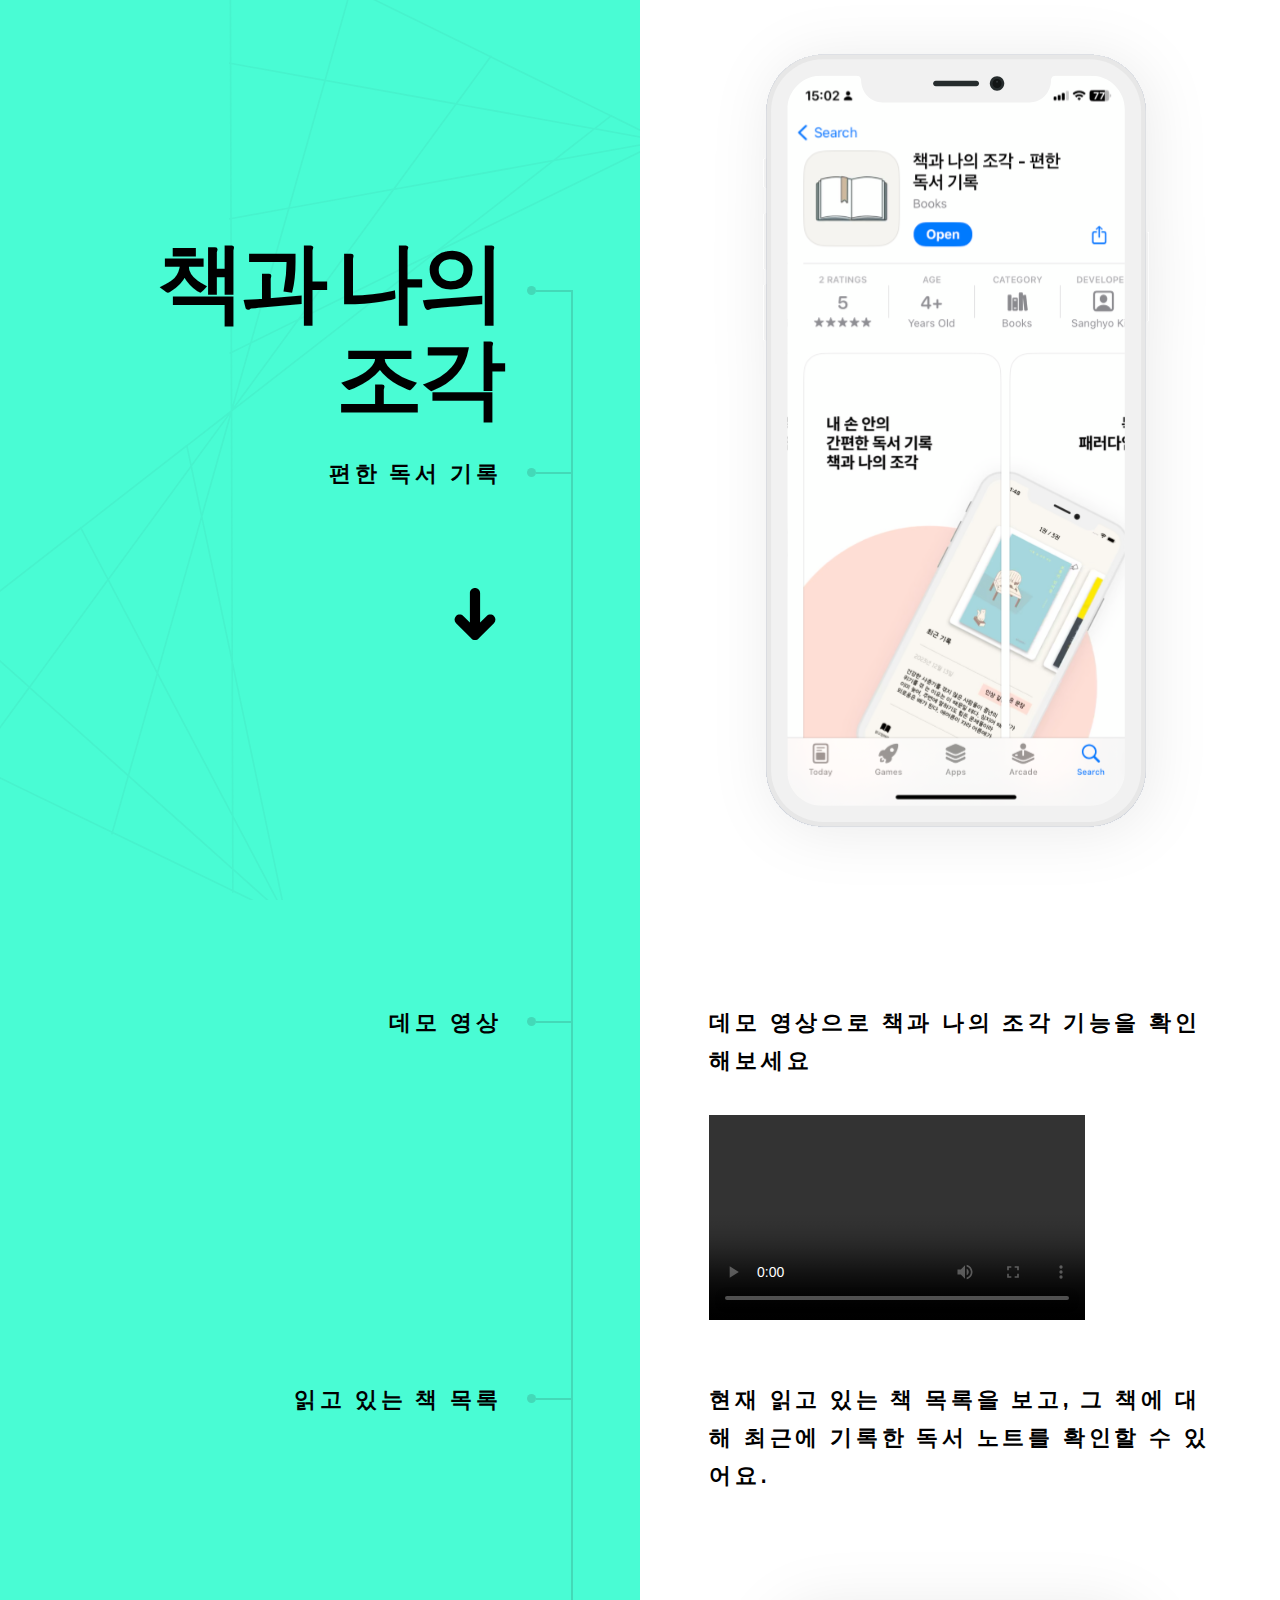
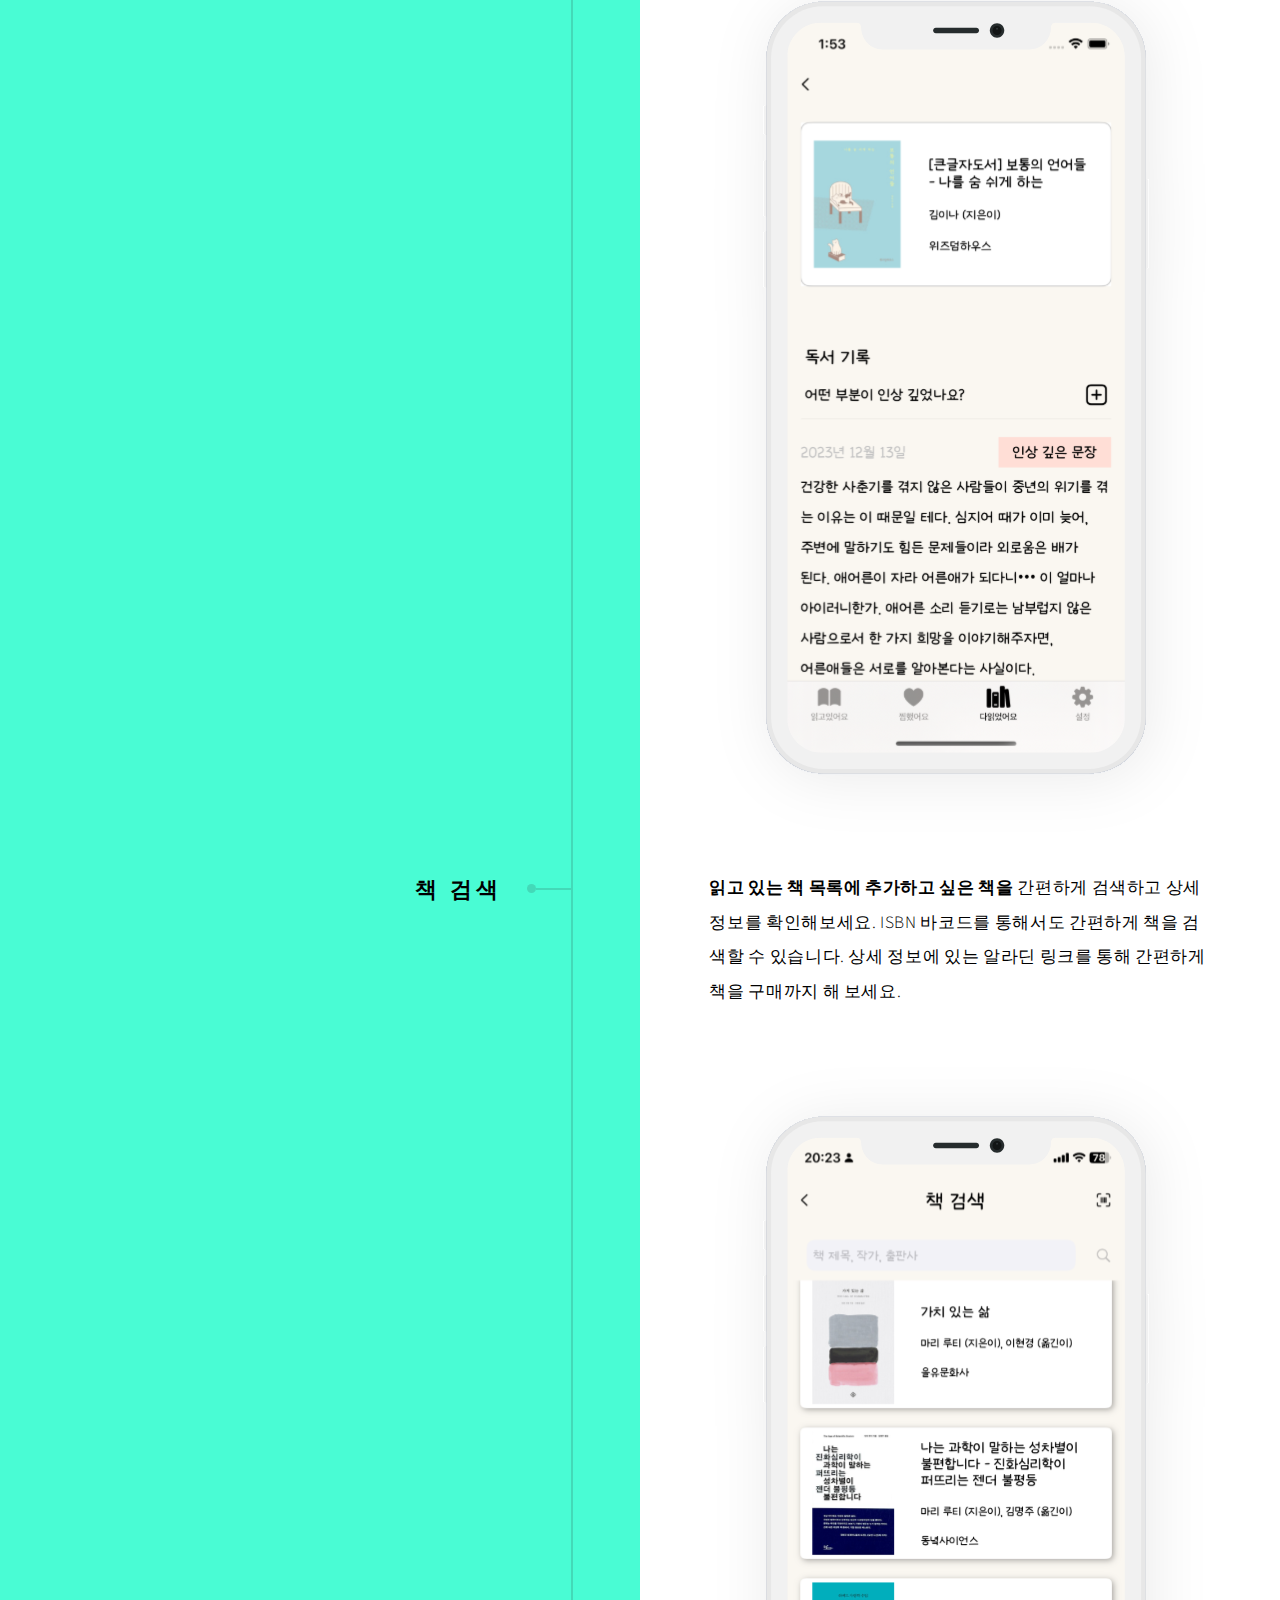
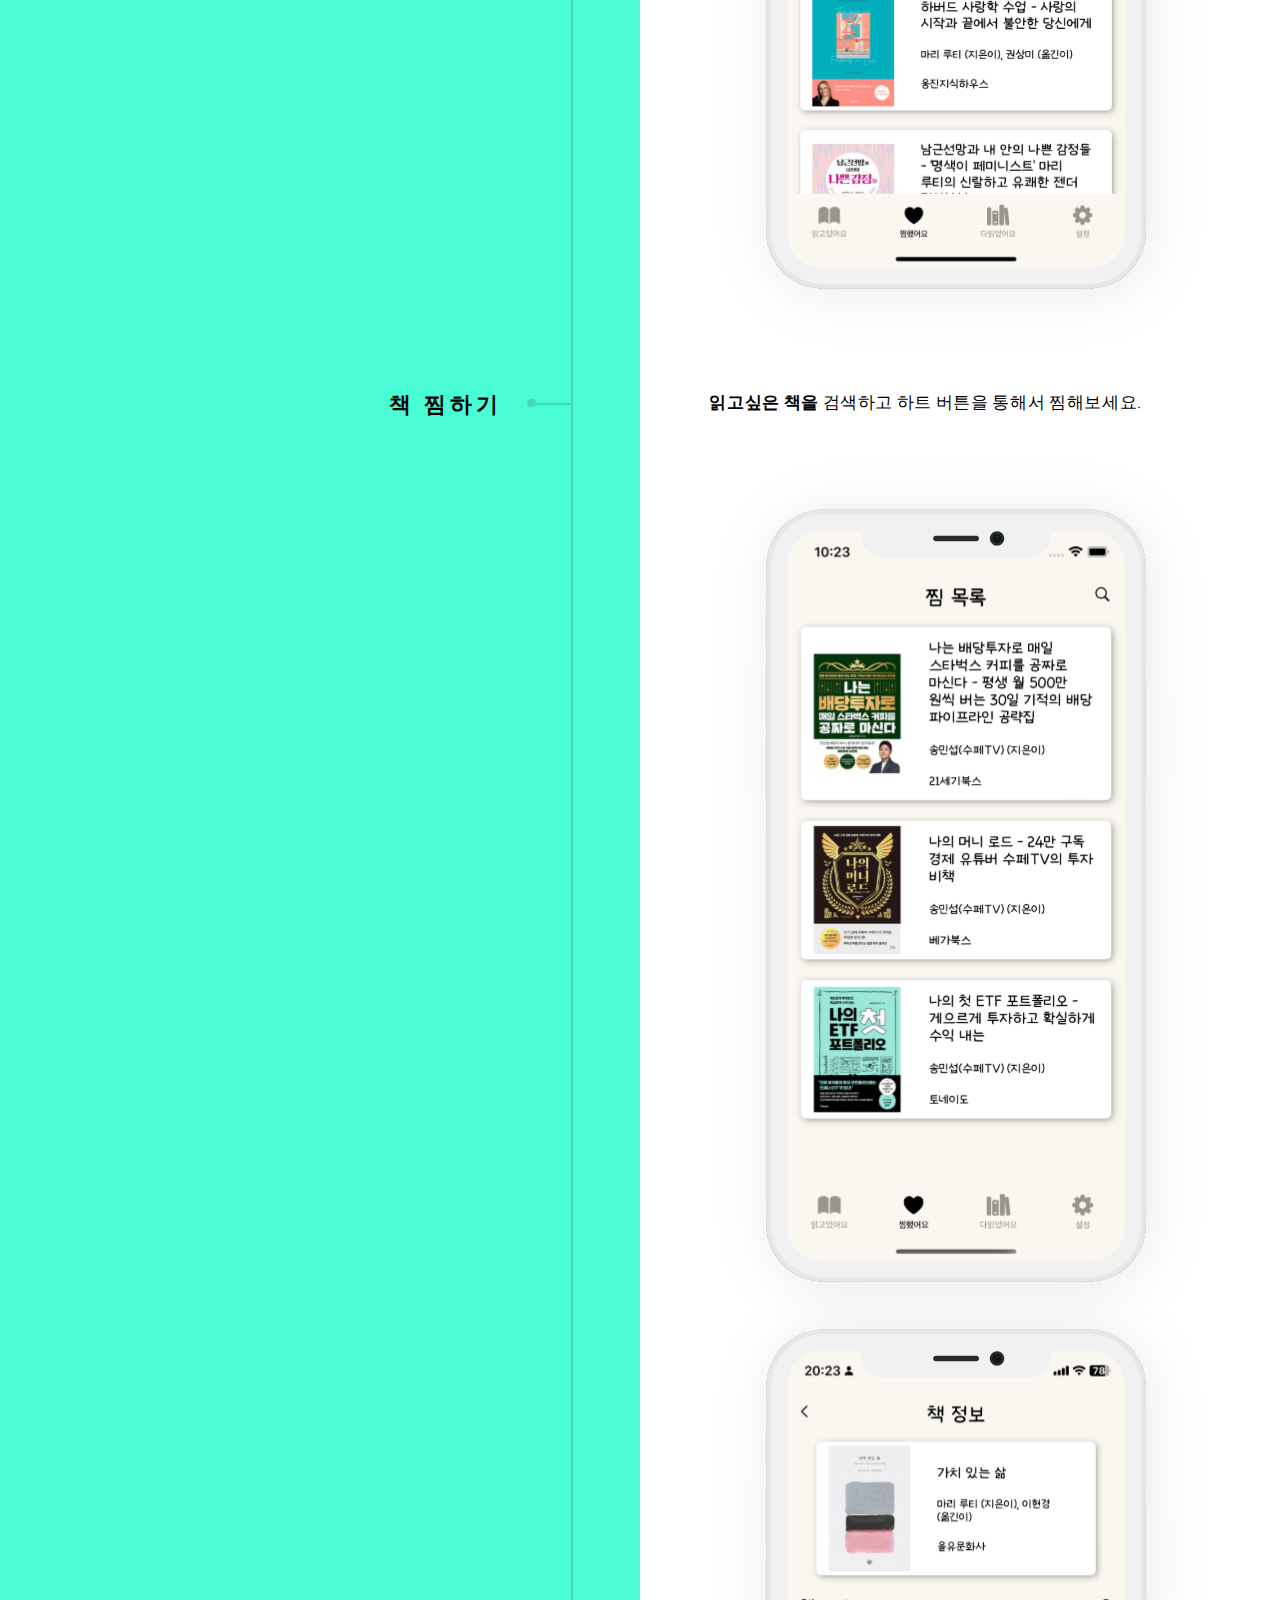
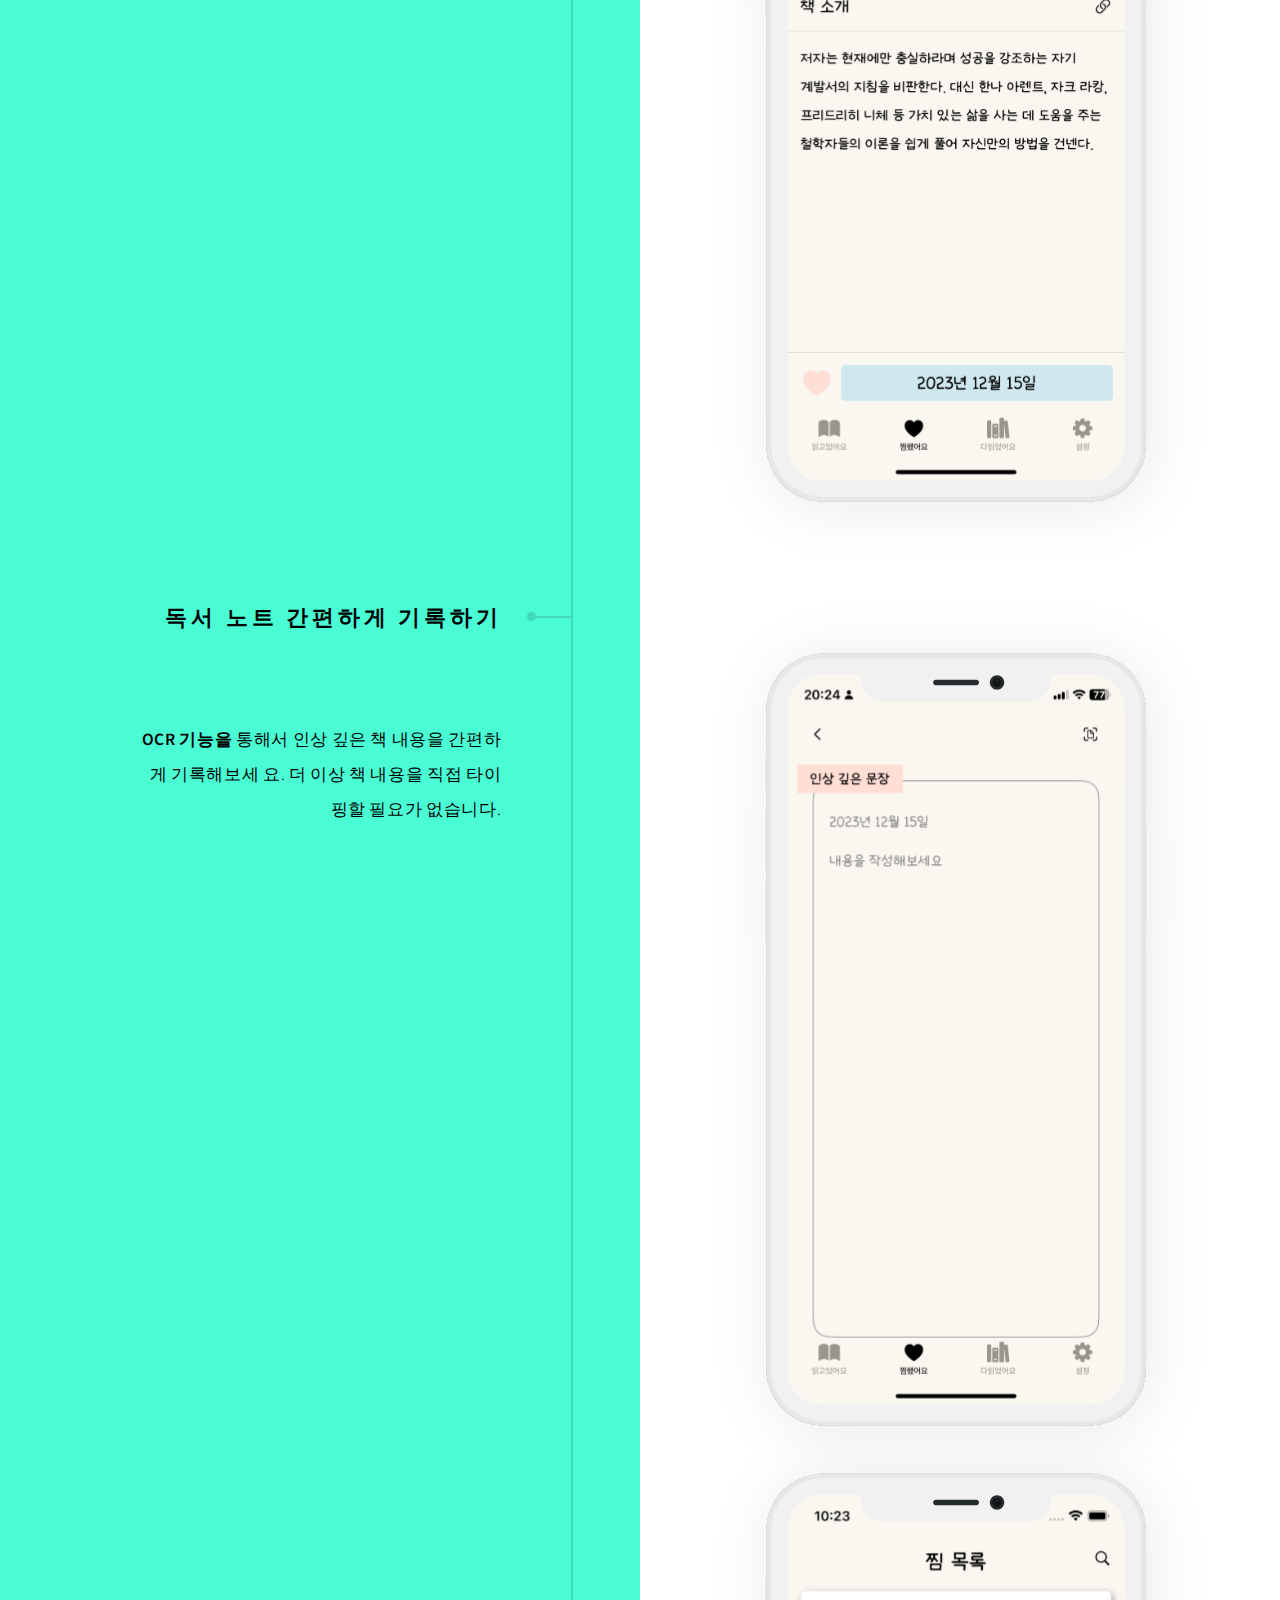
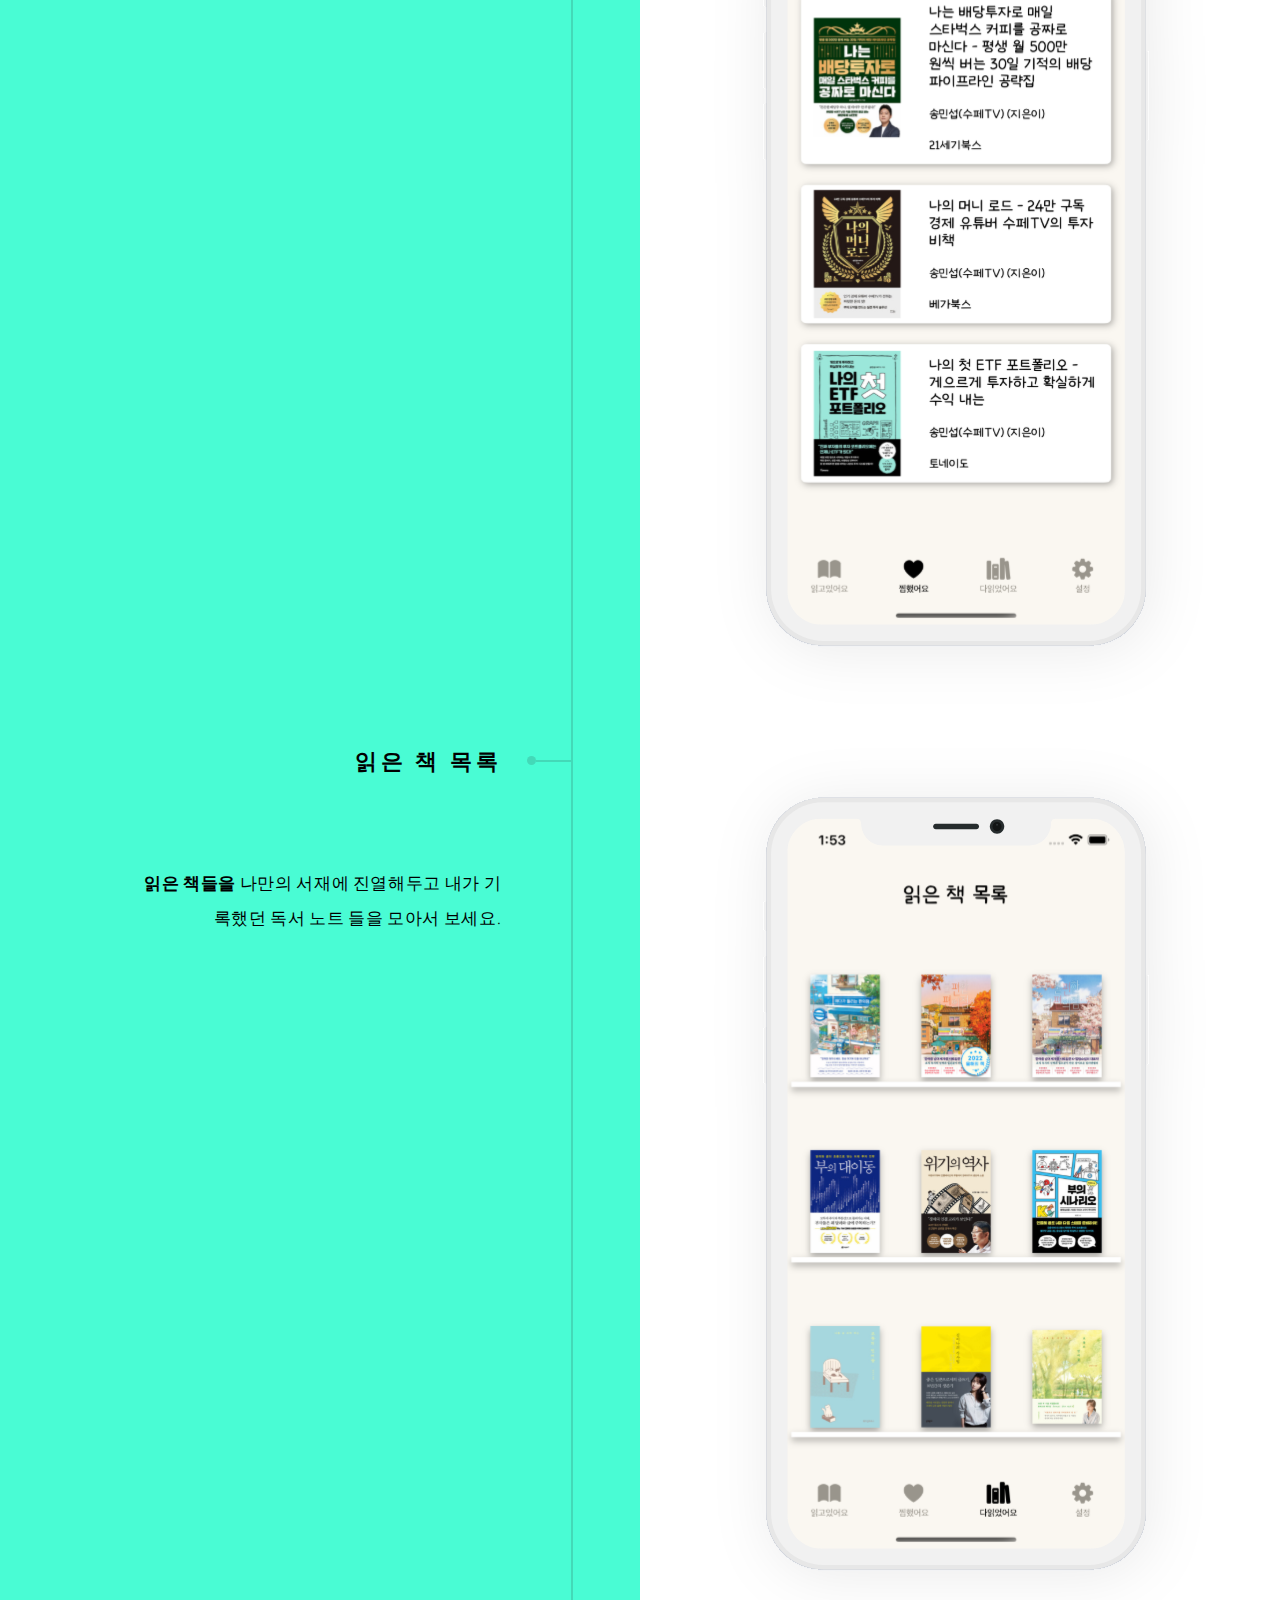
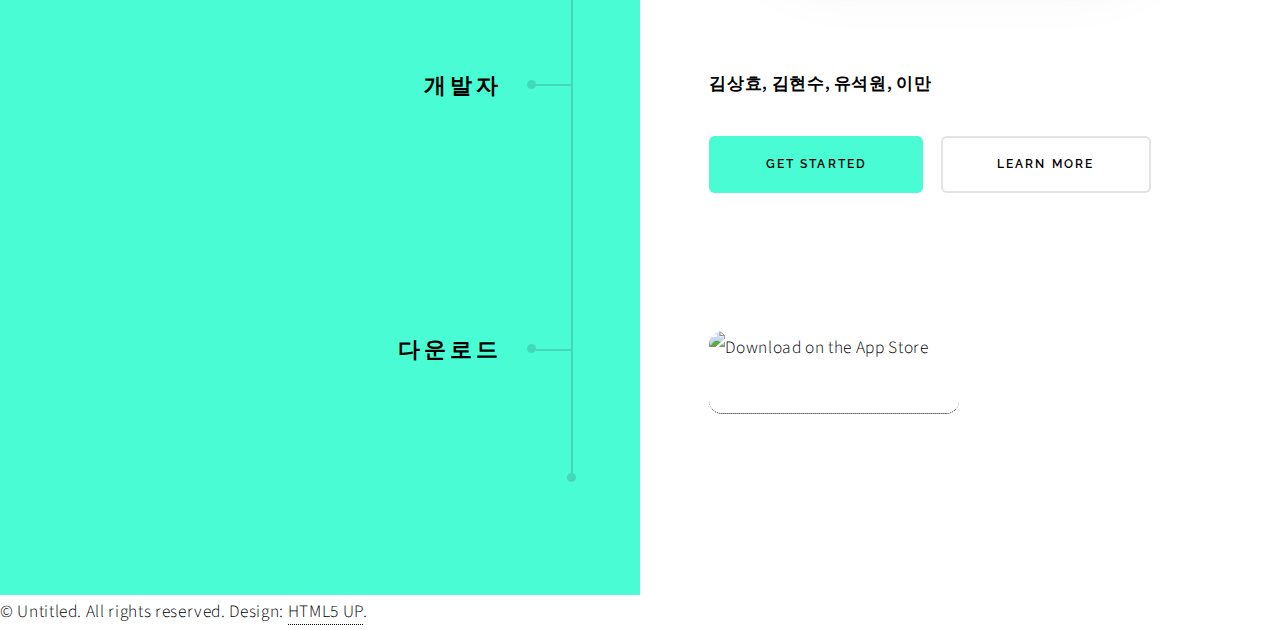
==== docs/index.html @ f951732b "changed" ====
<!DOCTYPE HTML>
<!--
	Paradigm Shift by HTML5 UP
	html5up.net | @ajlkn
	Free for personal and commercial use under the CCA 3.0 license (html5up.net/license)
-->
<html>
	<head>
		<title>책과 나의 조각</title>
		<meta charset="utf-8" />
		<meta name="viewport" content="width=device-width, initial-scale=1, user-scalable=no" />
		<meta name="description" content="" />
		<meta name="keywords" content="" />
		<link rel="stylesheet" href="assets/css/main.css" />
	</head>
	<body class="is-preload">

		<!-- Wrapper -->
			<div id="wrapper">

				<!-- Intro -->
					<section class="intro">
						<header>
							<h1>책과 나의 조각</h1>
							<h2>편한 독서 기록</h2>
							<ul class="actions">
								<li><a href="#first" class="arrow scrolly"><span class="label">Next</span></a></li>
							</ul>
						</header>
						<div class="content">
                            <span class="image main"><img src="images/appstore.svg" alt="" /></span>
						</div>
					</section>
                    
                    <!-- Section -->
                        <section id="first">
                            <header>
                                <h2>데모 영상</h2>
                                </header>
                            <div class="content">
                                <h2><strong></strong> 데모 영상으로 책과 나의 조각 기능을 확인해보세요 </h2>
                                <video width="75%", height="75%" controls>
                                    <source src="images/KakaoTalk_Video_2023-12-17-15-29-05.mp4" type="video/mp4">
                                                              데모 동영상
                                    </video>
                            </div>
                        </section>

                    <!-- Section -->

				<!-- Section -->
					<section id="first">
                        <header>
							<h2>읽고 있는 책 목록</h2>
                            </header>
						<div class="content">
							<h2><strong>현재 읽고 있는 책</strong> 목록을 보고, 그 책에 대해 최근에 기록한 독서 노트를 확인할 수 있어요. </h2>
							<span class="image main"><img src="images/iPhone 11 Pro-2.svg" alt="" /></span>
						</div>
					</section>

				<!-- Section -->
					<section>
						<header>
							<h2>책 검색</h2>
						</header>
						<div class="content">
							<p><strong>읽고 있는 책 목록에 추가하고 싶은 책을</strong> 간편하게 검색하고 상세 정보를 확인해보세요. ISBN 바코드를 통해서도 간편하게 책을 검색할 수 있습니다. 상세 정보에 있는 알라딘 링크를 통해 간편하게 책을 구매까지 해 보세요. </p>
                            <span class="image main"><img src="images/search.svg" alt="" /></span>
						</div>
					</section>

				<!-- Section -->
					<section>
						<header>
							<h2>책 찜하기</h2>
						</header>
						<div class="content">
							<p><strong>읽고싶은 책을</strong> 검색하고 하트 버튼을 통해서 찜해보세요.</p>
                            
                            <div class="content">
                                    <span class="image main"><img src="images/heart.svg" alt="" /></span>
                                    <span class="image main"><img src="images/detail.svg" alt="" /></span>
                                </div>
                            </div>
                        </section>

                        <!-- Section -->
                            <section>
                                <header>
                                    <h2>독서 노트 간편하게 기록하기</h2>
                                    <p><strong>OCR 기능을</strong> 통해서 인상 깊은 책 내용을 간편하게 기록해보세 요. 더 이상 책 내용을 직접 타이핑할 필요가 없습니다.</p>
                                </header>
                                <div class="content">
                                    <span class="image main"><img src="images/note.svg" alt="" /></span>
                                    <span class="image main"><img src="images/heart.svg" alt="" /></span>
                                    
                                </div>
                            </section>

                    <!-- Section -->
                            <section>
                                <header>
                                    <h2>읽은 책 목록</h2>
                                    <p><strong>읽은 책들을</strong> 나만의 서재에 진열해두고 내가 기록했던 독서 노트 들을 모아서 보세요. </p>
                                </header>
                                <div class="content">
                                    <span class="image main"><img src="images/iPhone11Pro.svg" alt="" /></span>
                                    
                                </div>
                            </section>

<!--                    </div>-->
<!--                </section>-->

				<!-- Section -->
					<section>
						<header>
							<h2>개발자</h2>
						</header>
						<div class="content">
							<p><strong>김상효, 김현수, 유석원, 이만</strong></p>
							<ul class="actions">
								<li><a href="#" class="button primary large">Get Started</a></li>
								<li><a href="#" class="button large">Learn More</a></li>
							</ul>
						</div>
					</section>
                    
                    <section>
                        <header>
                            <h2>다운로드</h2>
                        </header>
                        <div class="content">
                            <a href="https://apps.apple.com/us/app/%EC%B1%85%EA%B3%BC-%EB%82%98%EC%9D%98-%EC%A1%B0%EA%B0%81-%ED%8E%B8%ED%95%9C-%EB%8F%85%EC%84%9C-%EA%B8%B0%EB%A1%9D/id6474217358?itsct=apps_box_badge&amp;itscg=30200" style="display: inline-block; overflow: hidden; border-radius: 13px; width: 250px; height: 83px;"><img src="https://tools.applemediaservices.com/api/badges/download-on-the-app-store/black/en-us?size=250x83&amp;releaseDate=1702425600" alt="Download on the App Store" style="border-radius: 13px; width: 250px; height: 83px;"></a>
                        </div>
                    </section>
                </div>
				
				<!-- Section -->
<!--					<section>-->
<!--						<header>-->
<!--							<h2>문의사항</h2>-->
<!--						</header>-->
<!--						<div class="content">-->
<!--							<p><strong>문의사항</strong> 및 제안사항은 언제든지 아래로 연락주세요 이메일 . lover.orpheus@gmail.com </p>-->
<!--							<form>-->
<!--								<div class="fields">-->
<!--									<div class="field half">-->
<!--										<input type="text" name="name" id="name" placeholder="Name" />-->
<!--									</div>-->
<!--									<div class="field half">-->
<!--										<input type="email" name="email" id="email" placeholder="Email" />-->
<!--									</div>-->
<!--									<div class="field">-->
<!--										<textarea name="message" id="message" placeholder="Message" rows="7"></textarea>-->
<!--									</div>-->
<!--								</div>-->
<!--								<ul class="actions">-->
<!--									<li><input type="submit" value="Send Message" class="button primary" /></li>-->
<!--								</ul>-->
<!--							</form>-->
<!--						</div>-->
<!--						<footer>-->
<!--							<ul class="items">-->
<!--								<li>-->
<!--									<h3>Email</h3>-->
<!--									<a href="#">information@untitled.ext</a>-->
<!--								</li>-->
<!--								<li>-->
<!--									<h3>Phone</h3>-->
<!--									<a href="#">(000) 000-0000</a>-->
<!--								</li>-->
<!--								<li>-->
<!--									<h3>Address</h3>-->
<!--									<span>1234 Somewhere Road, Nashville, TN 00000</span>-->
<!--								</li>-->
<!--								<li>-->
<!--									<h3>Elsewhere</h3>-->
<!--									<ul class="icons">-->
<!--										<li><a href="#" class="icon brands fa-twitter"><span class="label">Twitter</span></a></li>-->
<!--										<li><a href="#" class="icon brands fa-facebook-f"><span class="label">Facebook</span></a></li>-->
<!--										<li><a href="#" class="icon brands fa-instagram"><span class="label">Instagram</span></a></li>-->
<!--										<li><a href="#" class="icon brands fa-linkedin-in"><span class="label">LinkedIn</span></a></li>-->
<!--										<li><a href="#" class="icon brands fa-github"><span class="label">GitHub</span></a></li>-->
<!--										<li><a href="#" class="icon brands fa-codepen"><span class="label">Codepen</span></a></li>-->
<!--									</ul>-->
<!--								</li>-->
<!--							</ul>-->
<!--						</footer>-->
<!--					</section>-->

				<!-- Copyright -->
					<div class="copyright">&copy; Untitled. All rights reserved. Design: <a href="https://html5up.net">HTML5 UP</a>.</div>

			</div>

		<!-- Scripts -->
			<script src="assets/js/jquery.min.js"></script>
			<script src="assets/js/jquery.scrolly.min.js"></script>
			<script src="assets/js/browser.min.js"></script>
			<script src="assets/js/breakpoints.min.js"></script>
			<script src="assets/js/util.js"></script>
			<script src="assets/js/main.js"></script>

	</body>
</html>
---- docs/assets/css/main.css ----
@import url(fontawesome-all.min.css);
@import url("https://fonts.googleapis.com/css?family=Source+Sans+Pro:300,600,700,300i,600i,700i|Raleway:600,800");

/*
	Paradigm Shift by HTML5 UP
	html5up.net | @ajlkn
	Free for personal and commercial use under the CCA 3.0 license (html5up.net/license)
*/

html, body, div, span, applet, object,
iframe, h1, h2, h3, h4, h5, h6, p, blockquote,
pre, a, abbr, acronym, address, big, cite,
code, del, dfn, em, img, ins, kbd, q, s, samp,
small, strike, strong, sub, sup, tt, var, b,
u, i, center, dl, dt, dd, ol, ul, li, fieldset,
form, label, legend, table, caption, tbody,
tfoot, thead, tr, th, td, article, aside,
canvas, details, embed, figure, figcaption,
footer, header, hgroup, menu, nav, output, ruby,
section, summary, time, mark, audio, video {
	margin: 0;
	padding: 0;
	border: 0;
	font-size: 100%;
	font: inherit;
	vertical-align: baseline;}

article, aside, details, figcaption, figure,
footer, header, hgroup, menu, nav, section {
	display: block;}

body {
	line-height: 1;
}

ol, ul {
	list-style: none;
}

blockquote, q {
	quotes: none;
}

	blockquote:before, blockquote:after, q:before, q:after {
		content: '';
		content: none;
	}

table {
	border-collapse: collapse;
	border-spacing: 0;
}

body {
	-webkit-text-size-adjust: none;
}

mark {
	background-color: transparent;
	color: inherit;
}

input::-moz-focus-inner {
	border: 0;
	padding: 0;
}

input, select, textarea {
	-moz-appearance: none;
	-webkit-appearance: none;
	-ms-appearance: none;
	appearance: none;
}

/* Basic */

	@-ms-viewport {
		width: device-width;
	}

	body {
		-ms-overflow-style: scrollbar;
	}

	@media screen and (max-width: 480px) {

		html, body {
			min-width: 320px;
		}

	}

	html {
		box-sizing: border-box;
	}

	*, *:before, *:after {
		box-sizing: inherit;
	}

	html {
		overflow-x: hidden;
	}

	body {
		background: #ffffff;
		overflow-x: hidden;
	}

		body.is-preload *, body.is-preload *:before, body.is-preload *:after {
			-moz-animation: none !important;
			-webkit-animation: none !important;
			-ms-animation: none !important;
			animation: none !important;
			-moz-transition: none !important;
			-webkit-transition: none !important;
			-ms-transition: none !important;
			transition: none !important;
		}

/* Typography */

	html {
		font-size: 18pt;
	}

		@media screen and (max-width: 1920px) {

			html {
				font-size: 13pt;
			}

		}

		@media screen and (max-width: 1152px) {

			html {
				font-size: 14pt;
			}

		}

		@media screen and (max-width: 736px) {

			html {
				font-size: 12pt;
			}

		}

		@media screen and (max-width: 480px) {

			html {
				font-size: 11pt;
			}

		}

	body {
		background-color: #ffffff;
		color: #000000;
	}

	body, input, select, textarea {
		color: #000000;
		font-family: "Source Sans Pro", Helvetica, sans-serif;
		font-size: 1rem;
		font-weight: 300;
		letter-spacing: 0.0375em;
		line-height: 2;
	}

	a {
		-moz-transition: border-bottom-color 0.25s ease-in-out;
		-webkit-transition: border-bottom-color 0.25s ease-in-out;
		-ms-transition: border-bottom-color 0.25s ease-in-out;
		transition: border-bottom-color 0.25s ease-in-out;
		text-decoration: none;
		color: #000000;
		border-bottom: dotted 1px;
	}

		a:hover {
			text-decoration: none;
			border-bottom-color: transparent;
		}

	strong, b {
		font-weight: 600;
		color: #000000;
	}

	em, i {
		font-style: italic;
	}

	p {
		margin: 0 0 2rem 0;
	}

	h1, h2, h3, h4, h5, h6 {
		color: #000000;
		font-family: "Raleway", Helvetica, sans-serif;
		font-weight: 600;
		letter-spacing: 0.175em;
		line-height: 1.75;
		margin: 0 0 1.5rem 0;
		text-transform: uppercase;
	}

		h1 a, h2 a, h3 a, h4 a, h5 a, h6 a {
			color: inherit;
			text-decoration: none;
		}

	h1 {
		font-family: "Source Sans Pro", Helvetica, sans-serif;
		font-size: 5rem;
		font-weight: 700;
		letter-spacing: -0.05em;
		line-height: 1.1;
		margin: 0 0 1.5rem 0;
		text-transform: none;
	}

	h2 {
		font-size: 1.25rem;
		font-weight: 800;
		margin: 0 0 2rem 0;
	}

	h3 {
		font-size: 0.875rem;
	}

	h4 {
		font-size: 0.875rem;
	}

	h5 {
		font-size: 0.75rem;
	}

	h6 {
		font-size: 0.625rem;
	}

	@media screen and (max-width: 736px) {

		h1 {
			font-size: 4.5rem;
			line-height: 1.1;
		}

		h2 {
			font-size: 1.25rem;
			line-height: 1.7;
		}

		h3 {
			font-size: 0.9rem;
		}

		h4 {
			font-size: 0.75rem;
		}

		h5 {
			font-size: 0.675rem;
		}

	}

	@media screen and (max-width: 360px) {

		h1 {
			font-size: 3.75rem;
		}

		h2 {
			font-size: 1.125rem;
		}

		h3 {
			font-size: 0.8rem;
		}

		h4 {
			font-size: 0.675rem;
		}

		h5 {
			font-size: 0.675rem;
		}

	}

	sub {
		font-size: 0.8rem;
		position: relative;
		top: 0.5rem;
	}

	sup {
		font-size: 0.8rem;
		position: relative;
		top: -0.5rem;
	}

	blockquote {
		border-left: solid 0.5rem rgba(144, 144, 144, 0.25);
		font-style: italic;
		margin: 0 0 2rem 0;
		padding: 1rem 0 1rem 2rem;
	}

	code {
		background: rgba(144, 144, 144, 0.1);
		border-radius: 0.325rem;
		font-family: "Courier New", monospace;
		font-size: 0.9rem;
		margin: 0 0.25rem;
		padding: 0.25rem 0.65rem;
	}

	pre {
		-webkit-overflow-scrolling: touch;
		font-family: "Courier New", monospace;
		font-size: 0.9rem;
		margin: 0 0 2rem 0;
		width: 100%;
	}

		pre code {
			display: block;
			line-height: 1.75;
			padding: 1rem 1.5rem;
			overflow-x: auto;
		}

	hr {
		border: 0;
		border-bottom: solid 2px rgba(144, 144, 144, 0.25);
		margin: 3rem 0;
	}

		hr.major {
			margin: 5rem 0;
		}

		@media screen and (max-width: 736px) {

			hr.major {
				margin: 3rem 0;
			}

		}

/* Row */

	.row {
		display: flex;
		flex-wrap: wrap;
		box-sizing: border-box;
		align-items: stretch;
	}

		.row > * {
			box-sizing: border-box;
		}

		.row.gtr-uniform > * > :last-child {
			margin-bottom: 0;
		}

		.row.aln-left {
			justify-content: flex-start;
		}

		.row.aln-center {
			justify-content: center;
		}

		.row.aln-right {
			justify-content: flex-end;
		}

		.row.aln-top {
			align-items: flex-start;
		}

		.row.aln-middle {
			align-items: center;
		}

		.row.aln-bottom {
			align-items: flex-end;
		}

		.row > .imp {
			order: -1;
		}

		.row > .col-1 {
			width: 8.33333%;
		}

		.row > .off-1 {
			margin-left: 8.33333%;
		}

		.row > .col-2 {
			width: 16.66667%;
		}

		.row > .off-2 {
			margin-left: 16.66667%;
		}

		.row > .col-3 {
			width: 25%;
		}

		.row > .off-3 {
			margin-left: 25%;
		}

		.row > .col-4 {
			width: 33.33333%;
		}

		.row > .off-4 {
			margin-left: 33.33333%;
		}

		.row > .col-5 {
			width: 41.66667%;
		}

		.row > .off-5 {
			margin-left: 41.66667%;
		}

		.row > .col-6 {
			width: 50%;
		}

		.row > .off-6 {
			margin-left: 50%;
		}

		.row > .col-7 {
			width: 58.33333%;
		}

		.row > .off-7 {
			margin-left: 58.33333%;
		}

		.row > .col-8 {
			width: 66.66667%;
		}

		.row > .off-8 {
			margin-left: 66.66667%;
		}

		.row > .col-9 {
			width: 75%;
		}

		.row > .off-9 {
			margin-left: 75%;
		}

		.row > .col-10 {
			width: 83.33333%;
		}

		.row > .off-10 {
			margin-left: 83.33333%;
		}

		.row > .col-11 {
			width: 91.66667%;
		}

		.row > .off-11 {
			margin-left: 91.66667%;
		}

		.row > .col-12 {
			width: 100%;
		}

		.row > .off-12 {
			margin-left: 100%;
		}

		.row.gtr-0 {
			margin-top: 0;
			margin-left: 0rem;
		}

			.row.gtr-0 > * {
				padding: 0 0 0 0rem;
			}

			.row.gtr-0.gtr-uniform {
				margin-top: 0rem;
			}

				.row.gtr-0.gtr-uniform > * {
					padding-top: 0rem;
				}

		.row.gtr-25 {
			margin-top: 0;
			margin-left: -0.5rem;
		}

			.row.gtr-25 > * {
				padding: 0 0 0 0.5rem;
			}

			.row.gtr-25.gtr-uniform {
				margin-top: -0.5rem;
			}

				.row.gtr-25.gtr-uniform > * {
					padding-top: 0.5rem;
				}

		.row.gtr-50 {
			margin-top: 0;
			margin-left: -1rem;
		}

			.row.gtr-50 > * {
				padding: 0 0 0 1rem;
			}

			.row.gtr-50.gtr-uniform {
				margin-top: -1rem;
			}

				.row.gtr-50.gtr-uniform > * {
					padding-top: 1rem;
				}

		.row {
			margin-top: 0;
			margin-left: -2rem;
		}

			.row > * {
				padding: 0 0 0 2rem;
			}

			.row.gtr-uniform {
				margin-top: -2rem;
			}

				.row.gtr-uniform > * {
					padding-top: 2rem;
				}

		.row.gtr-150 {
			margin-top: 0;
			margin-left: -3rem;
		}

			.row.gtr-150 > * {
				padding: 0 0 0 3rem;
			}

			.row.gtr-150.gtr-uniform {
				margin-top: -3rem;
			}

				.row.gtr-150.gtr-uniform > * {
					padding-top: 3rem;
				}

		.row.gtr-200 {
			margin-top: 0;
			margin-left: -4rem;
		}

			.row.gtr-200 > * {
				padding: 0 0 0 4rem;
			}

			.row.gtr-200.gtr-uniform {
				margin-top: -4rem;
			}

				.row.gtr-200.gtr-uniform > * {
					padding-top: 4rem;
				}

		@media screen and (max-width: 1920px) {

			.row {
				display: flex;
				flex-wrap: wrap;
				box-sizing: border-box;
				align-items: stretch;
			}

				.row > * {
					box-sizing: border-box;
				}

				.row.gtr-uniform > * > :last-child {
					margin-bottom: 0;
				}

				.row.aln-left {
					justify-content: flex-start;
				}

				.row.aln-center {
					justify-content: center;
				}

				.row.aln-right {
					justify-content: flex-end;
				}

				.row.aln-top {
					align-items: flex-start;
				}

				.row.aln-middle {
					align-items: center;
				}

				.row.aln-bottom {
					align-items: flex-end;
				}

				.row > .imp-xlarge {
					order: -1;
				}

				.row > .col-1-xlarge {
					width: 8.33333%;
				}

				.row > .off-1-xlarge {
					margin-left: 8.33333%;
				}

				.row > .col-2-xlarge {
					width: 16.66667%;
				}

				.row > .off-2-xlarge {
					margin-left: 16.66667%;
				}

				.row > .col-3-xlarge {
					width: 25%;
				}

				.row > .off-3-xlarge {
					margin-left: 25%;
				}

				.row > .col-4-xlarge {
					width: 33.33333%;
				}

				.row > .off-4-xlarge {
					margin-left: 33.33333%;
				}

				.row > .col-5-xlarge {
					width: 41.66667%;
				}

				.row > .off-5-xlarge {
					margin-left: 41.66667%;
				}

				.row > .col-6-xlarge {
					width: 50%;
				}

				.row > .off-6-xlarge {
					margin-left: 50%;
				}

				.row > .col-7-xlarge {
					width: 58.33333%;
				}

				.row > .off-7-xlarge {
					margin-left: 58.33333%;
				}

				.row > .col-8-xlarge {
					width: 66.66667%;
				}

				.row > .off-8-xlarge {
					margin-left: 66.66667%;
				}

				.row > .col-9-xlarge {
					width: 75%;
				}

				.row > .off-9-xlarge {
					margin-left: 75%;
				}

				.row > .col-10-xlarge {
					width: 83.33333%;
				}

				.row > .off-10-xlarge {
					margin-left: 83.33333%;
				}

				.row > .col-11-xlarge {
					width: 91.66667%;
				}

				.row > .off-11-xlarge {
					margin-left: 91.66667%;
				}

				.row > .col-12-xlarge {
					width: 100%;
				}

				.row > .off-12-xlarge {
					margin-left: 100%;
				}

				.row.gtr-0 {
					margin-top: 0;
					margin-left: 0rem;
				}

					.row.gtr-0 > * {
						padding: 0 0 0 0rem;
					}

					.row.gtr-0.gtr-uniform {
						margin-top: 0rem;
					}

						.row.gtr-0.gtr-uniform > * {
							padding-top: 0rem;
						}

				.row.gtr-25 {
					margin-top: 0;
					margin-left: -0.5rem;
				}

					.row.gtr-25 > * {
						padding: 0 0 0 0.5rem;
					}

					.row.gtr-25.gtr-uniform {
						margin-top: -0.5rem;
					}

						.row.gtr-25.gtr-uniform > * {
							padding-top: 0.5rem;
						}

				.row.gtr-50 {
					margin-top: 0;
					margin-left: -1rem;
				}

					.row.gtr-50 > * {
						padding: 0 0 0 1rem;
					}

					.row.gtr-50.gtr-uniform {
						margin-top: -1rem;
					}

						.row.gtr-50.gtr-uniform > * {
							padding-top: 1rem;
						}

				.row {
					margin-top: 0;
					margin-left: -2rem;
				}

					.row > * {
						padding: 0 0 0 2rem;
					}

					.row.gtr-uniform {
						margin-top: -2rem;
					}

						.row.gtr-uniform > * {
							padding-top: 2rem;
						}

				.row.gtr-150 {
					margin-top: 0;
					margin-left: -3rem;
				}

					.row.gtr-150 > * {
						padding: 0 0 0 3rem;
					}

					.row.gtr-150.gtr-uniform {
						margin-top: -3rem;
					}

						.row.gtr-150.gtr-uniform > * {
							padding-top: 3rem;
						}

				.row.gtr-200 {
					margin-top: 0;
					margin-left: -4rem;
				}

					.row.gtr-200 > * {
						padding: 0 0 0 4rem;
					}

					.row.gtr-200.gtr-uniform {
						margin-top: -4rem;
					}

						.row.gtr-200.gtr-uniform > * {
							padding-top: 4rem;
						}

		}

		@media screen and (max-width: 1280px) {

			.row {
				display: flex;
				flex-wrap: wrap;
				box-sizing: border-box;
				align-items: stretch;
			}

				.row > * {
					box-sizing: border-box;
				}

				.row.gtr-uniform > * > :last-child {
					margin-bottom: 0;
				}

				.row.aln-left {
					justify-content: flex-start;
				}

				.row.aln-center {
					justify-content: center;
				}

				.row.aln-right {
					justify-content: flex-end;
				}

				.row.aln-top {
					align-items: flex-start;
				}

				.row.aln-middle {
					align-items: center;
				}

				.row.aln-bottom {
					align-items: flex-end;
				}

				.row > .imp-large {
					order: -1;
				}

				.row > .col-1-large {
					width: 8.33333%;
				}

				.row > .off-1-large {
					margin-left: 8.33333%;
				}

				.row > .col-2-large {
					width: 16.66667%;
				}

				.row > .off-2-large {
					margin-left: 16.66667%;
				}

				.row > .col-3-large {
					width: 25%;
				}

				.row > .off-3-large {
					margin-left: 25%;
				}

				.row > .col-4-large {
					width: 33.33333%;
				}

				.row > .off-4-large {
					margin-left: 33.33333%;
				}

				.row > .col-5-large {
					width: 41.66667%;
				}

				.row > .off-5-large {
					margin-left: 41.66667%;
				}

				.row > .col-6-large {
					width: 50%;
				}

				.row > .off-6-large {
					margin-left: 50%;
				}

				.row > .col-7-large {
					width: 58.33333%;
				}

				.row > .off-7-large {
					margin-left: 58.33333%;
				}

				.row > .col-8-large {
					width: 66.66667%;
				}

				.row > .off-8-large {
					margin-left: 66.66667%;
				}

				.row > .col-9-large {
					width: 75%;
				}

				.row > .off-9-large {
					margin-left: 75%;
				}

				.row > .col-10-large {
					width: 83.33333%;
				}

				.row > .off-10-large {
					margin-left: 83.33333%;
				}

				.row > .col-11-large {
					width: 91.66667%;
				}

				.row > .off-11-large {
					margin-left: 91.66667%;
				}

				.row > .col-12-large {
					width: 100%;
				}

				.row > .off-12-large {
					margin-left: 100%;
				}

				.row.gtr-0 {
					margin-top: 0;
					margin-left: 0rem;
				}

					.row.gtr-0 > * {
						padding: 0 0 0 0rem;
					}

					.row.gtr-0.gtr-uniform {
						margin-top: 0rem;
					}

						.row.gtr-0.gtr-uniform > * {
							padding-top: 0rem;
						}

				.row.gtr-25 {
					margin-top: 0;
					margin-left: -0.375rem;
				}

					.row.gtr-25 > * {
						padding: 0 0 0 0.375rem;
					}

					.row.gtr-25.gtr-uniform {
						margin-top: -0.375rem;
					}

						.row.gtr-25.gtr-uniform > * {
							padding-top: 0.375rem;
						}

				.row.gtr-50 {
					margin-top: 0;
					margin-left: -0.75rem;
				}

					.row.gtr-50 > * {
						padding: 0 0 0 0.75rem;
					}

					.row.gtr-50.gtr-uniform {
						margin-top: -0.75rem;
					}

						.row.gtr-50.gtr-uniform > * {
							padding-top: 0.75rem;
						}

				.row {
					margin-top: 0;
					margin-left: -1.5rem;
				}

					.row > * {
						padding: 0 0 0 1.5rem;
					}

					.row.gtr-uniform {
						margin-top: -1.5rem;
					}

						.row.gtr-uniform > * {
							padding-top: 1.5rem;
						}

				.row.gtr-150 {
					margin-top: 0;
					margin-left: -2.25rem;
				}

					.row.gtr-150 > * {
						padding: 0 0 0 2.25rem;
					}

					.row.gtr-150.gtr-uniform {
						margin-top: -2.25rem;
					}

						.row.gtr-150.gtr-uniform > * {
							padding-top: 2.25rem;
						}

				.row.gtr-200 {
					margin-top: 0;
					margin-left: -3rem;
				}

					.row.gtr-200 > * {
						padding: 0 0 0 3rem;
					}

					.row.gtr-200.gtr-uniform {
						margin-top: -3rem;
					}

						.row.gtr-200.gtr-uniform > * {
							padding-top: 3rem;
						}

		}

		@media screen and (max-width: 1152px) {

			.row {
				display: flex;
				flex-wrap: wrap;
				box-sizing: border-box;
				align-items: stretch;
			}

				.row > * {
					box-sizing: border-box;
				}

				.row.gtr-uniform > * > :last-child {
					margin-bottom: 0;
				}

				.row.aln-left {
					justify-content: flex-start;
				}

				.row.aln-center {
					justify-content: center;
				}

				.row.aln-right {
					justify-content: flex-end;
				}

				.row.aln-top {
					align-items: flex-start;
				}

				.row.aln-middle {
					align-items: center;
				}

				.row.aln-bottom {
					align-items: flex-end;
				}

				.row > .imp-medium {
					order: -1;
				}

				.row > .col-1-medium {
					width: 8.33333%;
				}

				.row > .off-1-medium {
					margin-left: 8.33333%;
				}

				.row > .col-2-medium {
					width: 16.66667%;
				}

				.row > .off-2-medium {
					margin-left: 16.66667%;
				}

				.row > .col-3-medium {
					width: 25%;
				}

				.row > .off-3-medium {
					margin-left: 25%;
				}

				.row > .col-4-medium {
					width: 33.33333%;
				}

				.row > .off-4-medium {
					margin-left: 33.33333%;
				}

				.row > .col-5-medium {
					width: 41.66667%;
				}

				.row > .off-5-medium {
					margin-left: 41.66667%;
				}

				.row > .col-6-medium {
					width: 50%;
				}

				.row > .off-6-medium {
					margin-left: 50%;
				}

				.row > .col-7-medium {
					width: 58.33333%;
				}

				.row > .off-7-medium {
					margin-left: 58.33333%;
				}

				.row > .col-8-medium {
					width: 66.66667%;
				}

				.row > .off-8-medium {
					margin-left: 66.66667%;
				}

				.row > .col-9-medium {
					width: 75%;
				}

				.row > .off-9-medium {
					margin-left: 75%;
				}

				.row > .col-10-medium {
					width: 83.33333%;
				}

				.row > .off-10-medium {
					margin-left: 83.33333%;
				}

				.row > .col-11-medium {
					width: 91.66667%;
				}

				.row > .off-11-medium {
					margin-left: 91.66667%;
				}

				.row > .col-12-medium {
					width: 100%;
				}

				.row > .off-12-medium {
					margin-left: 100%;
				}

				.row.gtr-0 {
					margin-top: 0;
					margin-left: 0rem;
				}

					.row.gtr-0 > * {
						padding: 0 0 0 0rem;
					}

					.row.gtr-0.gtr-uniform {
						margin-top: 0rem;
					}

						.row.gtr-0.gtr-uniform > * {
							padding-top: 0rem;
						}

				.row.gtr-25 {
					margin-top: 0;
					margin-left: -0.375rem;
				}

					.row.gtr-25 > * {
						padding: 0 0 0 0.375rem;
					}

					.row.gtr-25.gtr-uniform {
						margin-top: -0.375rem;
					}

						.row.gtr-25.gtr-uniform > * {
							padding-top: 0.375rem;
						}

				.row.gtr-50 {
					margin-top: 0;
					margin-left: -0.75rem;
				}

					.row.gtr-50 > * {
						padding: 0 0 0 0.75rem;
					}

					.row.gtr-50.gtr-uniform {
						margin-top: -0.75rem;
					}

						.row.gtr-50.gtr-uniform > * {
							padding-top: 0.75rem;
						}

				.row {
					margin-top: 0;
					margin-left: -1.5rem;
				}

					.row > * {
						padding: 0 0 0 1.5rem;
					}

					.row.gtr-uniform {
						margin-top: -1.5rem;
					}

						.row.gtr-uniform > * {
							padding-top: 1.5rem;
						}

				.row.gtr-150 {
					margin-top: 0;
					margin-left: -2.25rem;
				}

					.row.gtr-150 > * {
						padding: 0 0 0 2.25rem;
					}

					.row.gtr-150.gtr-uniform {
						margin-top: -2.25rem;
					}

						.row.gtr-150.gtr-uniform > * {
							padding-top: 2.25rem;
						}

				.row.gtr-200 {
					margin-top: 0;
					margin-left: -3rem;
				}

					.row.gtr-200 > * {
						padding: 0 0 0 3rem;
					}

					.row.gtr-200.gtr-uniform {
						margin-top: -3rem;
					}

						.row.gtr-200.gtr-uniform > * {
							padding-top: 3rem;
						}

		}

		@media screen and (max-width: 736px) {

			.row {
				display: flex;
				flex-wrap: wrap;
				box-sizing: border-box;
				align-items: stretch;
			}

				.row > * {
					box-sizing: border-box;
				}

				.row.gtr-uniform > * > :last-child {
					margin-bottom: 0;
				}

				.row.aln-left {
					justify-content: flex-start;
				}

				.row.aln-center {
					justify-content: center;
				}

				.row.aln-right {
					justify-content: flex-end;
				}

				.row.aln-top {
					align-items: flex-start;
				}

				.row.aln-middle {
					align-items: center;
				}

				.row.aln-bottom {
					align-items: flex-end;
				}

				.row > .imp-small {
					order: -1;
				}

				.row > .col-1-small {
					width: 8.33333%;
				}

				.row > .off-1-small {
					margin-left: 8.33333%;
				}

				.row > .col-2-small {
					width: 16.66667%;
				}

				.row > .off-2-small {
					margin-left: 16.66667%;
				}

				.row > .col-3-small {
					width: 25%;
				}

				.row > .off-3-small {
					margin-left: 25%;
				}

				.row > .col-4-small {
					width: 33.33333%;
				}

				.row > .off-4-small {
					margin-left: 33.33333%;
				}

				.row > .col-5-small {
					width: 41.66667%;
				}

				.row > .off-5-small {
					margin-left: 41.66667%;
				}

				.row > .col-6-small {
					width: 50%;
				}

				.row > .off-6-small {
					margin-left: 50%;
				}

				.row > .col-7-small {
					width: 58.33333%;
				}

				.row > .off-7-small {
					margin-left: 58.33333%;
				}

				.row > .col-8-small {
					width: 66.66667%;
				}

				.row > .off-8-small {
					margin-left: 66.66667%;
				}

				.row > .col-9-small {
					width: 75%;
				}

				.row > .off-9-small {
					margin-left: 75%;
				}

				.row > .col-10-small {
					width: 83.33333%;
				}

				.row > .off-10-small {
					margin-left: 83.33333%;
				}

				.row > .col-11-small {
					width: 91.66667%;
				}

				.row > .off-11-small {
					margin-left: 91.66667%;
				}

				.row > .col-12-small {
					width: 100%;
				}

				.row > .off-12-small {
					margin-left: 100%;
				}

				.row.gtr-0 {
					margin-top: 0;
					margin-left: 0rem;
				}

					.row.gtr-0 > * {
						padding: 0 0 0 0rem;
					}

					.row.gtr-0.gtr-uniform {
						margin-top: 0rem;
					}

						.row.gtr-0.gtr-uniform > * {
							padding-top: 0rem;
						}

				.row.gtr-25 {
					margin-top: 0;
					margin-left: -0.3125rem;
				}

					.row.gtr-25 > * {
						padding: 0 0 0 0.3125rem;
					}

					.row.gtr-25.gtr-uniform {
						margin-top: -0.3125rem;
					}

						.row.gtr-25.gtr-uniform > * {
							padding-top: 0.3125rem;
						}

				.row.gtr-50 {
					margin-top: 0;
					margin-left: -0.625rem;
				}

					.row.gtr-50 > * {
						padding: 0 0 0 0.625rem;
					}

					.row.gtr-50.gtr-uniform {
						margin-top: -0.625rem;
					}

						.row.gtr-50.gtr-uniform > * {
							padding-top: 0.625rem;
						}

				.row {
					margin-top: 0;
					margin-left: -1.25rem;
				}

					.row > * {
						padding: 0 0 0 1.25rem;
					}

					.row.gtr-uniform {
						margin-top: -1.25rem;
					}

						.row.gtr-uniform > * {
							padding-top: 1.25rem;
						}

				.row.gtr-150 {
					margin-top: 0;
					margin-left: -1.875rem;
				}

					.row.gtr-150 > * {
						padding: 0 0 0 1.875rem;
					}

					.row.gtr-150.gtr-uniform {
						margin-top: -1.875rem;
					}

						.row.gtr-150.gtr-uniform > * {
							padding-top: 1.875rem;
						}

				.row.gtr-200 {
					margin-top: 0;
					margin-left: -2.5rem;
				}

					.row.gtr-200 > * {
						padding: 0 0 0 2.5rem;
					}

					.row.gtr-200.gtr-uniform {
						margin-top: -2.5rem;
					}

						.row.gtr-200.gtr-uniform > * {
							padding-top: 2.5rem;
						}

		}

		@media screen and (max-width: 480px) {

			.row {
				display: flex;
				flex-wrap: wrap;
				box-sizing: border-box;
				align-items: stretch;
			}

				.row > * {
					box-sizing: border-box;
				}

				.row.gtr-uniform > * > :last-child {
					margin-bottom: 0;
				}

				.row.aln-left {
					justify-content: flex-start;
				}

				.row.aln-center {
					justify-content: center;
				}

				.row.aln-right {
					justify-content: flex-end;
				}

				.row.aln-top {
					align-items: flex-start;
				}

				.row.aln-middle {
					align-items: center;
				}

				.row.aln-bottom {
					align-items: flex-end;
				}

				.row > .imp-xsmall {
					order: -1;
				}

				.row > .col-1-xsmall {
					width: 8.33333%;
				}

				.row > .off-1-xsmall {
					margin-left: 8.33333%;
				}

				.row > .col-2-xsmall {
					width: 16.66667%;
				}

				.row > .off-2-xsmall {
					margin-left: 16.66667%;
				}

				.row > .col-3-xsmall {
					width: 25%;
				}

				.row > .off-3-xsmall {
					margin-left: 25%;
				}

				.row > .col-4-xsmall {
					width: 33.33333%;
				}

				.row > .off-4-xsmall {
					margin-left: 33.33333%;
				}

				.row > .col-5-xsmall {
					width: 41.66667%;
				}

				.row > .off-5-xsmall {
					margin-left: 41.66667%;
				}

				.row > .col-6-xsmall {
					width: 50%;
				}

				.row > .off-6-xsmall {
					margin-left: 50%;
				}

				.row > .col-7-xsmall {
					width: 58.33333%;
				}

				.row > .off-7-xsmall {
					margin-left: 58.33333%;
				}

				.row > .col-8-xsmall {
					width: 66.66667%;
				}

				.row > .off-8-xsmall {
					margin-left: 66.66667%;
				}

				.row > .col-9-xsmall {
					width: 75%;
				}

				.row > .off-9-xsmall {
					margin-left: 75%;
				}

				.row > .col-10-xsmall {
					width: 83.33333%;
				}

				.row > .off-10-xsmall {
					margin-left: 83.33333%;
				}

				.row > .col-11-xsmall {
					width: 91.66667%;
				}

				.row > .off-11-xsmall {
					margin-left: 91.66667%;
				}

				.row > .col-12-xsmall {
					width: 100%;
				}

				.row > .off-12-xsmall {
					margin-left: 100%;
				}

				.row.gtr-0 {
					margin-top: 0;
					margin-left: 0rem;
				}

					.row.gtr-0 > * {
						padding: 0 0 0 0rem;
					}

					.row.gtr-0.gtr-uniform {
						margin-top: 0rem;
					}

						.row.gtr-0.gtr-uniform > * {
							padding-top: 0rem;
						}

				.row.gtr-25 {
					margin-top: 0;
					margin-left: -0.3125rem;
				}

					.row.gtr-25 > * {
						padding: 0 0 0 0.3125rem;
					}

					.row.gtr-25.gtr-uniform {
						margin-top: -0.3125rem;
					}

						.row.gtr-25.gtr-uniform > * {
							padding-top: 0.3125rem;
						}

				.row.gtr-50 {
					margin-top: 0;
					margin-left: -0.625rem;
				}

					.row.gtr-50 > * {
						padding: 0 0 0 0.625rem;
					}

					.row.gtr-50.gtr-uniform {
						margin-top: -0.625rem;
					}

						.row.gtr-50.gtr-uniform > * {
							padding-top: 0.625rem;
						}

				.row {
					margin-top: 0;
					margin-left: -1.25rem;
				}

					.row > * {
						padding: 0 0 0 1.25rem;
					}

					.row.gtr-uniform {
						margin-top: -1.25rem;
					}

						.row.gtr-uniform > * {
							padding-top: 1.25rem;
						}

				.row.gtr-150 {
					margin-top: 0;
					margin-left: -1.875rem;
				}

					.row.gtr-150 > * {
						padding: 0 0 0 1.875rem;
					}

					.row.gtr-150.gtr-uniform {
						margin-top: -1.875rem;
					}

						.row.gtr-150.gtr-uniform > * {
							padding-top: 1.875rem;
						}

				.row.gtr-200 {
					margin-top: 0;
					margin-left: -2.5rem;
				}

					.row.gtr-200 > * {
						padding: 0 0 0 2.5rem;
					}

					.row.gtr-200.gtr-uniform {
						margin-top: -2.5rem;
					}

						.row.gtr-200.gtr-uniform > * {
							padding-top: 2.5rem;
						}

		}

/* Box */

	.box {
		border: solid 2px rgba(144, 144, 144, 0.25);
		border-radius: 0.325rem;
		margin-bottom: 2rem;
		padding: 1.5rem;
	}

		.box > :last-child {
			margin-bottom: 0;
		}

		.box.alt {
			border: 0;
			border-radius: 0;
			padding: 0;
		}

/* Button */

	input[type="submit"],
	input[type="reset"],
	input[type="button"],
	button,
	.button {
		-moz-appearance: none;
		-webkit-appearance: none;
		-ms-appearance: none;
		appearance: none;
		-moz-transition: background-color 0.25s ease-in-out, box-shadow 0.25s ease-in-out, color 0.25s ease-in-out;
		-webkit-transition: background-color 0.25s ease-in-out, box-shadow 0.25s ease-in-out, color 0.25s ease-in-out;
		-ms-transition: background-color 0.25s ease-in-out, box-shadow 0.25s ease-in-out, color 0.25s ease-in-out;
		transition: background-color 0.25s ease-in-out, box-shadow 0.25s ease-in-out, color 0.25s ease-in-out;
		background-color: transparent;
		border-radius: 0.325rem;
		border: 0;
		box-shadow: inset 0 0 0 2px rgba(144, 144, 144, 0.25);
		color: #000000 !important;
		cursor: pointer;
		display: inline-block;
		font-family: "Raleway", Helvetica, sans-serif;
		font-size: 0.6rem;
		font-weight: 600;
		height: 3rem;
		letter-spacing: 0.175em;
		line-height: 3rem;
		padding: 0 2rem;
		text-align: center;
		text-decoration: none;
		text-transform: uppercase;
		white-space: nowrap;
	}

		input[type="submit"]:hover,
		input[type="reset"]:hover,
		input[type="button"]:hover,
		button:hover,
		.button:hover {
			box-shadow: inset 0 0 0 2px #2ee4bb;
			color: #2ee4bb !important;
		}

		input[type="submit"]:active,
		input[type="reset"]:active,
		input[type="button"]:active,
		button:active,
		.button:active {
			background-color: rgba(73, 252, 212, 0.25);
			box-shadow: inset 0 0 0 2px #2ee4bb;
			color: #2ee4bb !important;
		}

		input[type="submit"].small,
		input[type="reset"].small,
		input[type="button"].small,
		button.small,
		.button.small {
			font-size: 0.5rem;
			height: 2.25rem;
			line-height: 2.25rem;
			padding: 0 1.25rem;
		}

		input[type="submit"].large,
		input[type="reset"].large,
		input[type="button"].large,
		button.large,
		.button.large {
			font-size: 0.7rem;
			height: 3.2625rem;
			line-height: 3.2625rem;
			padding: 0 3.25rem;
		}

		input[type="submit"].wide,
		input[type="reset"].wide,
		input[type="button"].wide,
		button.wide,
		.button.wide {
			min-width: 13rem;
		}

		input[type="submit"].icon:before,
		input[type="reset"].icon:before,
		input[type="button"].icon:before,
		button.icon:before,
		.button.icon:before {
			margin-right: 0.5rem;
		}

		input[type="submit"].fit,
		input[type="reset"].fit,
		input[type="button"].fit,
		button.fit,
		.button.fit {
			width: 100%;
		}

		input[type="submit"].disabled, input[type="submit"]:disabled,
		input[type="reset"].disabled,
		input[type="reset"]:disabled,
		input[type="button"].disabled,
		input[type="button"]:disabled,
		button.disabled,
		button:disabled,
		.button.disabled,
		.button:disabled {
			pointer-events: none;
			opacity: 0.25;
		}

		input[type="submit"].primary,
		input[type="reset"].primary,
		input[type="button"].primary,
		button.primary,
		.button.primary {
			background-color: #49fcd4;
			box-shadow: none;
			color: #000000 !important;
		}

			input[type="submit"].primary:hover,
			input[type="reset"].primary:hover,
			input[type="button"].primary:hover,
			button.primary:hover,
			.button.primary:hover {
				background-color: #93ffe7;
			}

			input[type="submit"].primary:active,
			input[type="reset"].primary:active,
			input[type="button"].primary:active,
			button.primary:active,
			.button.primary:active {
				background-color: #44f2cb;
			}

		@media screen and (max-width: 736px) {

			input[type="submit"],
			input[type="reset"],
			input[type="button"],
			button,
			.button {
				font-size: 0.7rem;
				height: 3.3rem;
				line-height: 3.3rem;
			}

				input[type="submit"].large,
				input[type="reset"].large,
				input[type="button"].large,
				button.large,
				.button.large {
					font-size: 0.8rem;
					height: 3.75rem;
					line-height: 3.75rem;
				}

				input[type="submit"].small,
				input[type="reset"].small,
				input[type="button"].small,
				button.small,
				.button.small {
					font-size: 0.6rem;
					height: 3rem;
					line-height: 3rem;
				}

		}

/* Form */

	form {
		margin: 0 0 2rem 0;
	}

		form > :last-child {
			margin-bottom: 0;
		}

		form > .fields {
			display: -moz-flex;
			display: -webkit-flex;
			display: -ms-flex;
			display: flex;
			-moz-flex-wrap: wrap;
			-webkit-flex-wrap: wrap;
			-ms-flex-wrap: wrap;
			flex-wrap: wrap;
			margin: -2rem 0 2rem -2rem;
			width: calc(100% + 4rem);
		}

			form > .fields > .field {
				-moz-flex-grow: 0;
				-webkit-flex-grow: 0;
				-ms-flex-grow: 0;
				flex-grow: 0;
				-moz-flex-shrink: 0;
				-webkit-flex-shrink: 0;
				-ms-flex-shrink: 0;
				flex-shrink: 0;
				padding: 2rem 0 0 2rem;
				width: calc(100% - 2rem);
			}

				form > .fields > .field > :last-child {
					margin-bottom: 0;
				}

				form > .fields > .field.half {
					width: calc(50% - 1rem);
				}

				form > .fields > .field.third {
					width: calc(100%/3 - 0.66667rem);
				}

				form > .fields > .field.quarter {
					width: calc(25% - 0.5rem);
				}

		@media screen and (max-width: 480px) {

			form > .fields {
				margin: -1.5rem 0 2rem -1.5rem;
				width: calc(100% + 3rem);
			}

				form > .fields > .field {
					padding: 1.5rem 0 0 1.5rem;
					width: calc(100% - 1.5rem);
				}

					form > .fields > .field.half {
						width: calc(100% - 1.5rem);
					}

					form > .fields > .field.third {
						width: calc(100% - 1.5rem);
					}

					form > .fields > .field.quarter {
						width: calc(100% - 1.5rem);
					}

		}

	input[type="text"],
	input[type="password"],
	input[type="email"],
	input[type="tel"],
	input[type="search"],
	input[type="url"],
	select,
	textarea {
		-moz-appearance: none;
		-webkit-appearance: none;
		-ms-appearance: none;
		appearance: none;
		border-radius: 0.325rem;
		border: solid 2px rgba(144, 144, 144, 0.25);
		color: inherit;
		display: block;
		outline: 0;
		padding: 0 1rem;
		text-decoration: none;
		width: 100%;
	}

		input[type="text"]:invalid,
		input[type="password"]:invalid,
		input[type="email"]:invalid,
		input[type="tel"]:invalid,
		input[type="search"]:invalid,
		input[type="url"]:invalid,
		select:invalid,
		textarea:invalid {
			box-shadow: none;
		}

		input[type="text"]:focus,
		input[type="password"]:focus,
		input[type="email"]:focus,
		input[type="tel"]:focus,
		input[type="search"]:focus,
		input[type="url"]:focus,
		select:focus,
		textarea:focus {
			border-color: #2ee4bb;
		}

	label {
		color: #000000;
		display: block;
		font-family: "Raleway", Helvetica, sans-serif;
		font-size: 0.75rem;
		font-weight: 600;
		letter-spacing: 0.175em;
		line-height: 1.75;
		margin: 0 0 1rem 0;
		text-transform: uppercase;
	}

	input[type="text"],
	input[type="password"],
	input[type="email"],
	input[type="tel"],
	input[type="search"],
	input[type="url"] {
		height: 3rem;
	}

	select {
		background-image: url("data:image/svg+xml;charset=utf8,%3Csvg xmlns='http://www.w3.org/2000/svg' width='40' height='40' preserveAspectRatio='none' viewBox='0 0 40 40'%3E%3Cpath d='M9.4,12.3l10.4,10.4l10.4-10.4c0.2-0.2,0.5-0.4,0.9-0.4c0.3,0,0.6,0.1,0.9,0.4l3.3,3.3c0.2,0.2,0.4,0.5,0.4,0.9 c0,0.4-0.1,0.6-0.4,0.9L20.7,31.9c-0.2,0.2-0.5,0.4-0.9,0.4c-0.3,0-0.6-0.1-0.9-0.4L4.3,17.3c-0.2-0.2-0.4-0.5-0.4-0.9 c0-0.4,0.1-0.6,0.4-0.9l3.3-3.3c0.2-0.2,0.5-0.4,0.9-0.4S9.1,12.1,9.4,12.3z' fill='rgba(144, 144, 144, 0.25)' /%3E%3C/svg%3E");
		background-position: calc(100% - 1rem) center;
		background-repeat: no-repeat;
		background-size: 1.25rem;
		height: 3rem;
		padding-right: 3rem;
		text-overflow: ellipsis;
	}

		select option {
			background-color: #ffffff;
			color: #000000;
		}

		select:focus::-ms-value {
			background-color: transparent;
		}

		select::-ms-expand {
			display: none;
		}

	textarea {
		padding: 0.75rem 1rem;
	}

	input[type="checkbox"],
	input[type="radio"] {
		-moz-appearance: none;
		-webkit-appearance: none;
		-ms-appearance: none;
		appearance: none;
		display: block;
		float: left;
		margin-right: -2rem;
		opacity: 0;
		width: 1rem;
		z-index: -1;
	}

		input[type="checkbox"] + label,
		input[type="radio"] + label {
			text-decoration: none;
			color: #000000;
			cursor: pointer;
			display: inline-block;
			font-family: "Source Sans Pro", Helvetica, sans-serif;
			font-size: 1rem;
			font-weight: 300;
			letter-spacing: 0.0375em;
			padding-left: 2.675rem;
			padding-right: 0.875rem;
			position: relative;
			text-transform: none;
		}

			input[type="checkbox"] + label:before,
			input[type="radio"] + label:before {
				-moz-osx-font-smoothing: grayscale;
				-webkit-font-smoothing: antialiased;
				display: inline-block;
				font-style: normal;
				font-variant: normal;
				text-rendering: auto;
				line-height: 1;
				text-transform: none !important;
				font-family: 'Font Awesome 5 Free';
				font-weight: 900;
			}

			input[type="checkbox"] + label:before,
			input[type="radio"] + label:before {
				border-radius: 0.325rem;
				border: solid 2px rgba(144, 144, 144, 0.25);
				content: '';
				display: inline-block;
				font-size: 0.8rem;
				height: 2.25rem;
				left: 0;
				line-height: 2.25rem;
				position: absolute;
				text-align: center;
				top: -0.15rem;
				width: 2.25rem;
			}

		input[type="checkbox"]:checked + label:before,
		input[type="radio"]:checked + label:before {
			content: '\f00c';
			background-color: #49fcd4;
			border-color: #49fcd4;
			color: #ffffff;
		}

		input[type="checkbox"]:focus + label:before,
		input[type="radio"]:focus + label:before {
			border-color: #49fcd4;
			box-shadow: 0 0 0 1px #49fcd4;
		}

	input[type="checkbox"] + label:before {
		border-radius: 0.325rem;
	}

	input[type="radio"] + label:before {
		border-radius: 100%;
	}

	::-webkit-input-placeholder {
		opacity: 1.0;
		color: rgba(0, 0, 0, 0.25) !important;
	}

	:-moz-placeholder {
		opacity: 1.0;
		color: rgba(0, 0, 0, 0.25) !important;
	}

	::-moz-placeholder {
		opacity: 1.0;
		color: rgba(0, 0, 0, 0.25) !important;
	}

	:-ms-input-placeholder {
		opacity: 1.0;
		color: rgba(0, 0, 0, 0.25) !important;
	}

	@media screen and (max-width: 736px) {

		label {
			font-size: 0.675rem;
		}

		input[type="checkbox"] + label,
		input[type="radio"] + label {
			font-size: 1rem;
		}

	}

	@media screen and (max-width: 360px) {

		label {
			font-size: 0.675rem;
		}

		input[type="checkbox"] + label,
		input[type="radio"] + label {
			font-size: 1rem;
		}

	}

/* Icon */

	.icon {
		text-decoration: none;
		border-bottom: none;
		position: relative;
	}

		.icon:before {
			-moz-osx-font-smoothing: grayscale;
			-webkit-font-smoothing: antialiased;
			display: inline-block;
			font-style: normal;
			font-variant: normal;
			text-rendering: auto;
			line-height: 1;
			text-transform: none !important;
			font-family: 'Font Awesome 5 Free';
			font-weight: 400;
		}

		.icon > .label {
			display: none;
		}

		.icon.solid:before {
			font-weight: 900;
		}

		.icon.brands:before {
			font-family: 'Font Awesome 5 Brands';
		}

/* Image */

	.image {
		border: 0;
		display: inline-block;
		position: relative;
	}

		.image img {
			display: block;
		}

		.image[data-position] img {
			-moz-object-fit: cover;
			-webkit-object-fit: cover;
			-ms-object-fit: cover;
			object-fit: cover;
			display: block;
			position: absolute;
			top: 0;
			left: 0;
			width: 100%;
			height: 100%;
		}

		.image[data-position="top left"] img {
			-moz-object-position: top left;
			-webkit-object-position: top left;
			-ms-object-position: top left;
			object-position: top left;
		}

		.image[data-position="top"] img {
			-moz-object-position: top;
			-webkit-object-position: top;
			-ms-object-position: top;
			object-position: top;
		}

		.image[data-position="top right"] img {
			-moz-object-position: top right;
			-webkit-object-position: top right;
			-ms-object-position: top right;
			object-position: top right;
		}

		.image[data-position="right"] img {
			-moz-object-position: right;
			-webkit-object-position: right;
			-ms-object-position: right;
			object-position: right;
		}

		.image[data-position="bottom right"] img {
			-moz-object-position: bottom right;
			-webkit-object-position: bottom right;
			-ms-object-position: bottom right;
			object-position: bottom right;
		}

		.image[data-position="bottom"] img {
			-moz-object-position: bottom;
			-webkit-object-position: bottom;
			-ms-object-position: bottom;
			object-position: bottom;
		}

		.image[data-position="bottom left"] img {
			-moz-object-position: bottom left;
			-webkit-object-position: bottom left;
			-ms-object-position: bottom left;
			object-position: bottom left;
		}

		.image[data-position="left"] img {
			-moz-object-position: left;
			-webkit-object-position: left;
			-ms-object-position: left;
			object-position: left;
		}

		.image[data-position="center"] img {
			-moz-object-position: center;
			-webkit-object-position: center;
			-ms-object-position: center;
			object-position: center;
		}

		.image[data-position="25% 25%"] img {
			-moz-object-position: 25% 25%;
			-webkit-object-position: 25% 25%;
			-ms-object-position: 25% 25%;
			object-position: 25% 25%;
		}

		.image[data-position="75% 25%"] img {
			-moz-object-position: 75% 25%;
			-webkit-object-position: 75% 25%;
			-ms-object-position: 75% 25%;
			object-position: 75% 25%;
		}

		.image[data-position="75% 75%"] img {
			-moz-object-position: 75% 75%;
			-webkit-object-position: 75% 75%;
			-ms-object-position: 75% 75%;
			object-position: 75% 75%;
		}

		.image[data-position="25% 75%"] img {
			-moz-object-position: 25% 75%;
			-webkit-object-position: 25% 75%;
			-ms-object-position: 25% 75%;
			object-position: 25% 75%;
		}

		.image.left, .image.right {
			max-width: 40%;
		}

			.image.left img, .image.right img {
				width: 100%;
			}

		.image.left {
			float: left;
			margin: 0 2rem 2rem 0;
			top: 0.25rem;
		}

		.image.right {
			float: right;
			margin: 0 0 2rem 2rem;
			top: 0.25rem;
		}

		.image.fit {
			display: block;
			margin: 0 0 2rem 0;
			width: 100%;
		}

			.image.fit img {
				width: 100%;
			}

		.image.main {
			display: block;
			margin: 3rem 0;
/*			width: 100%;*/
            height: 60vw;
		}

			.image.main img {
				width: 100%;
			}

			.image.main:first-child {
				margin-top: 0;
			}

		.image.fill {
			height: 100%;
			left: 0;
			position: absolute;
			top: 0;
			width: 100%;
		}

			.image.fill img {
				height: 100%;
				left: 0;
				position: absolute;
				top: 0;
				width: 100%;
			}

/* List */

	ol {
		list-style: decimal;
		margin: 0 0 2rem 0;
		padding-left: 1.25rem;
	}

		ol li {
			padding-left: 0.25rem;
		}

	ul {
		list-style: disc;
		margin: 0 0 2rem 0;
		padding-left: 1rem;
	}

		ul li {
			padding-left: 0.325rem;
		}

		ul.alt {
			list-style: none;
			padding-left: 0;
		}

			ul.alt > li {
				border-top: solid 1px rgba(144, 144, 144, 0.25);
				padding: 0.75rem 0;
			}

				ul.alt > li:first-child {
					border-top: 0;
					padding-top: 0;
				}

				ul.alt > li:last-child {
					padding-bottom: 0;
				}

		ul.items {
			list-style: none;
			padding-left: 0;
		}

			ul.items > li {
				padding-left: 0;
				margin: 0 0 3rem 0;
			}

				ul.items > li > h3 {
					margin: 0 0 1rem 0;
				}

				ul.items > li > :last-child {
					margin-bottom: 0;
				}

				ul.items > li:last-child {
					margin-bottom: 0;
				}

		@media screen and (max-width: 736px) {

			ul.items > li {
				margin: 0 0 2rem 0;
			}

		}

	dl {
		margin: 0 0 2rem 0;
	}

		dl dt {
			display: block;
			font-weight: 600;
			margin: 0 0 1rem 0;
		}

		dl dd {
			margin-left: 1.5rem;
		}

/* Actions */

	ul.actions {
		display: -moz-flex;
		display: -webkit-flex;
		display: -ms-flex;
		display: flex;
		cursor: default;
		list-style: none;
		margin-left: -1rem;
		padding-left: 0;
	}

		ul.actions li {
			padding: 0 0 0 1rem;
			vertical-align: middle;
		}

		ul.actions.special {
			-moz-justify-content: center;
			-webkit-justify-content: center;
			-ms-justify-content: center;
			justify-content: center;
			width: 100%;
			margin-left: 0;
		}

			ul.actions.special li:first-child {
				padding-left: 0;
			}

		ul.actions.stacked {
			-moz-flex-direction: column;
			-webkit-flex-direction: column;
			-ms-flex-direction: column;
			flex-direction: column;
			margin-left: 0;
		}

			ul.actions.stacked li {
				padding: 1.3rem 0 0 0;
			}

				ul.actions.stacked li:first-child {
					padding-top: 0;
				}

		ul.actions.fit {
			width: calc(100% + 1rem);
		}

			ul.actions.fit li {
				-moz-flex-grow: 1;
				-webkit-flex-grow: 1;
				-ms-flex-grow: 1;
				flex-grow: 1;
				-moz-flex-shrink: 1;
				-webkit-flex-shrink: 1;
				-ms-flex-shrink: 1;
				flex-shrink: 1;
				width: 100%;
			}

				ul.actions.fit li > * {
					width: 100%;
				}

			ul.actions.fit.stacked {
				width: 100%;
			}

		@media screen and (max-width: 480px) {

			ul.actions:not(.fixed) {
				-moz-flex-direction: column;
				-webkit-flex-direction: column;
				-ms-flex-direction: column;
				flex-direction: column;
				margin-left: 0;
				width: 100% !important;
			}

				ul.actions:not(.fixed) li {
					-moz-flex-grow: 1;
					-webkit-flex-grow: 1;
					-ms-flex-grow: 1;
					flex-grow: 1;
					-moz-flex-shrink: 1;
					-webkit-flex-shrink: 1;
					-ms-flex-shrink: 1;
					flex-shrink: 1;
					padding: 1rem 0 0 0;
					text-align: center;
					width: 100%;
				}

					ul.actions:not(.fixed) li > * {
						width: 100%;
					}

					ul.actions:not(.fixed) li:first-child {
						padding-top: 0;
					}

					ul.actions:not(.fixed) li input[type="submit"],
					ul.actions:not(.fixed) li input[type="reset"],
					ul.actions:not(.fixed) li input[type="button"],
					ul.actions:not(.fixed) li button,
					ul.actions:not(.fixed) li .button {
						width: 100%;
					}

						ul.actions:not(.fixed) li input[type="submit"].icon:before,
						ul.actions:not(.fixed) li input[type="reset"].icon:before,
						ul.actions:not(.fixed) li input[type="button"].icon:before,
						ul.actions:not(.fixed) li button.icon:before,
						ul.actions:not(.fixed) li .button.icon:before {
							margin-left: -0.5rem;
						}

		}

/* Icons */

	ul.icons {
		cursor: default;
		list-style: none;
		padding-left: 0;
	}

		ul.icons li {
			display: inline-block;
		}

			ul.icons li:last-child {
				padding-right: 0;
			}

			ul.icons li .icon {
				-moz-transition: background-color 0.25s ease-in-out;
				-webkit-transition: background-color 0.25s ease-in-out;
				-ms-transition: background-color 0.25s ease-in-out;
				transition: background-color 0.25s ease-in-out;
				width: 2.25rem;
				height: 2.25rem;
				text-align: center;
				line-height: 2.25rem;
				border-radius: 2.25rem;
				display: inline-block;
			}

				ul.icons li .icon:before {
					font-size: 1.25rem;
				}

				ul.icons li .icon:hover {
					background-color: rgba(144, 144, 144, 0.1);
				}

/* Table */

	.table-wrapper {
		-webkit-overflow-scrolling: touch;
		overflow-x: auto;
	}

	table {
		margin: 0 0 2rem 0;
		width: 100%;
	}

		table tbody tr {
			border: solid 1px rgba(144, 144, 144, 0.25);
			border-left: 0;
			border-right: 0;
		}

			table tbody tr:nth-child(2n + 1) {
				background-color: rgba(144, 144, 144, 0.1);
			}

		table td {
			padding: 0.75rem 0.75rem;
		}

		table th {
			color: #000000;
			font-size: 0.9rem;
			font-weight: 600;
			padding: 0 0.75rem 0.75rem 0.75rem;
			text-align: left;
		}

		table thead {
			border-bottom: solid 2px rgba(144, 144, 144, 0.25);
		}

		table tfoot {
			border-top: solid 2px rgba(144, 144, 144, 0.25);
		}

		table.alt {
			border-collapse: separate;
		}

			table.alt tbody tr td {
				border: solid 1px rgba(144, 144, 144, 0.25);
				border-left-width: 0;
				border-top-width: 0;
			}

				table.alt tbody tr td:first-child {
					border-left-width: 1px;
				}

			table.alt tbody tr:first-child td {
				border-top-width: 1px;
			}

			table.alt thead {
				border-bottom: 0;
			}

			table.alt tfoot {
				border-top: 0;
			}

/* Arrow */

	a.arrow {
		border-bottom: 0;
		display: inline-block;
		height: 4rem;
		position: relative;
		width: 6rem;
	}

		a.arrow .label {
			display: none;
		}

		a.arrow:before {
			background-image: url("data:image/svg+xml;charset=utf8,%3Csvg xmlns='http://www.w3.org/2000/svg' x='0px' y='0px' viewBox='0 0 512 512'%3E%3Cpath d='M442.53,346.28L293.65,495.16c-0.33,0.33-0.7,0.62-1.05,0.94c-9.16,9.77-22.15,15.9-36.6,15.9 c-14.44,0-27.43-6.13-36.59-15.88c-0.35-0.33-0.72-0.62-1.06-0.96L69.47,346.28c-19.62-19.62-19.62-51.44,0-71.05 c19.62-19.62,51.43-19.62,71.06,0l65.23,65.23V50.24C205.76,22.5,228.25,0,256,0s50.24,22.5,50.24,50.24v290.21l65.23-65.23 c19.62-19.62,51.43-19.62,71.05,0C462.15,294.84,462.15,326.66,442.53,346.28z' fill='%23000000' /%3E%3C/svg%3E");
			background-position: center;
			background-repeat: no-repeat;
			background-size: contain;
			content: '';
			display: inline-block;
			height: 100%;
			position: relative;
			width: 3rem;
		}

/* Gallery */

	@-moz-keyframes gallery-modal-spinner {
		0% {
			-moz-transform: rotate(0deg);
			-webkit-transform: rotate(0deg);
			-ms-transform: rotate(0deg);
			transform: rotate(0deg);
		}

		100% {
			-moz-transform: rotate(360deg);
			-webkit-transform: rotate(360deg);
			-ms-transform: rotate(360deg);
			transform: rotate(360deg);
		}
	}

	@-webkit-keyframes gallery-modal-spinner {
		0% {
			-moz-transform: rotate(0deg);
			-webkit-transform: rotate(0deg);
			-ms-transform: rotate(0deg);
			transform: rotate(0deg);
		}

		100% {
			-moz-transform: rotate(360deg);
			-webkit-transform: rotate(360deg);
			-ms-transform: rotate(360deg);
			transform: rotate(360deg);
		}
	}

	@-ms-keyframes gallery-modal-spinner {
		0% {
			-moz-transform: rotate(0deg);
			-webkit-transform: rotate(0deg);
			-ms-transform: rotate(0deg);
			transform: rotate(0deg);
		}

		100% {
			-moz-transform: rotate(360deg);
			-webkit-transform: rotate(360deg);
			-ms-transform: rotate(360deg);
			transform: rotate(360deg);
		}
	}

	@keyframes gallery-modal-spinner {
		0% {
			-moz-transform: rotate(0deg);
			-webkit-transform: rotate(0deg);
			-ms-transform: rotate(0deg);
			transform: rotate(0deg);
		}

		100% {
			-moz-transform: rotate(360deg);
			-webkit-transform: rotate(360deg);
			-ms-transform: rotate(360deg);
			transform: rotate(360deg);
		}
	}

	.gallery {
		display: flex;
		flex-wrap: wrap;
		margin: -1.25rem 0 0 -1.25rem;
		width: calc(100% + 1.25rem);
	}

		.gallery a {
			border-bottom: 0;
			display: block;
			margin: 1.25rem 0 0 1.25rem;
			outline: 0;
			position: relative;
			width: calc(50% - 1.25rem);
		}

			.gallery a img {
				display: block;
				height: 25vw;
				min-height: 18rem;
				object-fit: cover;
				object-position: center;
				width: 100%;
			}

			.gallery a.landscape {
				width: 100%;
			}

				.gallery a.landscape img {
					height: 30vw;
				}

			.gallery a.portrait img {
				height: 30vw;
			}

		.gallery .modal {
			display: -moz-flex;
			display: -webkit-flex;
			display: -ms-flex;
			display: flex;
			-moz-align-items: center;
			-webkit-align-items: center;
			-ms-align-items: center;
			align-items: center;
			-moz-justify-content: center;
			-webkit-justify-content: center;
			-ms-justify-content: center;
			justify-content: center;
			pointer-events: none;
			-moz-user-select: none;
			-webkit-user-select: none;
			-ms-user-select: none;
			user-select: none;
			-moz-transition: opacity 0.5s ease, visibility 0.5s, z-index 0.5s;
			-webkit-transition: opacity 0.5s ease, visibility 0.5s, z-index 0.5s;
			-ms-transition: opacity 0.5s ease, visibility 0.5s, z-index 0.5s;
			transition: opacity 0.5s ease, visibility 0.5s, z-index 0.5s;
			-webkit-tap-highlight-color: rgba(0, 0, 0, 0);
			background-color: rgba(255, 255, 255, 0.875);
			height: 100%;
			left: 0;
			opacity: 0;
			outline: 0;
			position: fixed;
			top: 0;
			visibility: none;
			width: 100%;
			z-index: 0;
		}

			.gallery .modal:before {
				-moz-animation: gallery-modal-spinner 1s infinite linear;
				-webkit-animation: gallery-modal-spinner 1s infinite linear;
				-ms-animation: gallery-modal-spinner 1s infinite linear;
				animation: gallery-modal-spinner 1s infinite linear;
				-moz-transition: opacity 0.25s ease;
				-webkit-transition: opacity 0.25s ease;
				-ms-transition: opacity 0.25s ease;
				transition: opacity 0.25s ease;
				-moz-transition-delay: 0.5s;
				-webkit-transition-delay: 0.5s;
				-ms-transition-delay: 0.5s;
				transition-delay: 0.5s;
				background-image: url("data:image/svg+xml;charset=utf8,%3Csvg xmlns='http://www.w3.org/2000/svg' xmlns:xlink='http://www.w3.org/1999/xlink' width='96px' height='96px' viewBox='0 0 96 96' zoomAndPan='disable'%3E%3Cstyle%3Ecircle %7Bfill: transparent%3B stroke: %23000000%3B stroke-width: 2px%3B %7D%3C/style%3E%3Cdefs%3E%3CclipPath id='corner'%3E%3Cpolygon points='0,0 48,0 48,48 96,48 96,96 0,96' /%3E%3C/clipPath%3E%3C/defs%3E%3Cg clip-path='url(%23corner)'%3E%3Ccircle cx='48' cy='48' r='32'/%3E%3C/g%3E%3C/svg%3E");
				background-position: center;
				background-repeat: no-repeat;
				background-size: 4rem;
				content: '';
				display: block;
				height: 4rem;
				left: 50%;
				margin: -2rem 0 0 -2rem;
				opacity: 0;
				position: absolute;
				top: 50%;
				width: 4rem;
			}

			.gallery .modal:after {
				background-image: url("data:image/svg+xml;charset=utf8,%3Csvg xmlns='http://www.w3.org/2000/svg' xmlns:xlink='http://www.w3.org/1999/xlink' width='64px' height='64px' viewBox='0 0 64 64' zoomAndPan='disable'%3E%3Cstyle%3Eline %7Bstroke: %23000000%3Bstroke-width: 2px%3B%7D%3C/style%3E%3Cline x1='20' y1='20' x2='44' y2='44' /%3E%3Cline x1='20' y1='44' x2='44' y2='20' /%3E%3C/svg%3E");
				background-position: center;
				background-repeat: no-repeat;
				background-size: 3rem;
				content: '';
				cursor: pointer;
				display: block;
				height: 4rem;
				position: absolute;
				right: 0.5rem;
				top: 0.5rem;
				width: 4rem;
			}

			.gallery .modal .inner {
				-moz-transform: translateY(0.75rem);
				-webkit-transform: translateY(0.75rem);
				-ms-transform: translateY(0.75rem);
				transform: translateY(0.75rem);
				-moz-transition: opacity 0.25s ease, -moz-transform 0.25s ease;
				-webkit-transition: opacity 0.25s ease, -webkit-transform 0.25s ease;
				-ms-transition: opacity 0.25s ease, -ms-transform 0.25s ease;
				transition: opacity 0.25s ease, transform 0.25s ease;
				opacity: 0;
			}

				.gallery .modal .inner img {
					box-shadow: 0 1rem 3rem 0 rgba(0, 0, 0, 0.35);
					display: block;
					max-height: 90vh;
					max-width: 90vw;
				}

			.gallery .modal.visible {
				pointer-events: auto;
				opacity: 1;
				visibility: visible;
				z-index: 11000;
			}

				.gallery .modal.visible:before {
					opacity: 1;
				}

			.gallery .modal.loaded .inner {
				-moz-transform: translateY(0);
				-webkit-transform: translateY(0);
				-ms-transform: translateY(0);
				transform: translateY(0);
				-moz-transition: opacity 0.5s ease, -moz-transform 0.5s ease;
				-webkit-transition: opacity 0.5s ease, -webkit-transform 0.5s ease;
				-ms-transition: opacity 0.5s ease, -ms-transform 0.5s ease;
				transition: opacity 0.5s ease, transform 0.5s ease;
				opacity: 1;
			}

			.gallery .modal.loaded:before {
				-moz-transition-delay: 0s;
				-webkit-transition-delay: 0s;
				-ms-transition-delay: 0s;
				transition-delay: 0s;
				opacity: 0;
			}

		@media screen and (max-width: 1152px) {

			.gallery a img {
				height: 20rem;
			}

			.gallery a.landscape img {
				height: 25rem;
			}

			.gallery a.portrait img {
				height: 25rem;
			}

			.gallery .modal .inner img {
				max-width: 100vw;
			}

		}

		@media screen and (max-width: 736px) {

			.gallery {
				margin: -0.625rem 0 0 -0.625rem;
				width: calc(100% + 0.625rem);
			}

				.gallery a {
					margin: 0.625rem 0 0 0.625rem;
					width: calc(50% - 0.625rem);
				}

					.gallery a img {
						height: 20rem;
					}

					.gallery a.landscape img {
						height: 20rem;
					}

					.gallery a.portrait img {
						height: 30rem;
					}

		}

		@media screen and (max-width: 480px) {

			.gallery a img {
				height: 12rem;
				min-height: 0;
			}

			.gallery a.landscape img {
				height: 12rem;
			}

			.gallery a.portrait img {
				height: 14rem;
			}

		}

/* Feature Icons */

	ul.feature-icons {
		display: flex;
		flex-wrap: wrap;
		list-style: none;
		margin: 3rem 0;
		padding-left: 0;
	}

		ul.feature-icons:first-child {
			margin-top: 0;
		}

		ul.feature-icons li {
			margin: 2.5rem 0 0 0;
			padding: 0.5rem 0 0 4.5rem;
			position: relative;
			width: 50%;
		}

			ul.feature-icons li:before {
				background-image: url("data:image/svg+xml;charset=utf8,%3Csvg xmlns='http://www.w3.org/2000/svg' x='0px' y='0px' viewBox='0 0 512 512'%3E%3Cpath d='M256,0l221.7,128v256L256,512L34.3,384V128L256,0z' fill='rgba(144, 144, 144, 0.1)' /%3E%3C/svg%3E");
				background-position: center;
				background-repeat: no-repeat;
				background-size: contain;
				color: #000000;
				display: block;
				font-size: 1.25rem;
				height: 3.25rem;
				left: 0;
				line-height: 3.25rem;
				position: absolute;
				text-align: center;
				top: 0;
				width: 3.25rem;
			}

			ul.feature-icons li:nth-child(1), ul.feature-icons li:nth-child(2) {
				margin-top: 0;
			}

		@media screen and (max-width: 736px) {

			ul.feature-icons {
				margin: 0 0 3rem 0;
			}

				ul.feature-icons li {
					width: 100%;
				}

					ul.feature-icons li:nth-child(2) {
						margin-top: 2rem;
					}

		}

/* Wrapper */

	#wrapper {
		position: relative;
		width: 100vw;
		padding: 0 0 10rem 0;
	}

		#wrapper:before {
			background-attachment: fixed;
			background-color: #49fcd4;
			background-image: url("data:image/svg+xml;charset=utf8,%3Csvg xmlns='http://www.w3.org/2000/svg' viewBox='0 0 920 1750' x='0px' y='0px'%3E %3Cpath style='fill: rgba(67, 217, 184, 0.25)' d='M889.72,1137.55l-2.91-0.75l-364.39,282.94l-0.7-0.9l-0.51,0.11l-94.77-451.5l-32.51-15.75l-16.73-8.11l0,0.68 l-1.46,0l0-1.39l-1.89-0.92l-112.41-54.47l-0.29,1.03l-1.41-0.37l0.37-1.31l-34.14-16.54l-98.56-47.76l-0.59,0.81l-1.16-0.88 l0.42-0.57L11.43,766.33l-0.25,0.2l-0.9-1.15l102.87-79.98l0.08-0.1l0.02,0.02l116.68-90.72l-0.18-0.34l1.3-0.66l0.05,0.09 l100.5-78.14l-0.07-0.32l0.65-0.14l42.3-32.89l-0.15-54.54l-0.59,0.29l-0.64-1.31l1.23-0.6l-0.01-4.54l-0.33-122.47l-0.99,0.18 l-0.28-1.43l1.27-0.23l-0.4-147.49l-0.87-0.16l0.28-1.43l0.58,0.1l-0.35-127.48l-0.13-0.06l0.64-1.31L489.97,76.8l0.73,0.19 l-0.04,0.14l132.63,65.11l0.33-0.45l1.16,0.88l-0.16,0.22l114.21,56.07l0.45-0.35l0.72,0.93l47.89,23.51l2.76-1.36l0.56,4.61 l-3.32-1.63L571.52,330.88L375.95,482.93l0.66,239.95l51.12,243.57l222.53,107.83l236.23,60.93l2.27-1.77 M375.8,425.34l17.25-8.47 l36.13-127.75l-53.73,9.66L375.8,425.34z M551,241.05l38.19-52.2l-123.83-22.27l-34.13,120.68l98.99-17.81L551,241.05z M532.3,269.09l151.34-27.22l37.63-29.25l-130.48-23.47L532.3,269.09z M303.38,733.9l-2.36-4.48l-44.18-83.78L182.5,747.25 l40.78,36.46l52.69,47.11L303.38,733.9z M277.18,831.91l56.95,50.93L375.69,920l-0.13-49.23l-71.19-135L277.18,831.91z M303.96,731.86l41.93-148.25l-9.74-46.39L257.8,644.33L303.96,731.86z M304.94,733.73l9.55,18.12l61.05,115.78l-0.39-144.6 l-16.9-80.53l-11.71-55.81L304.94,733.73z M375.21,211.79l0.23,85.51l54.17-9.74l34.29-121.23l-88.87-15.98L375.21,211.79z M430.78,288.83l-17.88,63.21L394.81,416l44.01-21.6l90.15-123.23L430.78,288.83z M287.76,898.62l87.99,42.64l-0.05-19.29 l-91.37-81.71l-7.59-6.78l-14.88,52.59L287.76,898.62z M174.26,843.62l86.26,41.8l15-53.03l-93.89-83.95l-53.34,72.91L174.26,843.62 z M113.18,687.22L12.71,765.33l55.69,26.99l58.56,28.38l53.58-73.24l-34.83-31.14L113.18,687.22z M230.62,595.92l-116.27,90.4 l63.02,56.36l4.03,3.61l74.67-102.08l-7.47-14.17L230.62,595.92z M331.94,517.15l-100.15,77.86l25.25,47.88l78.71-107.59l-1.71-8.14 L331.94,517.15z M333.22,516.15l2.02,9.64l1.66,7.92l34.65-47.37L333.22,516.15z M337.31,535.63l9.43,44.95l26.67-94.3 L337.31,535.63z M347.39,583.66l27.74,132.16l-0.62-228.04L347.39,583.66z M374.7,21.83l0.35,127.02l89.27,16.06l24.61-87 L374.7,21.83z M490.25,78.56l-22.26,78.7l-2.24,7.91l124.39,22.37l10.23-13.99l22.04-30.12L490.25,78.56z M623.74,144.09 l-12.29,16.8l-19.71,26.95l131.07,23.58l14.73-11.45L623.74,144.09z M739,200.67l-13.3,10.34l-0.96,0.74l58.14,10.46L739,200.67z M723.19,212.96l-25.33,19.69l-11.14,8.66l97.03-17.45L723.19,212.96z M782.89,225.5l-98.64,17.74l-107.06,83.23L782.89,225.5z M631.68,282.26l49.48-38.47l-150.1,27l-89.41,122.22l129.1-63.37L631.68,282.26z M565.06,334.05l-125.28,61.5l-45.94,62.8 l-14.96,20.44L565.06,334.05z M425.31,412.87l11.65-15.93l-42.69,20.96l-13.66,48.3l-3.58,12.67L425.31,412.87z M392.51,418.76 l-16.71,8.2l0.01,4.72l0.12,45.68L392.51,418.76z M377.21,941.96l21.37,10.36l24.14,11.7l-45.56-40.74L377.21,941.96z M377.15,921.31l34.83,31.15l12.57,11.24l-47.53-90.14L377.15,921.31z M376.63,730.07l0.38,140.33l48.29,91.59L376.63,730.07z M806.29,1197.48l75.8-58.86l-28.56,11.47l-25.6,10.28l14.96,7.25l-0.64,1.31l-16.16-7.83l-124.76,50.1l40.56,36.27L806.29,1197.48z M522.43,1146.18l58.88,111.66l52.71-21.17l64.61-25.95l-75.11-67.17L522.43,1146.18z M621.92,1142.14l-115.78-103.53l-46.8-12.07 l62.33,118.2l7.06-0.18L621.92,1142.14z M700.14,1210.12l124.19-49.87l-42.89-20.78l-155.8,4.04L700.14,1210.12z M679.7,1295.77 l61.03-47.39l-40.9-36.57l-117.85,47.32l42.09,79.82L679.7,1295.77z M522.48,1417.85l1.83-1.42l98.6-76.56l-42.28-80.19 l-84.25,33.83L522.48,1417.85z M496.08,1292.06l83.87-33.68l-59.14-112.16l-55.04,1.43L496.08,1292.06z M465.46,1146.2l54.58-1.42 l-62.61-118.74l-18.03-4.65l0.36-1.41l16.74,4.32l-27.63-52.4L465.46,1146.2z M458.42,1024.79l45.35,11.7l-74.14-66.29 L458.42,1024.79z M431.46,969.87l75.38,67.41l136.26,35.15L431.46,969.87z M649.76,1075.65l-140.54-36.25l114.83,102.68l154.53-4.01 L649.76,1075.65z M656.92,1077.5l124.84,60.5l51.97-1.35l47.7-1.24L656.92,1077.5z M784.62,1139.38l41.54,20.13l56.45-22.67 L784.62,1139.38z'/%3E %3C/svg%3E");
			background-position: -50% 10%;
			background-repeat: repeat-y;
			background-size: 75% auto;
			content: '';
			display: block;
			height: 100%;
			left: 0;
			position: absolute;
			top: 0;
			width: 50vw;
			z-index: -1;
		}

		#wrapper section {
			display: grid;
			grid-template-areas: "header content" "footer content";
			grid-template-columns: 50vw 50vw;
			grid-template-rows: 1fr;
		}

			#wrapper section:first-child {
				margin-top: 0;
			}

			#wrapper section > header {
				grid-area: header;
				justify-self: end;
				text-align: right;
			}

				#wrapper section > header h2 {
					margin: 0 0 5rem 0;
				}

				#wrapper section > header h1 + p {
					font-family: "Raleway", Helvetica, sans-serif;
					font-size: 0.8rem;
					letter-spacing: 0.175em;
					line-height: 2.5;
					text-transform: uppercase;
				}

				#wrapper section > header ul.actions {
					justify-content: flex-end;
				}

			#wrapper section > .content {
				grid-area: content;
				max-width: 60rem;
				position: relative;
			}

			#wrapper section > footer {
				grid-area: footer;
				text-align: right;
			}

				#wrapper section > footer ul.actions {
					justify-content: flex-end;
				}

		#wrapper > section {
			position: relative;
		}

			#wrapper > section > header:before {
				background: #43d9b8;
				content: '';
				display: block;
				margin-top: 1rem;
				position: absolute;
				width: 2px;
			}

			#wrapper > section > header h1, #wrapper > section > header h2 {
				position: relative;
			}

				#wrapper > section > header h1:before, #wrapper > section > header h2:before {
					background: #43d9b8;
					content: '';
					display: block;
					height: 2px;
					position: absolute;
					top: 1rem;
				}

				#wrapper > section > header h1:after, #wrapper > section > header h2:after {
					background: #43d9b8;
					border-radius: 0.5rem;
					content: '';
					display: block;
					height: 0.5rem;
					position: absolute;
					top: 0.75rem;
					width: 0.5rem;
				}

			#wrapper > section > header h1 {
				margin-top: -2rem;
			}

				#wrapper > section > header h1:before {
					top: 3rem;
				}

				#wrapper > section > header h1:after {
					top: 2.75rem;
				}

			#wrapper > section > .content > section {
				position: relative;
			}

				#wrapper > section > .content > section:first-child {
					margin-top: 6rem;
				}

			#wrapper > section.intro {
				align-items: center;
			}

				#wrapper > section.intro > header {
					padding-top: 4rem;
					width: 100%;
				}

					#wrapper > section.intro > header > * {
						margin-left: auto;
					}

					#wrapper > section.intro > header:before {
						left: auto;
					}

				#wrapper > section.intro > .content {
					height: 100vh;
					max-width: none;
				}

			#wrapper > section:last-of-type > header:before {
				height: 100%;
			}

			#wrapper > section:last-of-type > header:after {
				background: #43d9b8;
				border-radius: 0.5rem;
				bottom: -1.5rem;
				content: '';
				display: block;
				height: 0.5rem;
				position: absolute;
				width: 0.5rem;
				z-index: 1;
			}

		#wrapper .copyright {
			color: rgba(0, 0, 0, 0.25);
			font-size: 1rem;
			left: 50vw;
			position: relative;
			width: 50vw;
		}

			#wrapper .copyright a {
				color: inherit;
			}

		#wrapper section {
			margin: 7.5rem 0 0 0;
		}

			#wrapper section > header {
				padding: 0 10rem 0 5rem;
				width: 35rem;
			}

			#wrapper section > .content {
				padding: 0 5rem;
			}

			#wrapper section > footer {
				padding: 0 10rem;
			}

		#wrapper > section > header:before {
			height: calc(100% + 10rem);
			left: calc(50vw - 5rem);
		}

		#wrapper > section > header h1:before, #wrapper > section > header h2:before {
			right: -5rem;
			width: 2.5rem;
		}

		#wrapper > section > header h1:after, #wrapper > section > header h2:after {
			right: -2.5rem;
		}

		#wrapper > section > .content > section {
			left: calc(-50vw - 5rem);
		}

			#wrapper > section > .content > section > header {
				width: 32rem;
			}

		#wrapper > section.intro > header > * {
			width: 20rem;
		}

		#wrapper > section.intro > header:before {
			margin-left: calc(50vw - 10rem);
		}

		@media screen and (max-width: 1152px) {

			#wrapper > section.intro > header > * {
				width: 100%;
			}

			#wrapper > section.intro > header:before {
				margin-left: 0;
			}

		}

		#wrapper > section:last-of-type > header:after {
			left: calc(50vw - 5rem - 0.25rem + 1px);
		}

		#wrapper .copyright {
			padding: 0 5rem;
		}

		@media screen and (max-width: 1280px) {

			#wrapper {
				padding: 0 0 8rem 0;
			}

				#wrapper section {
					margin: 6rem 0 0 0;
				}

					#wrapper section > header {
						padding: 0 8rem 0 4rem;
						width: 33rem;
					}

					#wrapper section > .content {
						padding: 0 4rem;
					}

					#wrapper section > footer {
						padding: 0 8rem;
					}

				#wrapper > section > header:before {
					height: calc(100% + 8rem);
					left: calc(50vw - 4rem);
				}

				#wrapper > section > header h1:before, #wrapper > section > header h2:before {
					right: -4rem;
					width: 2rem;
				}

				#wrapper > section > header h1:after, #wrapper > section > header h2:after {
					right: -2rem;
				}

				#wrapper > section > .content > section {
					left: calc(-50vw - 4rem);
				}

					#wrapper > section > .content > section > header {
						width: 30rem;
					}

				#wrapper > section.intro > header > * {
					width: 21rem;
				}

				#wrapper > section.intro > header:before {
					margin-left: calc(50vw - 8rem);
				}

		}

		@media screen and (max-width: 1280px) and (max-width: 1152px) {

			#wrapper > section.intro > header > * {
				width: 100%;
			}

			#wrapper > section.intro > header:before {
				margin-left: 0;
			}

		}

		@media screen and (max-width: 1280px) {

				#wrapper > section:last-of-type > header:after {
					left: calc(50vw - 4rem - 0.25rem + 1px);
				}

				#wrapper .copyright {
					padding: 0 4rem;
				}

		}

		@media screen and (max-width: 1152px) {

			#wrapper {
				padding: 0;
			}

				#wrapper:before {
					display: none;
				}

				#wrapper section {
					grid-template-areas: "header" "content" "footer";
					grid-template-columns: 1fr;
					grid-template-rows: 3fr;
				}

					#wrapper section > header {
						justify-self: start;
						padding: 0;
						text-align: left;
						width: 100%;
					}

						#wrapper section > header ul.actions {
							justify-content: flex-start;
						}

					#wrapper section > .content {
						padding: 0;
						width: 100%;
						overflow-x: hidden;
					}

					#wrapper section > footer {
						padding: 0;
						text-align: left;
					}

						#wrapper section > footer ul.actions {
							justify-content: flex-start;
						}

				#wrapper > section {
					margin: 0;
				}

					#wrapper > section > header {
						background-attachment: fixed;
						background-color: #49fcd4;
						background-image: url("data:image/svg+xml;charset=utf8,%3Csvg xmlns='http://www.w3.org/2000/svg' viewBox='0 0 920 1750' x='0px' y='0px'%3E %3Cpath style='fill: rgba(67, 217, 184, 0.5)' d='M889.72,1137.55l-2.91-0.75l-364.39,282.94l-0.7-0.9l-0.51,0.11l-94.77-451.5l-32.51-15.75l-16.73-8.11l0,0.68 l-1.46,0l0-1.39l-1.89-0.92l-112.41-54.47l-0.29,1.03l-1.41-0.37l0.37-1.31l-34.14-16.54l-98.56-47.76l-0.59,0.81l-1.16-0.88 l0.42-0.57L11.43,766.33l-0.25,0.2l-0.9-1.15l102.87-79.98l0.08-0.1l0.02,0.02l116.68-90.72l-0.18-0.34l1.3-0.66l0.05,0.09 l100.5-78.14l-0.07-0.32l0.65-0.14l42.3-32.89l-0.15-54.54l-0.59,0.29l-0.64-1.31l1.23-0.6l-0.01-4.54l-0.33-122.47l-0.99,0.18 l-0.28-1.43l1.27-0.23l-0.4-147.49l-0.87-0.16l0.28-1.43l0.58,0.1l-0.35-127.48l-0.13-0.06l0.64-1.31L489.97,76.8l0.73,0.19 l-0.04,0.14l132.63,65.11l0.33-0.45l1.16,0.88l-0.16,0.22l114.21,56.07l0.45-0.35l0.72,0.93l47.89,23.51l2.76-1.36l0.56,4.61 l-3.32-1.63L571.52,330.88L375.95,482.93l0.66,239.95l51.12,243.57l222.53,107.83l236.23,60.93l2.27-1.77 M375.8,425.34l17.25-8.47 l36.13-127.75l-53.73,9.66L375.8,425.34z M551,241.05l38.19-52.2l-123.83-22.27l-34.13,120.68l98.99-17.81L551,241.05z M532.3,269.09l151.34-27.22l37.63-29.25l-130.48-23.47L532.3,269.09z M303.38,733.9l-2.36-4.48l-44.18-83.78L182.5,747.25 l40.78,36.46l52.69,47.11L303.38,733.9z M277.18,831.91l56.95,50.93L375.69,920l-0.13-49.23l-71.19-135L277.18,831.91z M303.96,731.86l41.93-148.25l-9.74-46.39L257.8,644.33L303.96,731.86z M304.94,733.73l9.55,18.12l61.05,115.78l-0.39-144.6 l-16.9-80.53l-11.71-55.81L304.94,733.73z M375.21,211.79l0.23,85.51l54.17-9.74l34.29-121.23l-88.87-15.98L375.21,211.79z M430.78,288.83l-17.88,63.21L394.81,416l44.01-21.6l90.15-123.23L430.78,288.83z M287.76,898.62l87.99,42.64l-0.05-19.29 l-91.37-81.71l-7.59-6.78l-14.88,52.59L287.76,898.62z M174.26,843.62l86.26,41.8l15-53.03l-93.89-83.95l-53.34,72.91L174.26,843.62 z M113.18,687.22L12.71,765.33l55.69,26.99l58.56,28.38l53.58-73.24l-34.83-31.14L113.18,687.22z M230.62,595.92l-116.27,90.4 l63.02,56.36l4.03,3.61l74.67-102.08l-7.47-14.17L230.62,595.92z M331.94,517.15l-100.15,77.86l25.25,47.88l78.71-107.59l-1.71-8.14 L331.94,517.15z M333.22,516.15l2.02,9.64l1.66,7.92l34.65-47.37L333.22,516.15z M337.31,535.63l9.43,44.95l26.67-94.3 L337.31,535.63z M347.39,583.66l27.74,132.16l-0.62-228.04L347.39,583.66z M374.7,21.83l0.35,127.02l89.27,16.06l24.61-87 L374.7,21.83z M490.25,78.56l-22.26,78.7l-2.24,7.91l124.39,22.37l10.23-13.99l22.04-30.12L490.25,78.56z M623.74,144.09 l-12.29,16.8l-19.71,26.95l131.07,23.58l14.73-11.45L623.74,144.09z M739,200.67l-13.3,10.34l-0.96,0.74l58.14,10.46L739,200.67z M723.19,212.96l-25.33,19.69l-11.14,8.66l97.03-17.45L723.19,212.96z M782.89,225.5l-98.64,17.74l-107.06,83.23L782.89,225.5z M631.68,282.26l49.48-38.47l-150.1,27l-89.41,122.22l129.1-63.37L631.68,282.26z M565.06,334.05l-125.28,61.5l-45.94,62.8 l-14.96,20.44L565.06,334.05z M425.31,412.87l11.65-15.93l-42.69,20.96l-13.66,48.3l-3.58,12.67L425.31,412.87z M392.51,418.76 l-16.71,8.2l0.01,4.72l0.12,45.68L392.51,418.76z M377.21,941.96l21.37,10.36l24.14,11.7l-45.56-40.74L377.21,941.96z M377.15,921.31l34.83,31.15l12.57,11.24l-47.53-90.14L377.15,921.31z M376.63,730.07l0.38,140.33l48.29,91.59L376.63,730.07z M806.29,1197.48l75.8-58.86l-28.56,11.47l-25.6,10.28l14.96,7.25l-0.64,1.31l-16.16-7.83l-124.76,50.1l40.56,36.27L806.29,1197.48z M522.43,1146.18l58.88,111.66l52.71-21.17l64.61-25.95l-75.11-67.17L522.43,1146.18z M621.92,1142.14l-115.78-103.53l-46.8-12.07 l62.33,118.2l7.06-0.18L621.92,1142.14z M700.14,1210.12l124.19-49.87l-42.89-20.78l-155.8,4.04L700.14,1210.12z M679.7,1295.77 l61.03-47.39l-40.9-36.57l-117.85,47.32l42.09,79.82L679.7,1295.77z M522.48,1417.85l1.83-1.42l98.6-76.56l-42.28-80.19 l-84.25,33.83L522.48,1417.85z M496.08,1292.06l83.87-33.68l-59.14-112.16l-55.04,1.43L496.08,1292.06z M465.46,1146.2l54.58-1.42 l-62.61-118.74l-18.03-4.65l0.36-1.41l16.74,4.32l-27.63-52.4L465.46,1146.2z M458.42,1024.79l45.35,11.7l-74.14-66.29 L458.42,1024.79z M431.46,969.87l75.38,67.41l136.26,35.15L431.46,969.87z M649.76,1075.65l-140.54-36.25l114.83,102.68l154.53-4.01 L649.76,1075.65z M656.92,1077.5l124.84,60.5l51.97-1.35l47.7-1.24L656.92,1077.5z M784.62,1139.38l41.54,20.13l56.45-22.67 L784.62,1139.38z'/%3E %3C/svg%3E");
						background-position: 25% 50%;
						background-repeat: repeat-y;
						background-size: 40rem auto;
					}

						#wrapper > section > header > * {
							max-width: 25rem;
						}

						#wrapper > section > header > :last-child {
							margin-bottom: 0;
						}

						#wrapper > section > header:before {
							display: none;
						}

						#wrapper > section > header h1:before, #wrapper > section > header h2:before {
							display: none;
						}

						#wrapper > section > header h1:after, #wrapper > section > header h2:after {
							display: none;
						}

					#wrapper > section > .content > :last-child {
						margin-bottom: 0;
					}

					#wrapper > section > .content > section {
						left: 0;
					}

						#wrapper > section > .content > section:first-child {
							margin-top: 0;
						}

						#wrapper > section > .content > section > header {
							width: 100%;
						}

						#wrapper > section > .content > section:last-child {
							margin-bottom: 0;
						}

					#wrapper > section > footer > :last-child {
						margin-bottom: 0;
					}

					#wrapper > section.intro {
						margin-bottom: 0;
					}

						#wrapper > section.intro > header {
							margin-bottom: 0;
						}

							#wrapper > section.intro > header ul.actions {
								display: none;
							}

							#wrapper > section.intro > header > * {
								margin-left: 0;
								margin-right: 0;
								width: 100%;
							}

							#wrapper > section.intro > header > ul.actions {
								margin-left: -1rem;
							}

							#wrapper > section.intro > header:before {
								margin-left: 0;
							}

					#wrapper > section:last-of-type > header:after {
						display: none;
					}

				#wrapper .copyright {
					left: 0;
					width: 100%;
				}

				#wrapper section {
					margin: 6rem 0 0 0;
				}

				#wrapper > section {
					margin: 0;
				}

					#wrapper > section > header {
						padding: 4rem 4rem;
					}

					#wrapper > section > .content {
						padding: 4rem 4rem;
					}

						#wrapper > section > .content > section {
							margin: 4rem 0;
						}

					#wrapper > section > footer {
						padding: 0 4rem 4rem 4rem;
					}

					#wrapper > section.intro > header {
						padding: 8rem 4rem 5rem 4rem;
					}

				#wrapper .copyright {
					padding: 0 4rem 4rem 4rem;
				}

		}

		@media screen and (max-width: 736px) {

			#wrapper section {
				margin: 3rem 0 0 0;
			}

			#wrapper > section {
				margin: 0;
			}

				#wrapper > section > header {
					padding: 3rem 2rem;
				}

				#wrapper > section > .content {
					padding: 3rem 2rem;
				}

					#wrapper > section > .content > section {
						margin: 3rem 0;
					}

				#wrapper > section > footer {
					padding: 0 2rem 3rem 2rem;
				}

				#wrapper > section.intro > header {
					padding: 5.5rem 2rem 2.5rem 2rem;
				}

			#wrapper .copyright {
				padding: 0 2rem 2rem 2rem;
			}

		}

		@media screen and (max-width: 360px) {

			#wrapper section {
				margin: 2.25rem 0 0 0;
			}

			#wrapper > section {
				margin: 0;
			}

				#wrapper > section > header {
					padding: 2.25rem 1.5rem;
				}

				#wrapper > section > .content {
					padding: 2.25rem 1.5rem;
				}

					#wrapper > section > .content > section {
						margin: 2.25rem 0;
					}

				#wrapper > section > footer {
					padding: 0 1.5rem 2.25rem 1.5rem;
				}

				#wrapper > section.intro > header {
					padding: 4.875rem 1.5rem 1.875rem 1.5rem;
				}

			#wrapper .copyright {
				padding: 0 1.5rem 1.5rem 1.5rem;
			}

		}

	body.is-mobile #wrapper:before {
		background-attachment: scroll;
		background-position: 50% -3%;
		background-repeat: repeat-y;
		background-size: 150% auto;
	}

	body.is-mobile #wrapper > section > header {
		background-attachment: scroll;
		background-position: 25% 50%;
	}

	body.is-mobile #wrapper > section.intro > header {
		background-position: 25% 23%;
	}

	#wrapper:before {
		transition: opacity 1s ease;
	}

		body.is-preload #wrapper:before {
			opacity: 0;
		}

	#wrapper > section.intro {
		transition: opacity 1s ease;
		opacity: 1;
	}

		#wrapper > section.intro > header {
			transition: transform 1s ease;
		}

		#wrapper > section.intro > .content {
			transition: transform 1s ease;
		}

		body.is-preload #wrapper > section.intro {
			opacity: 0;
		}

			body.is-preload #wrapper > section.intro > header {
				transform: translateY(1rem);
			}

			body.is-preload #wrapper > section.intro > .content {
				transform: translateY(-1rem);
			}

		@media screen and (max-width: 1280px) {

			#wrapper > section.intro > header > * {
				transition: transform 1s ease, opacity 1s ease;
			}

			body.is-preload #wrapper > section.intro > header {
				transform: none;
			}

				body.is-preload #wrapper > section.intro > header > * {
					transform: translate(-0.5rem);
					opacity: 0;
				}

			body.is-preload #wrapper > section.intro > .content {
				transform: none;
			}

		}

	body.is-ie #wrapper section {
		display: flex;
		flex-wrap: wrap;
	}

		body.is-ie #wrapper section > header {
			width: 50%;
		}

		body.is-ie #wrapper section > .content {
			width: 50%;
		}

		body.is-ie #wrapper section > footer {
			width: 50%;
			text-align: left;
			margin-left: 50%;
			padding: 5rem;
		}

	body.is-ie #wrapper > section > .content > section {
		width: 100vw;
	}

	@media screen and (max-width: 1280px) {

		body.is-ie #wrapper section > footer {
			padding: 4rem;
		}

	}
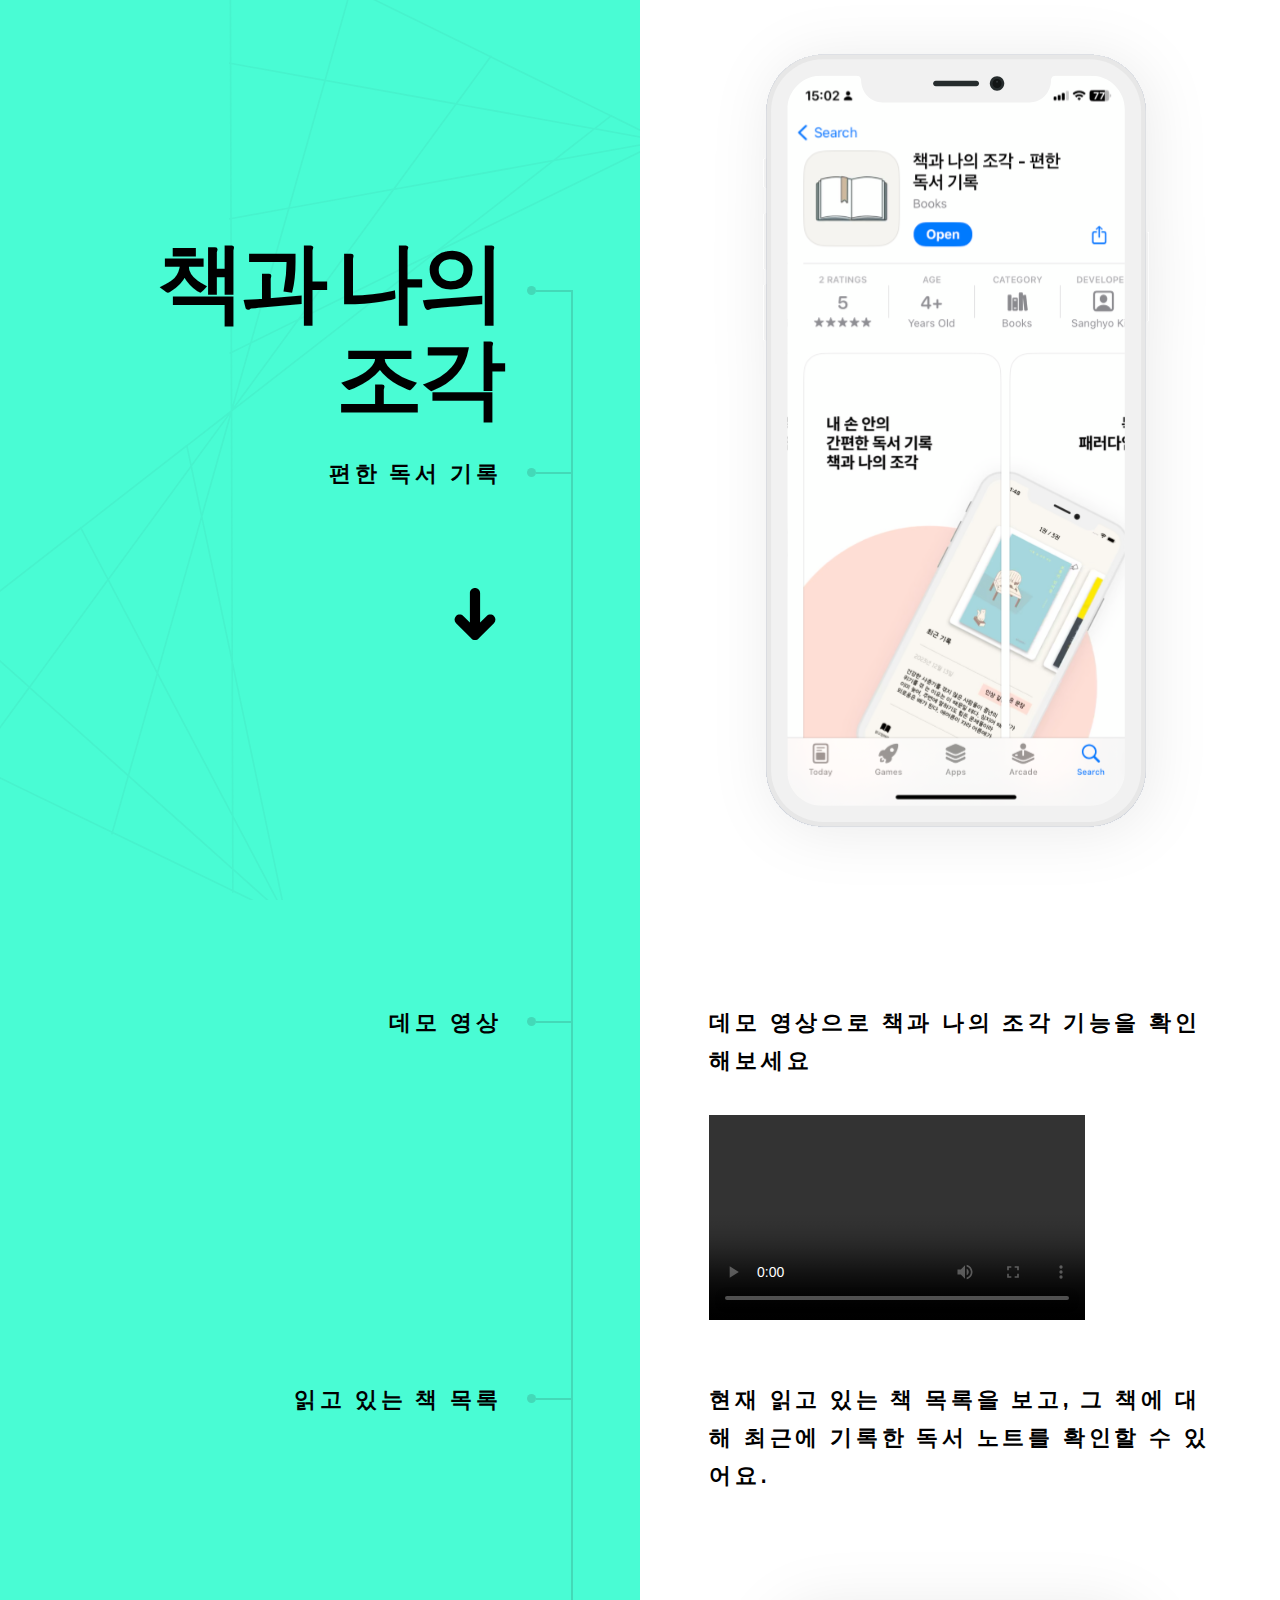
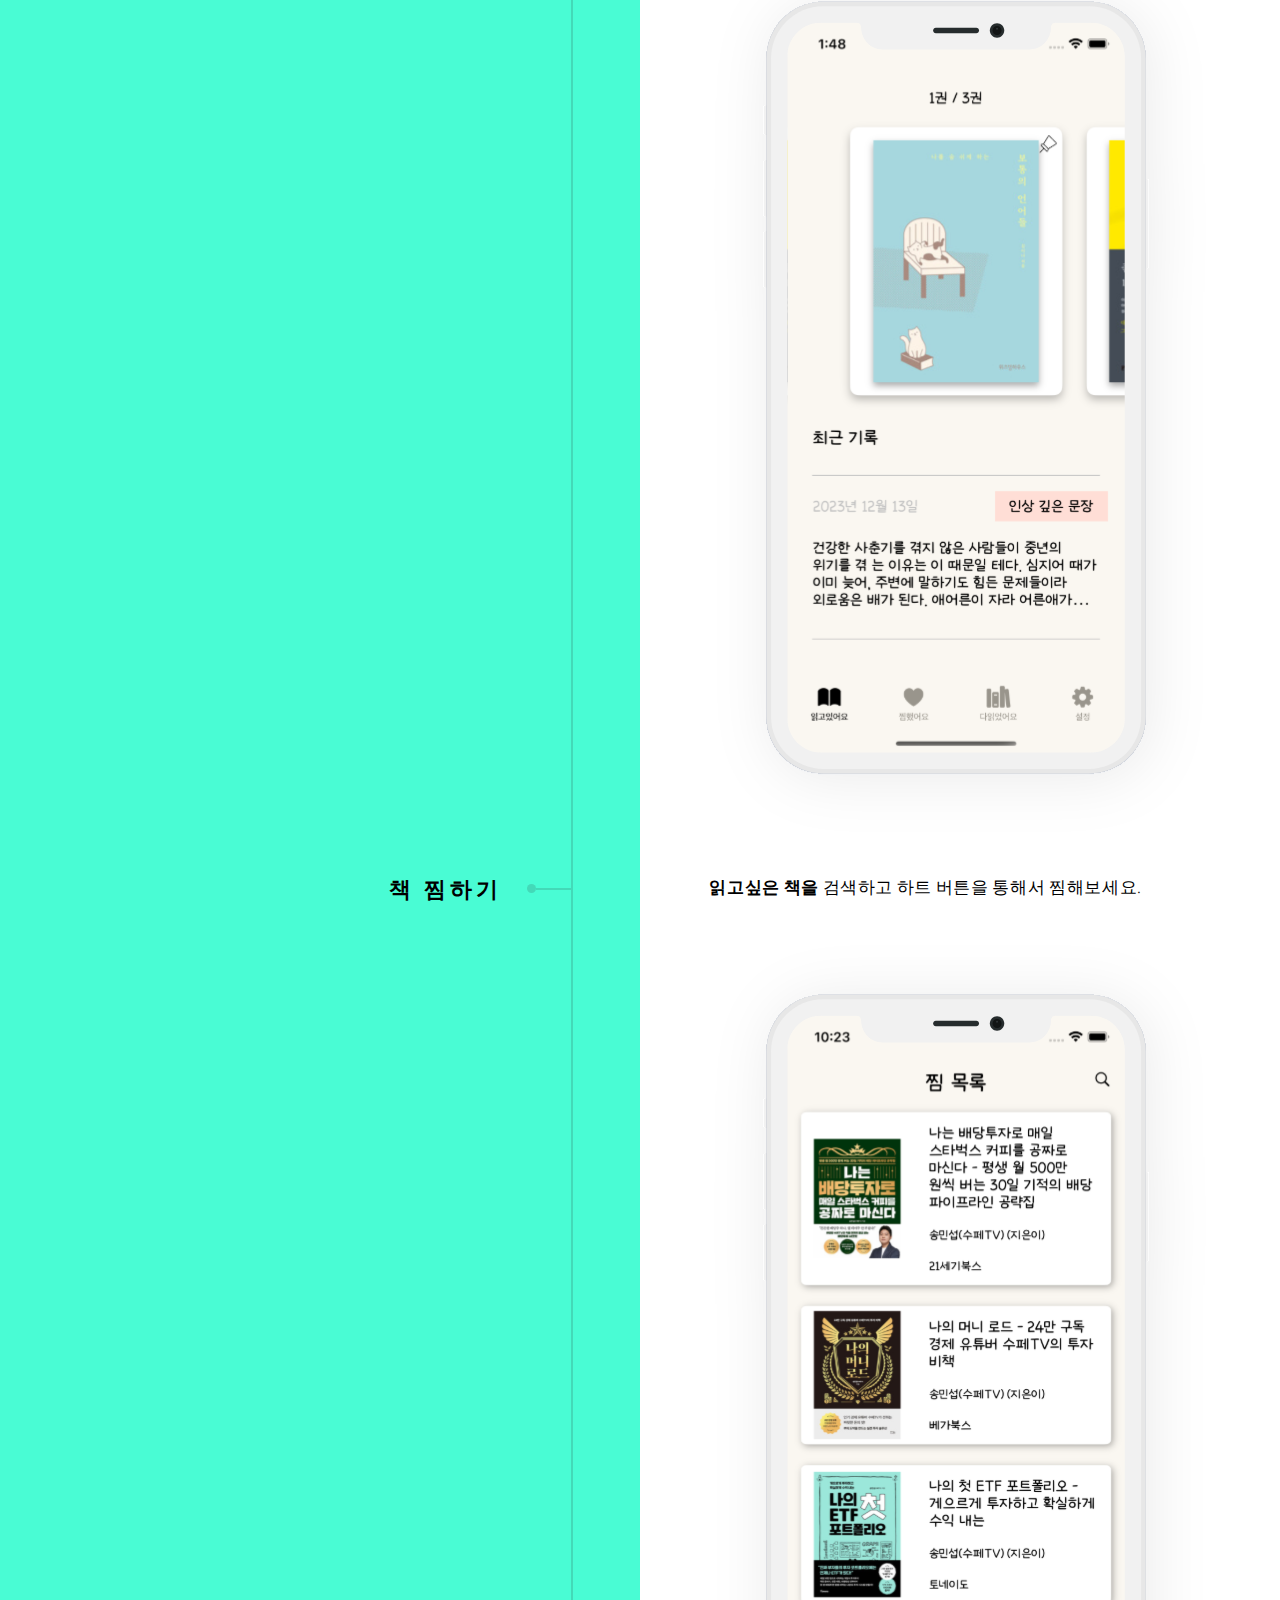
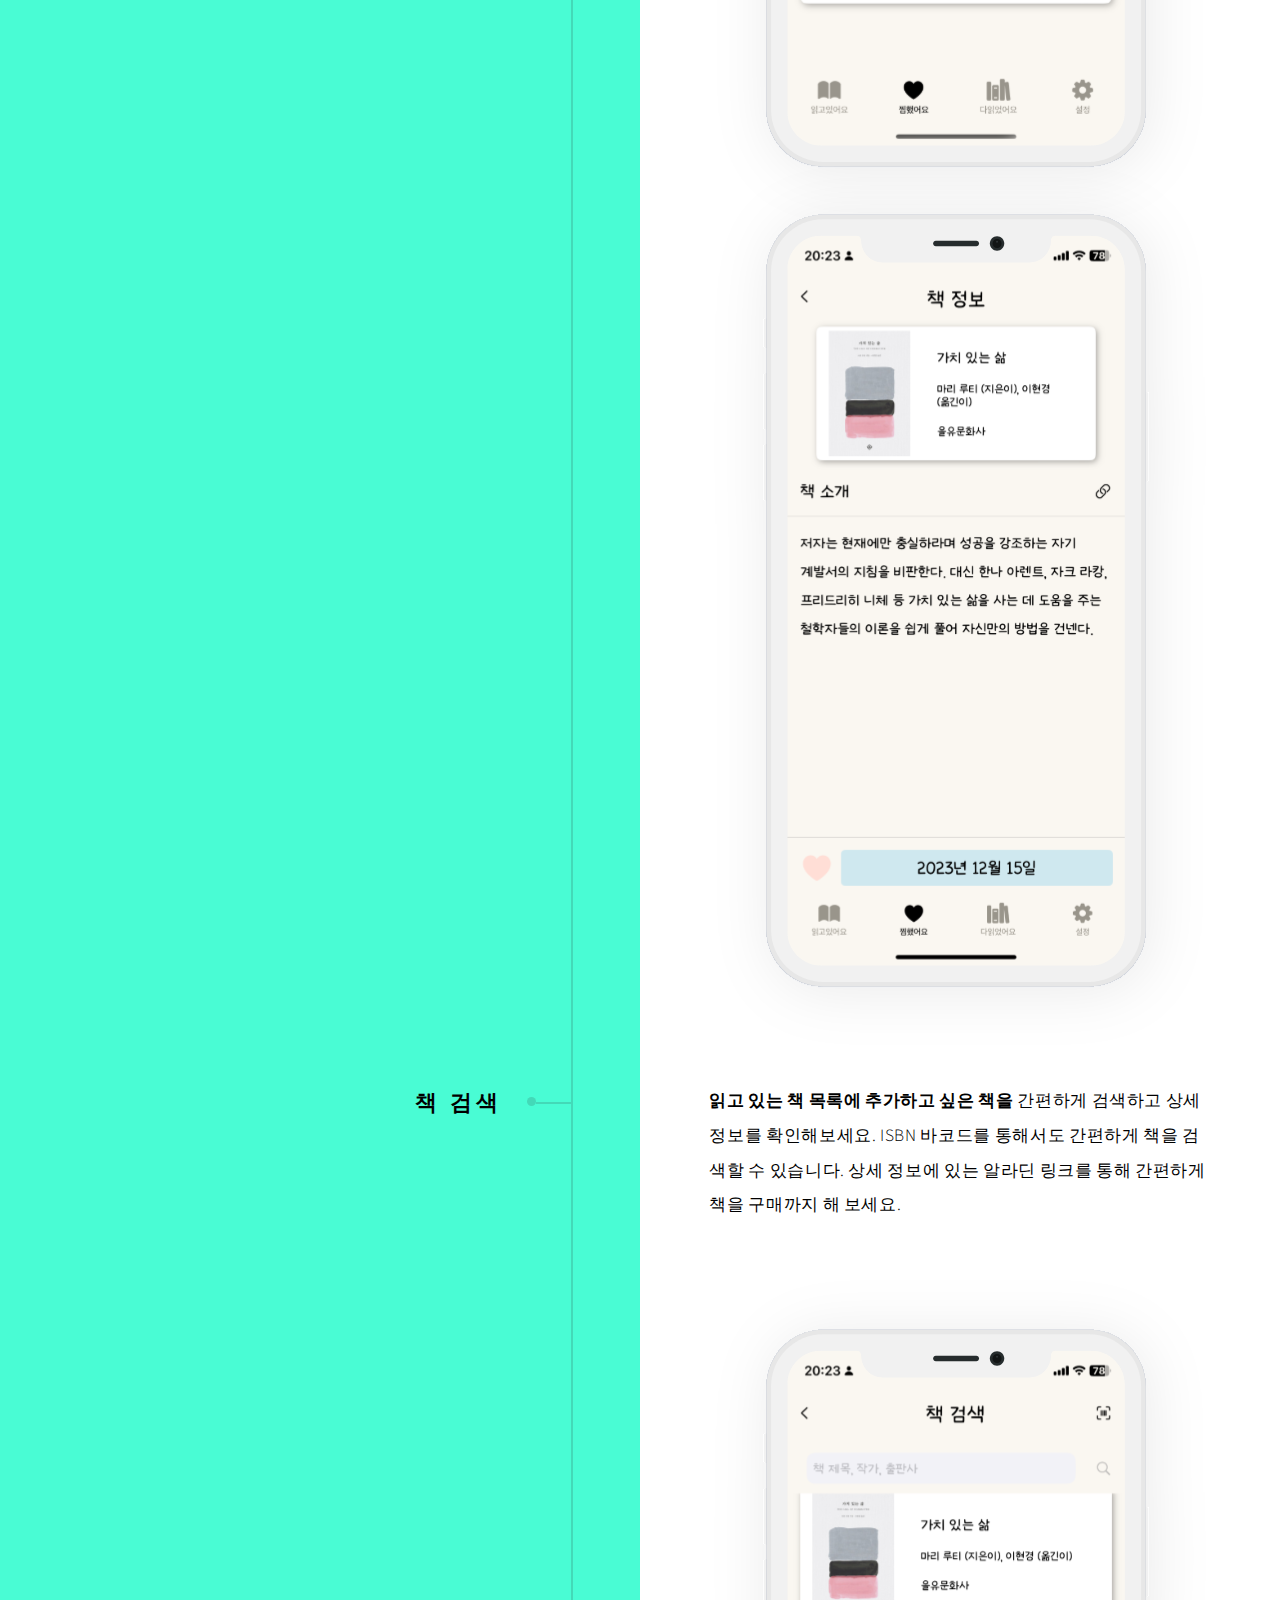
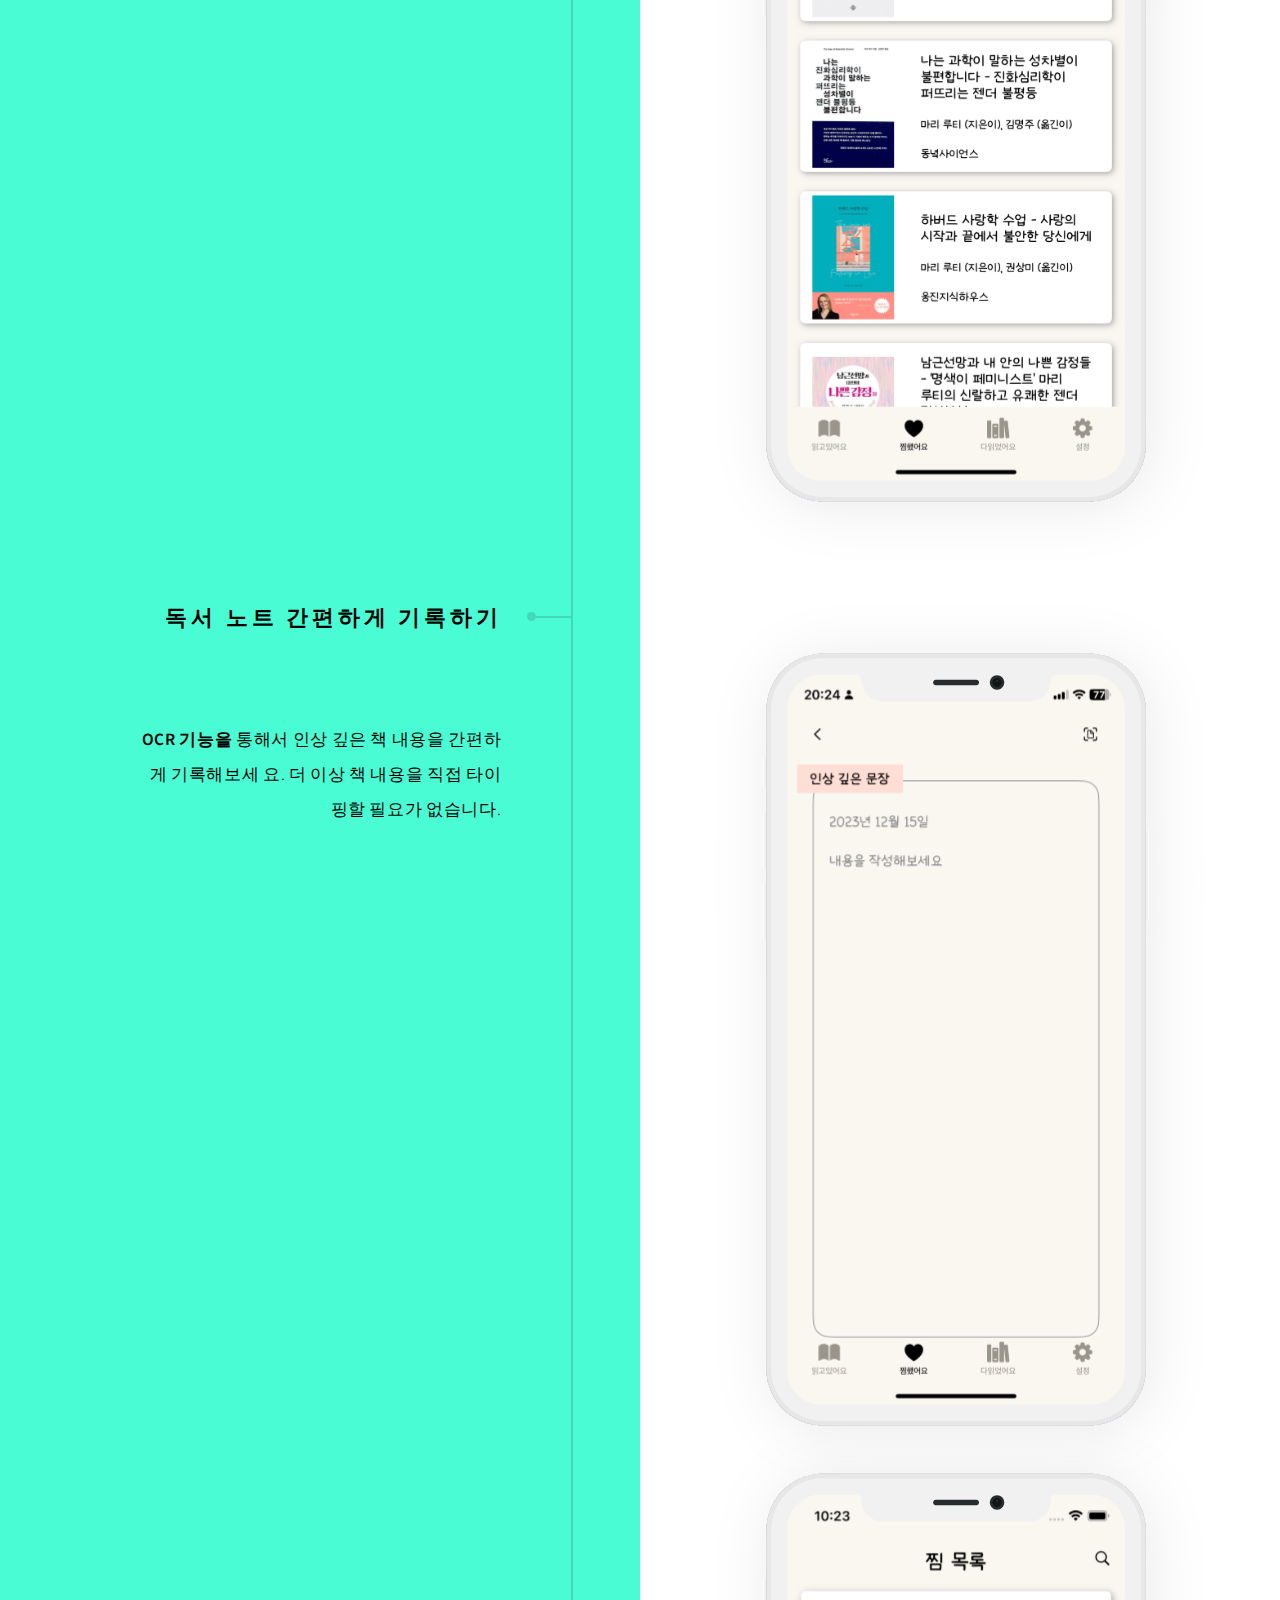
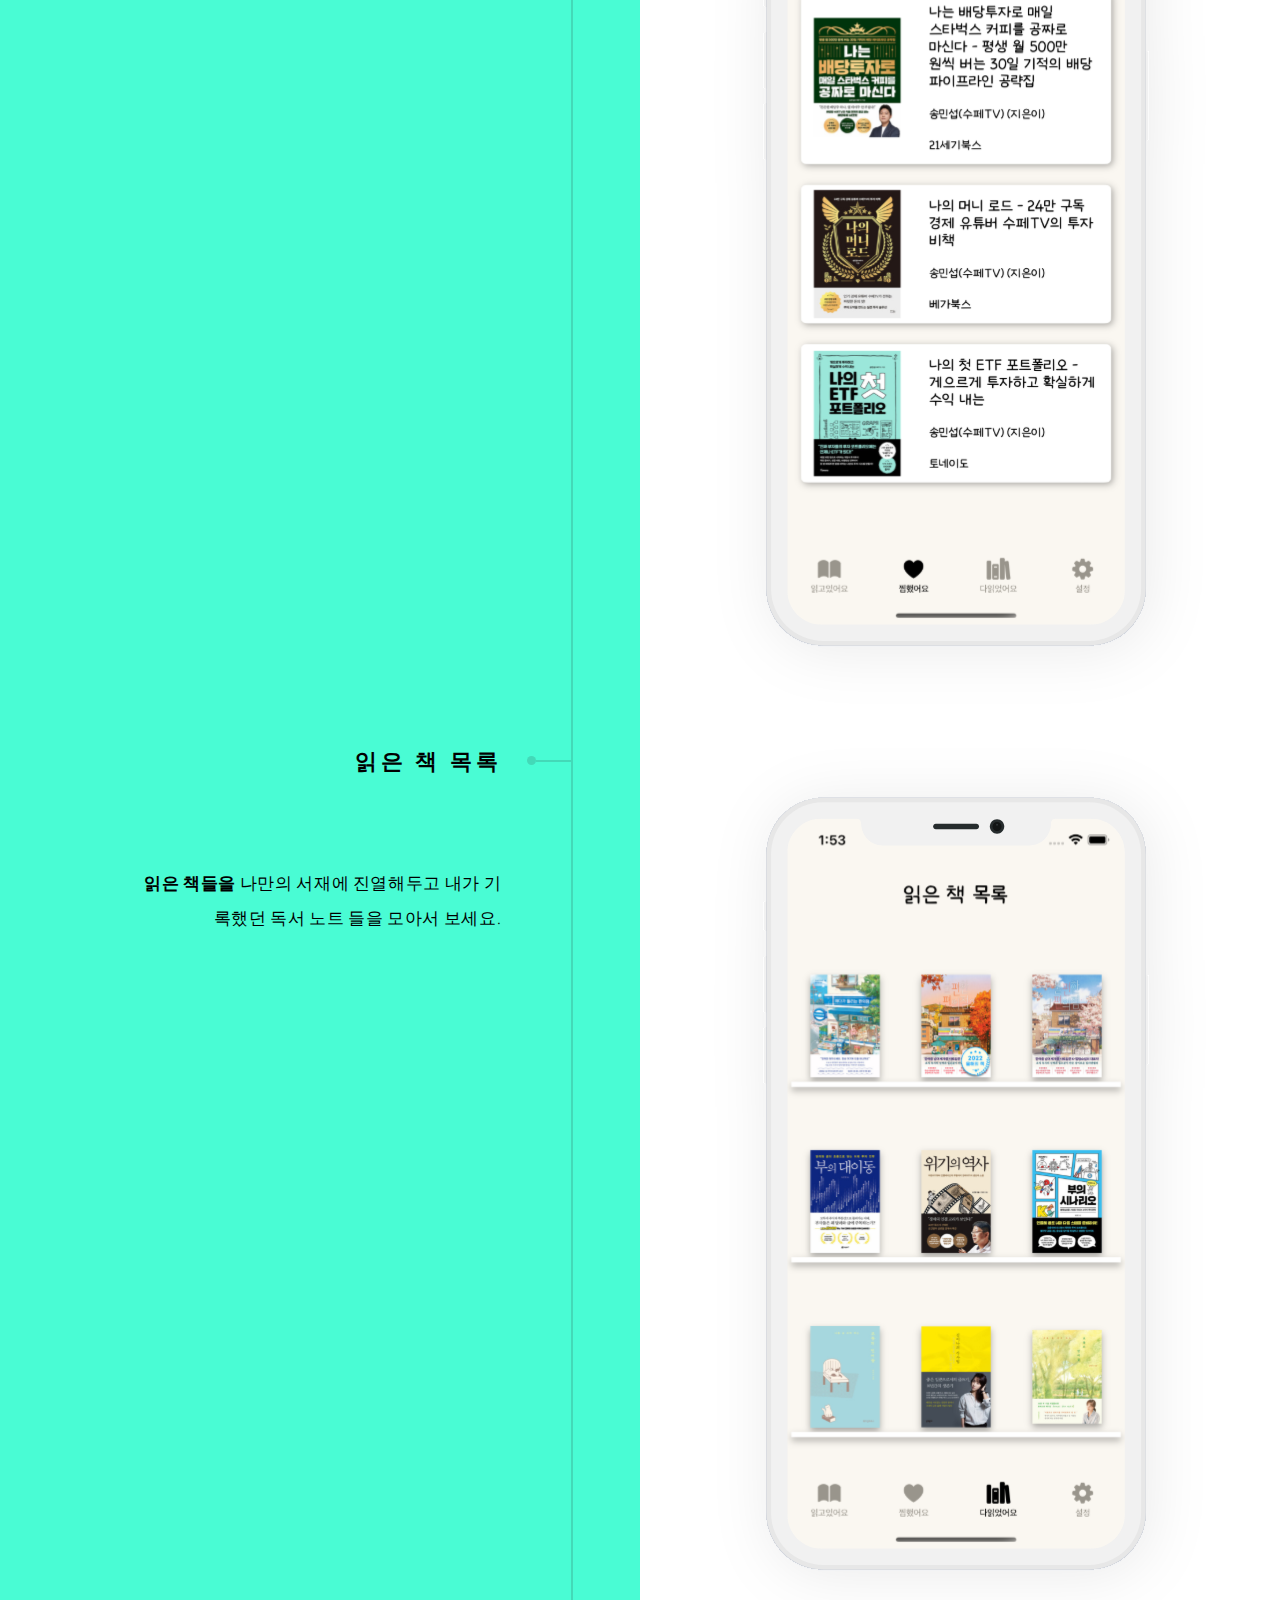
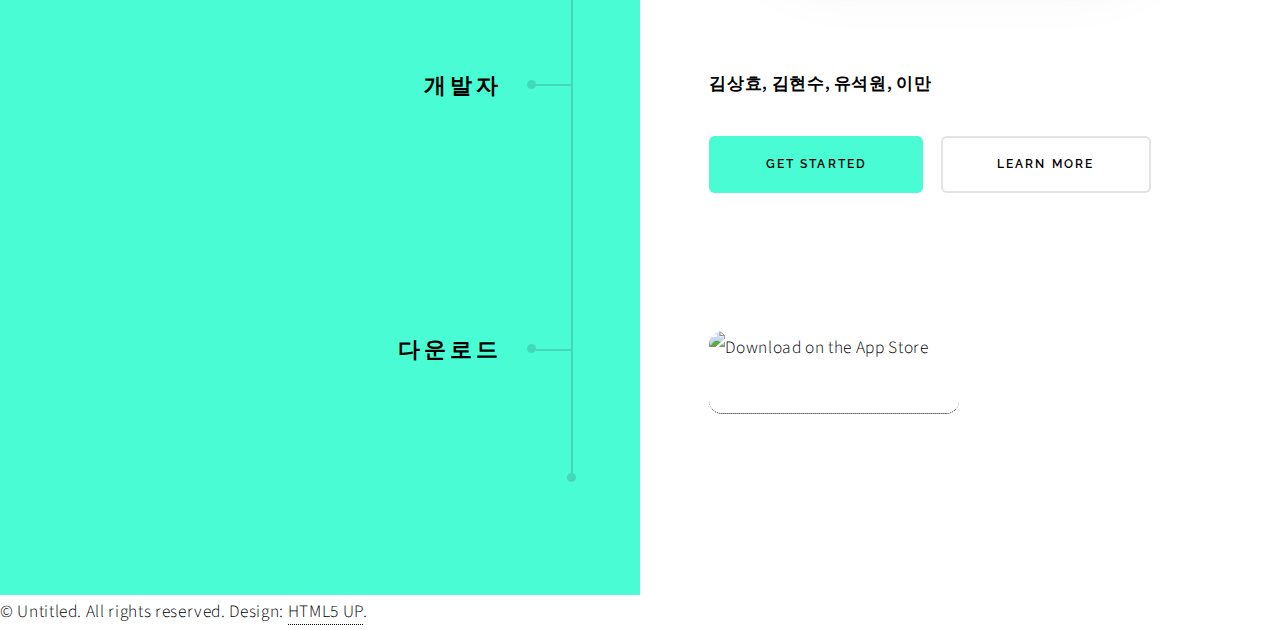
==== commit 1e348715: "changed" ====
--- a/docs/index.html
+++ b/docs/index.html
@@ -55,21 +55,11 @@
                             </header>
 						<div class="content">
 							<h2><strong>현재 읽고 있는 책</strong> 목록을 보고, 그 책에 대해 최근에 기록한 독서 노트를 확인할 수 있어요. </h2>
-							<span class="image main"><img src="images/iPhone 11 Pro-2.svg" alt="" /></span>
+							<span class="image main"><img src="images/Group 6.svg" alt="" /></span>
 						</div>
 					</section>
 
-				<!-- Section -->
-					<section>
-						<header>
-							<h2>책 검색</h2>
-						</header>
-						<div class="content">
-							<p><strong>읽고 있는 책 목록에 추가하고 싶은 책을</strong> 간편하게 검색하고 상세 정보를 확인해보세요. ISBN 바코드를 통해서도 간편하게 책을 검색할 수 있습니다. 상세 정보에 있는 알라딘 링크를 통해 간편하게 책을 구매까지 해 보세요. </p>
-                            <span class="image main"><img src="images/search.svg" alt="" /></span>
-						</div>
-					</section>
-
+				
 				<!-- Section -->
 					<section>
 						<header>
@@ -84,6 +74,18 @@
                                 </div>
                             </div>
                         </section>
+                    
+                    <!-- Section -->
+                        <section>
+                            <header>
+                                <h2>책 검색</h2>
+                            </header>
+                            <div class="content">
+                                <p><strong>읽고 있는 책 목록에 추가하고 싶은 책을</strong> 간편하게 검색하고 상세 정보를 확인해보세요. ISBN 바코드를 통해서도 간편하게 책을 검색할 수 있습니다. 상세 정보에 있는 알라딘 링크를 통해 간편하게 책을 구매까지 해 보세요. </p>
+                                <span class="image main"><img src="images/search.svg" alt="" /></span>
+                            </div>
+                        </section>
+
 
                         <!-- Section -->
                             <section>
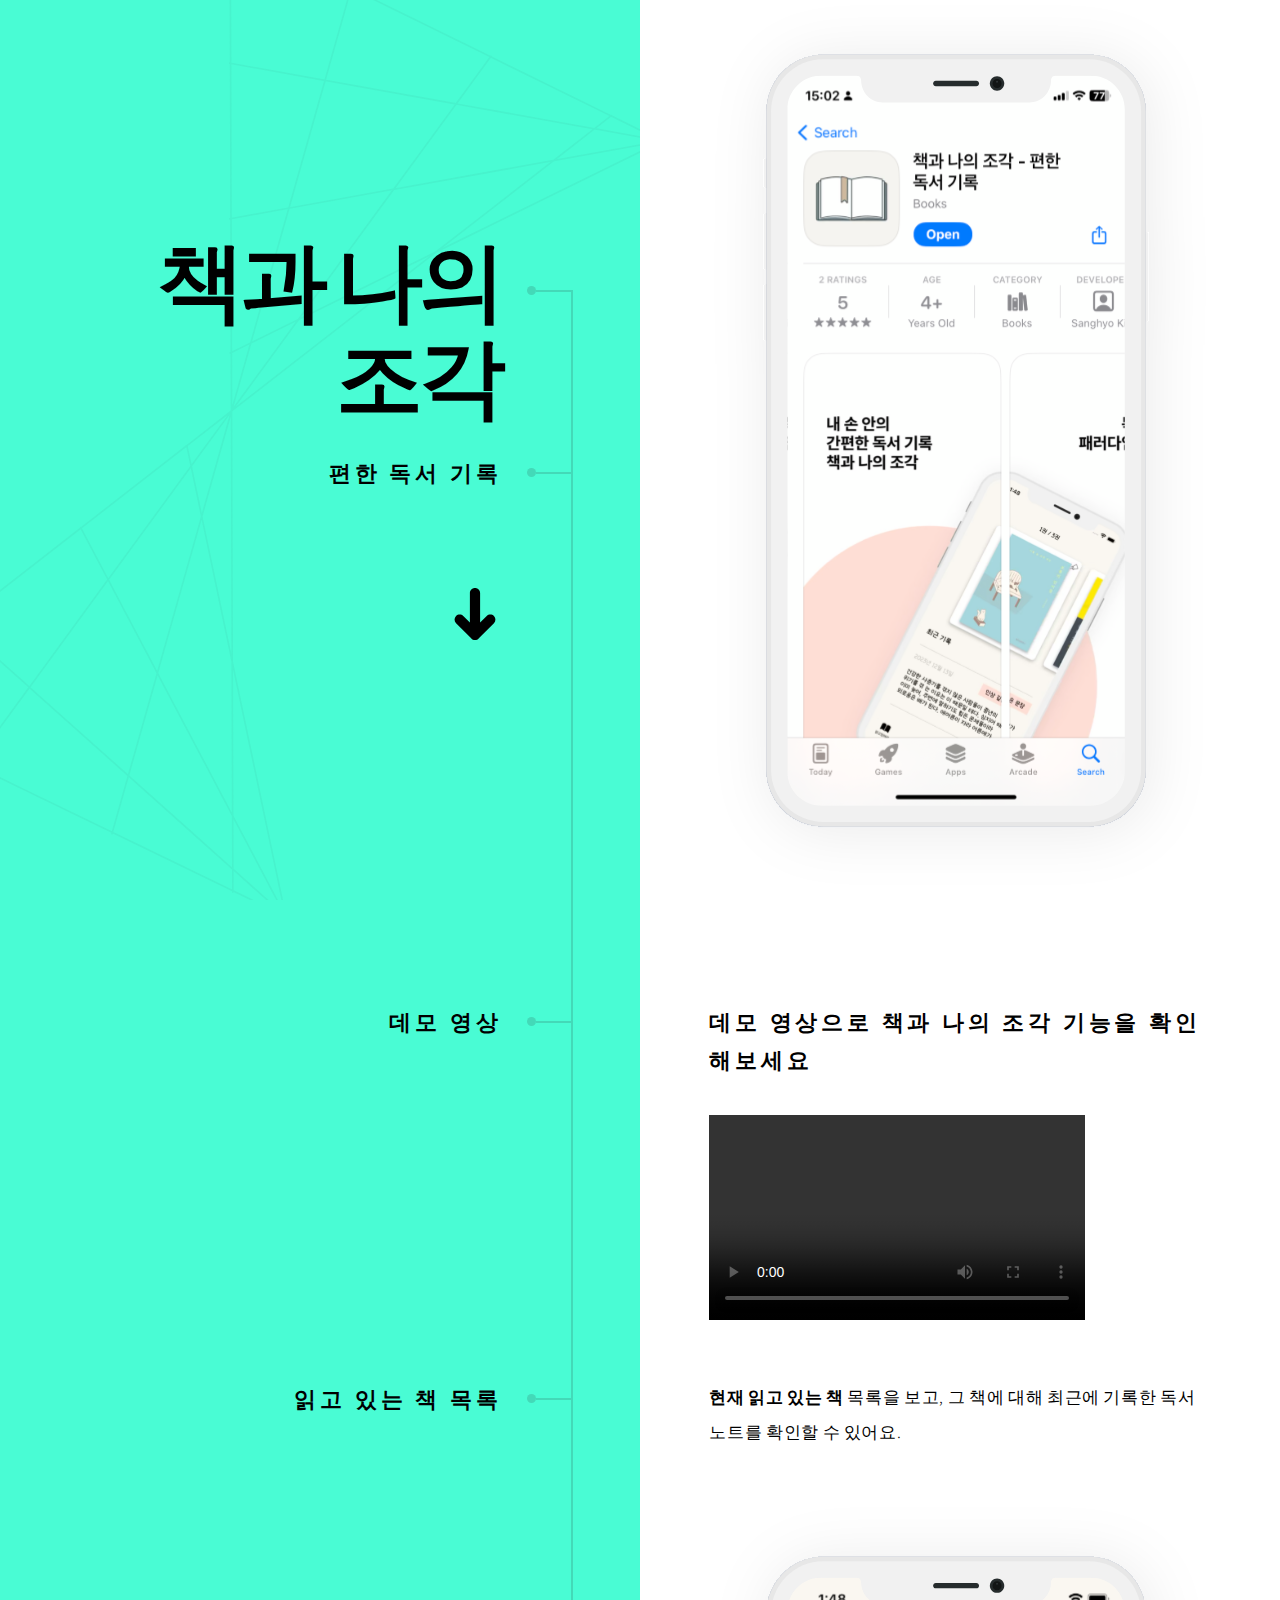
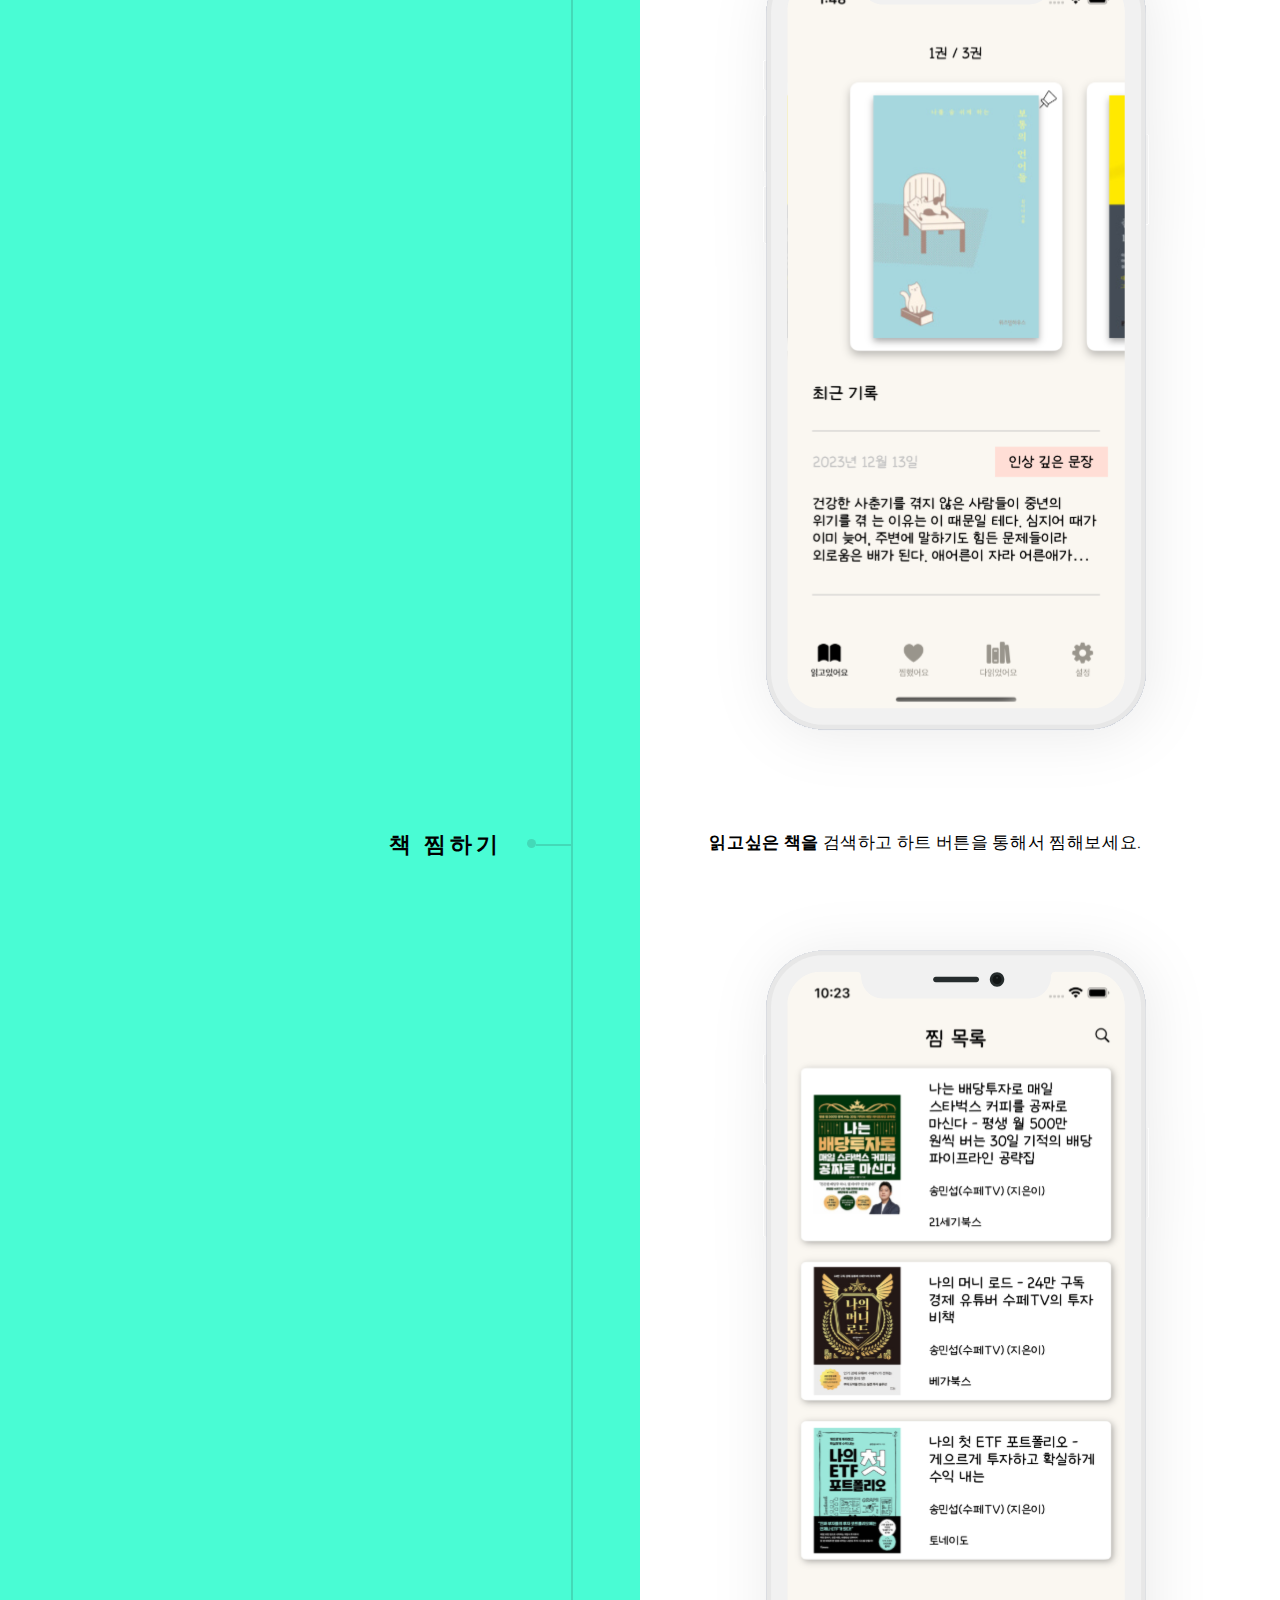
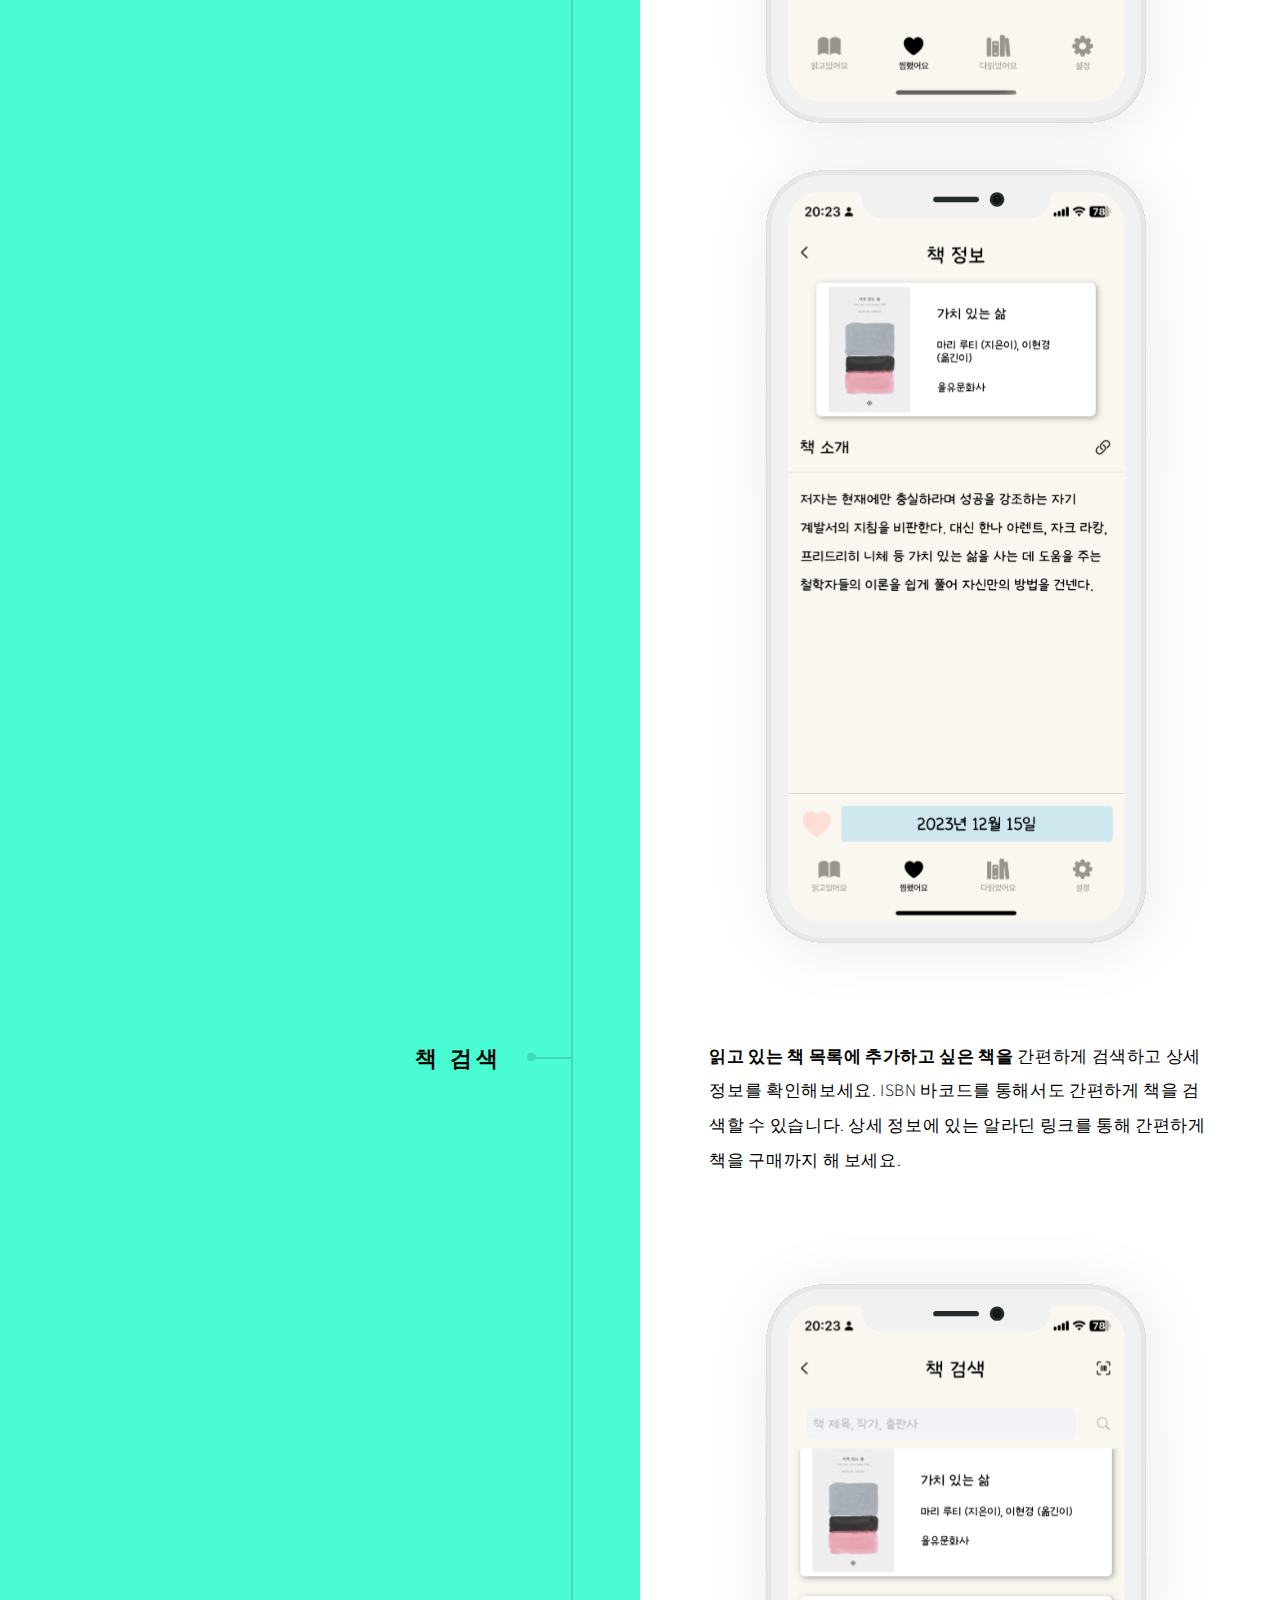
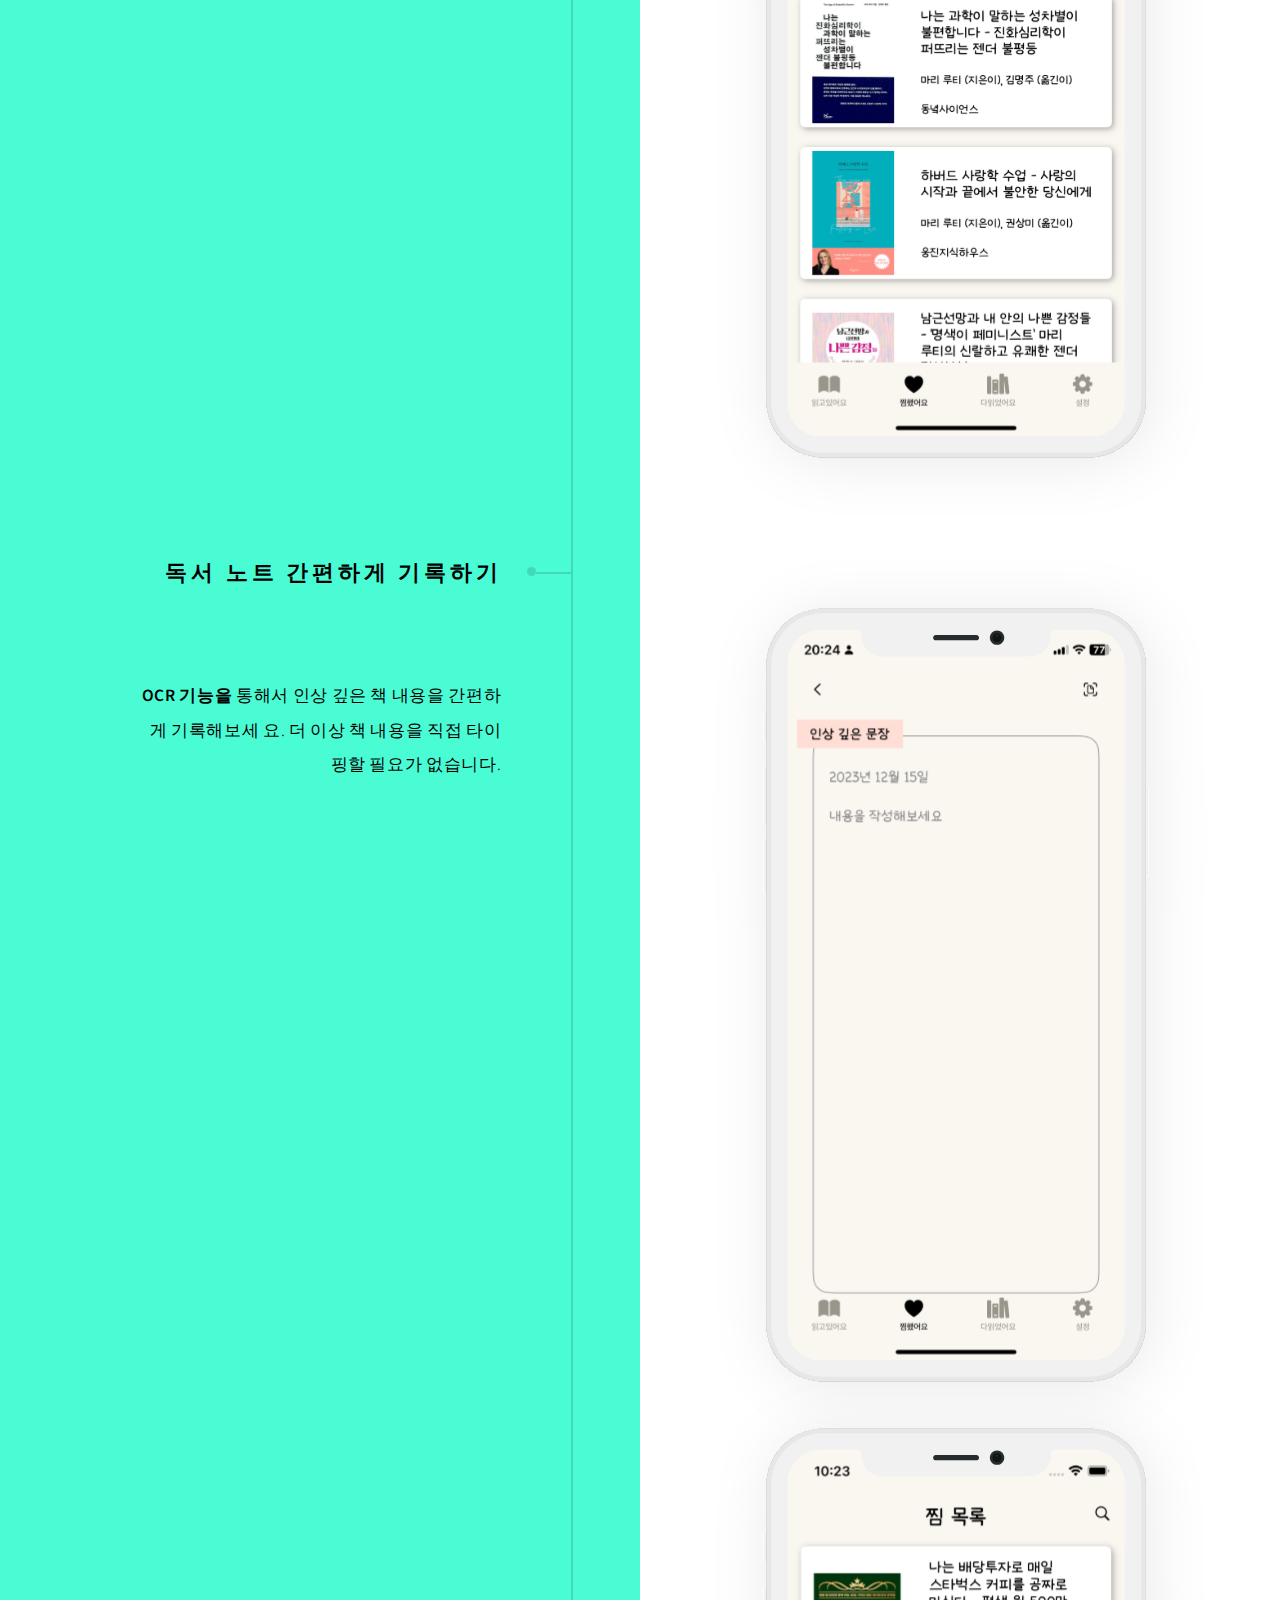
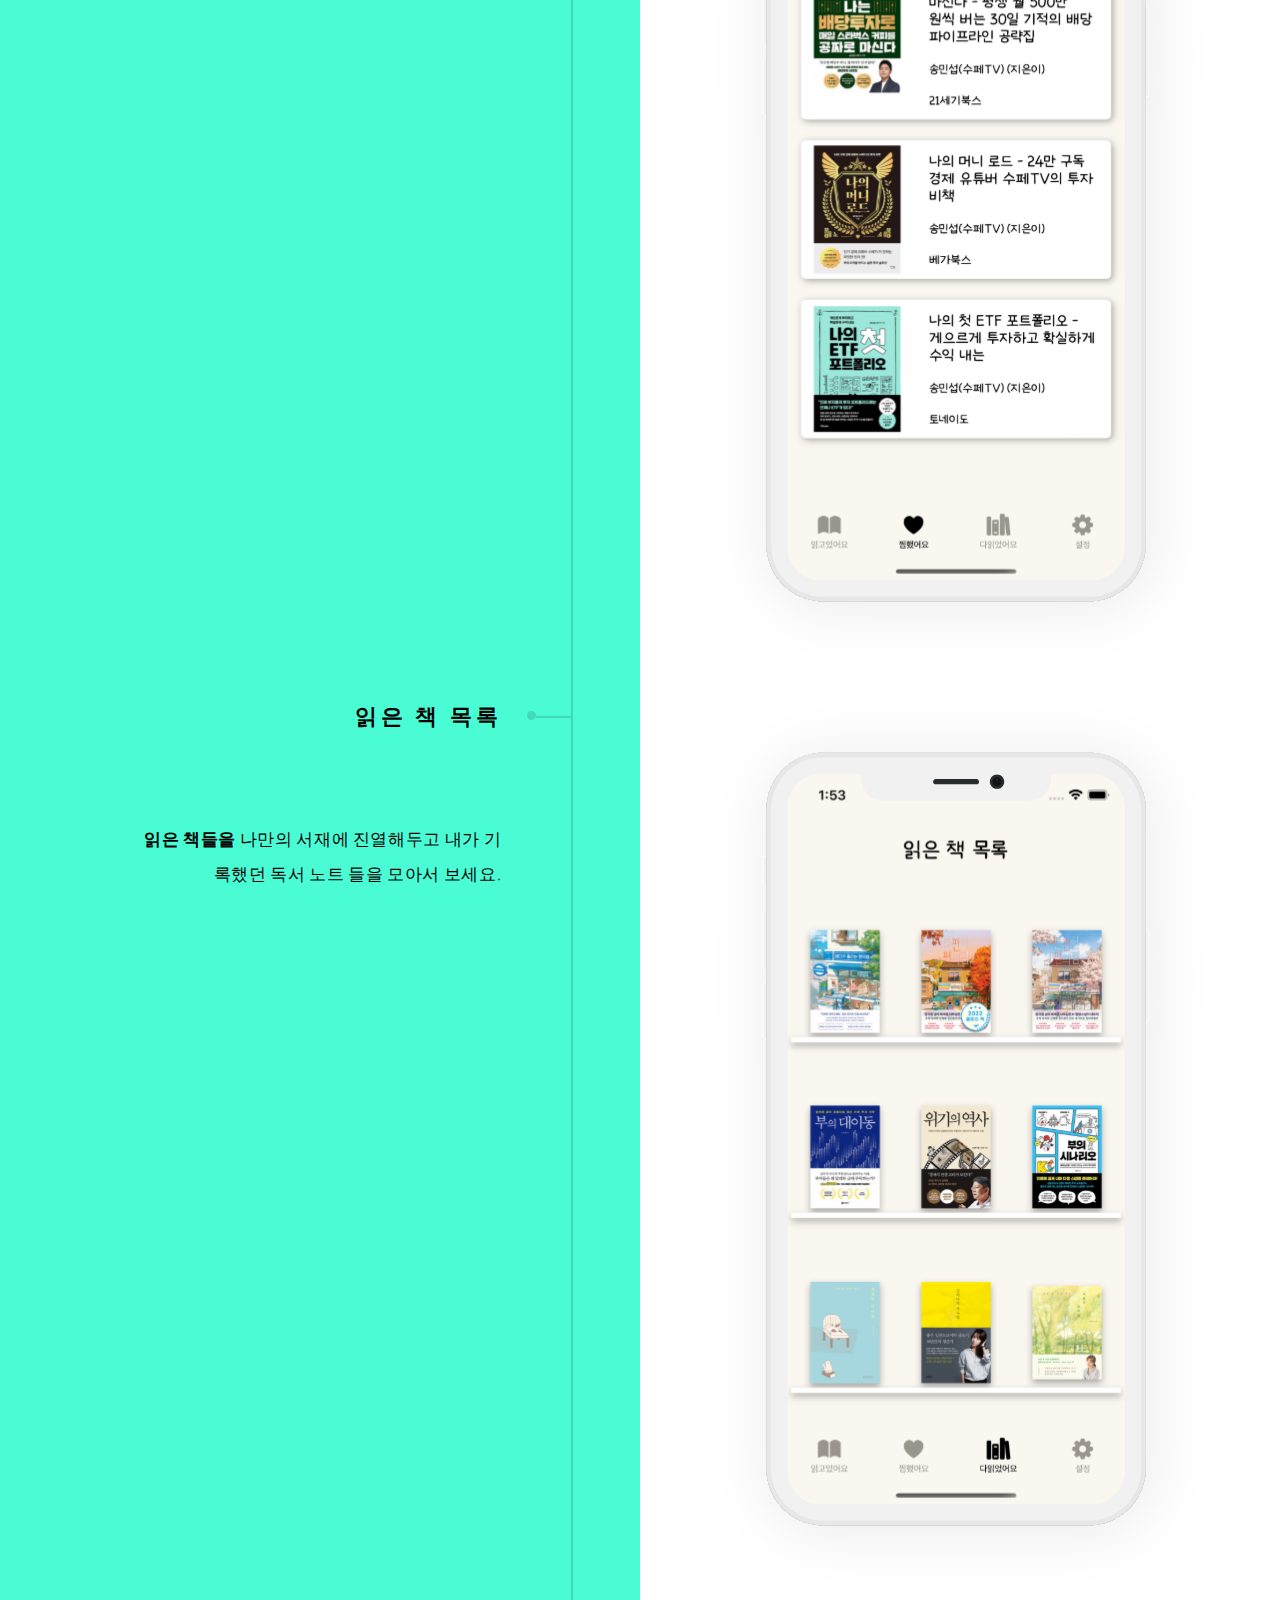
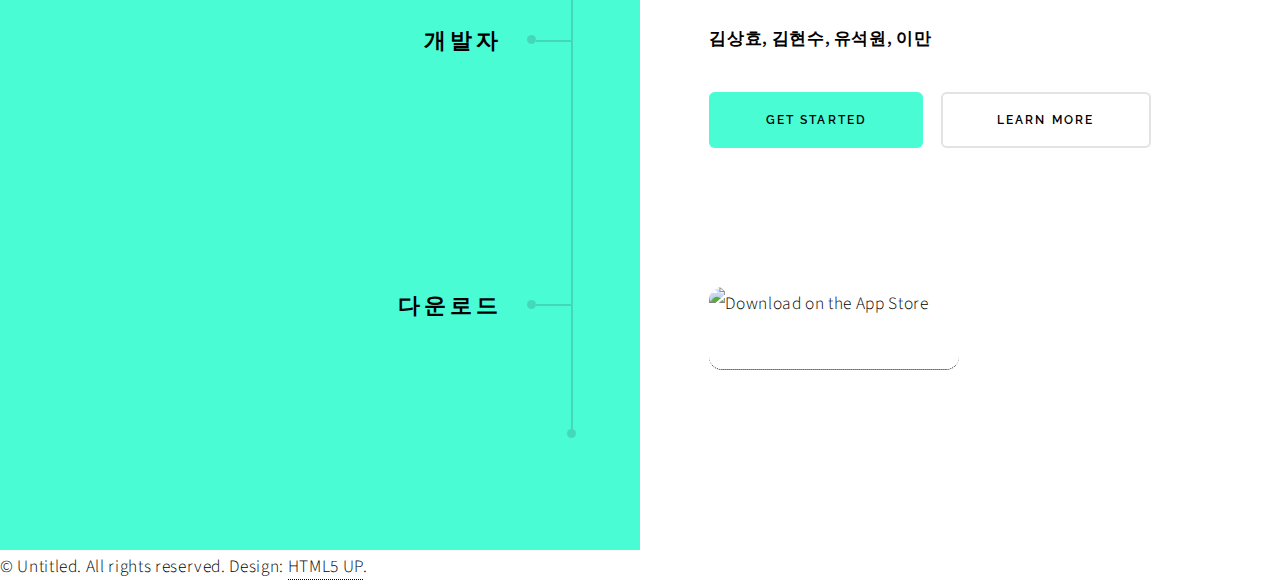
==== commit 53c9c378: "changed index.html" ====
--- a/docs/index.html
+++ b/docs/index.html
@@ -54,7 +54,7 @@
 							<h2>읽고 있는 책 목록</h2>
                             </header>
 						<div class="content">
-							<h2><strong>현재 읽고 있는 책</strong> 목록을 보고, 그 책에 대해 최근에 기록한 독서 노트를 확인할 수 있어요. </h2>
+							<p><strong>현재 읽고 있는 책</strong> 목록을 보고, 그 책에 대해 최근에 기록한 독서 노트를 확인할 수 있어요. </p>
 							<span class="image main"><img src="images/Group 6.svg" alt="" /></span>
 						</div>
 					</section>
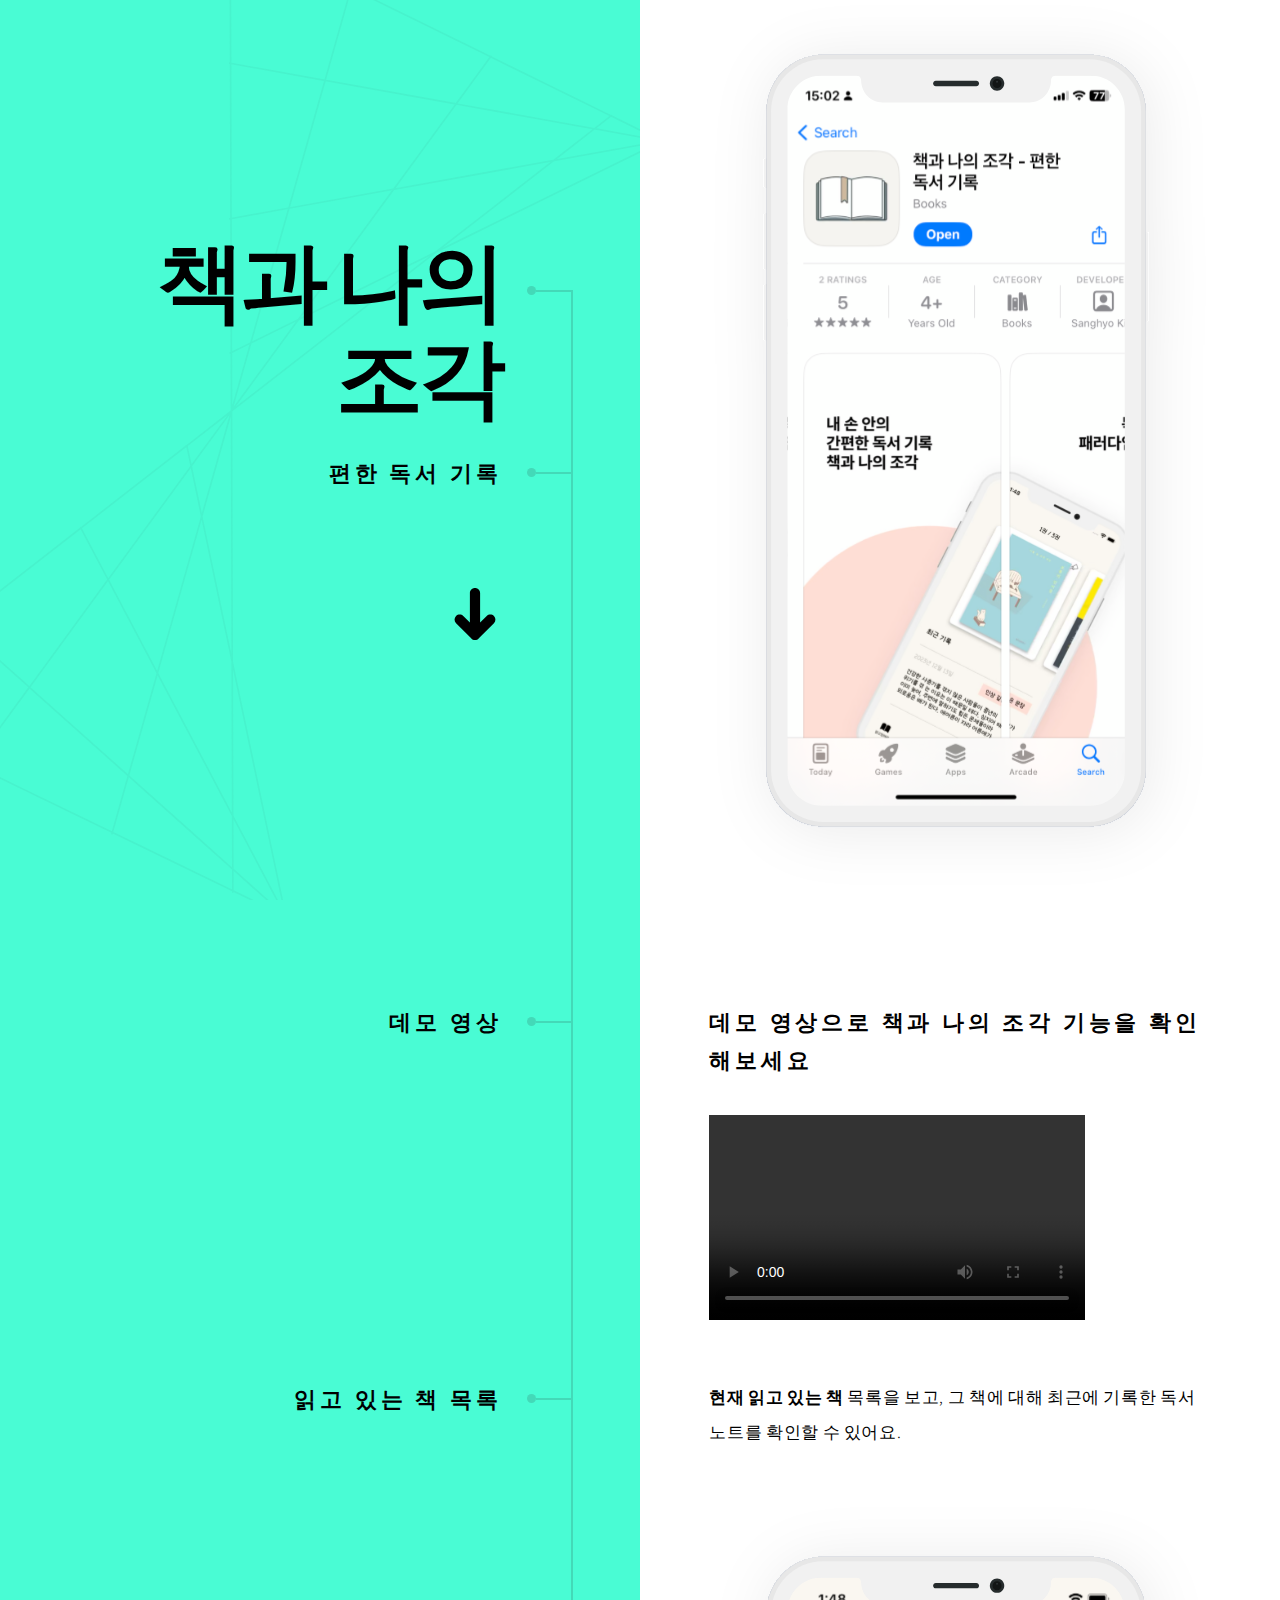
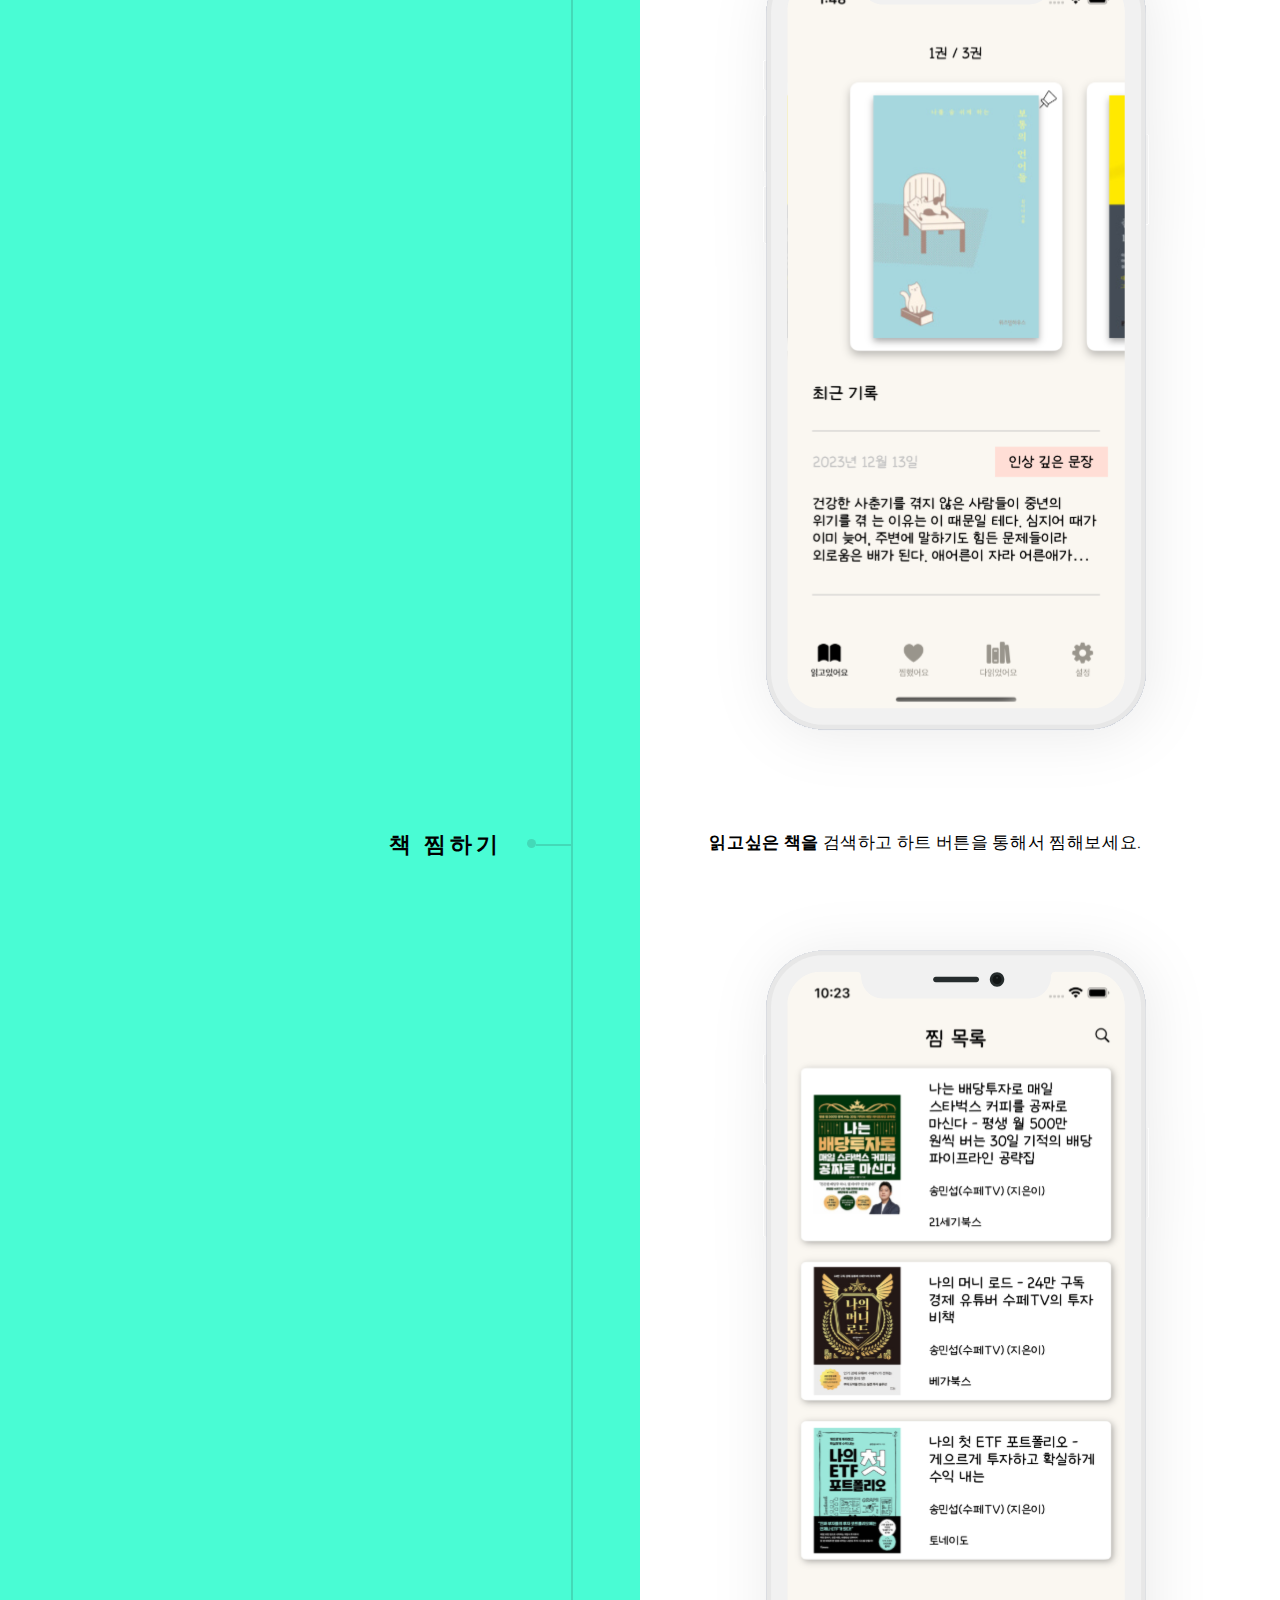
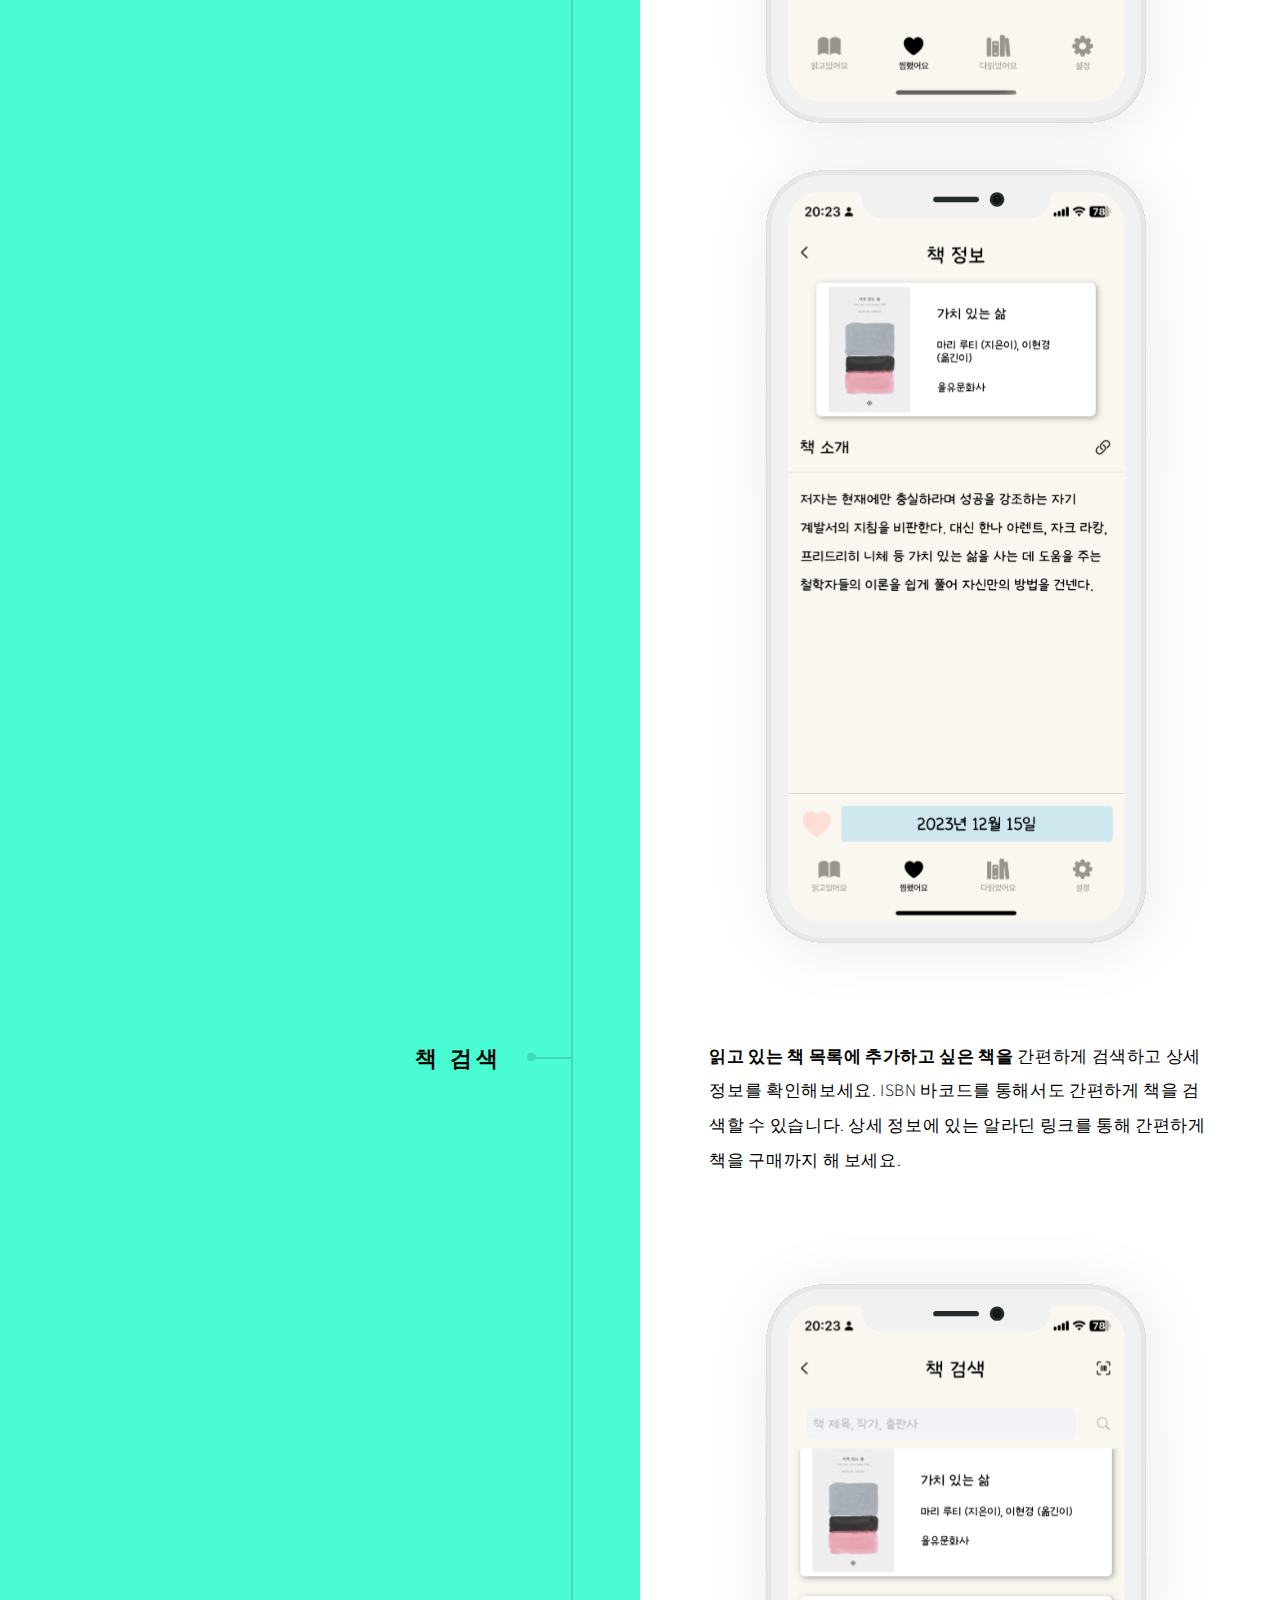
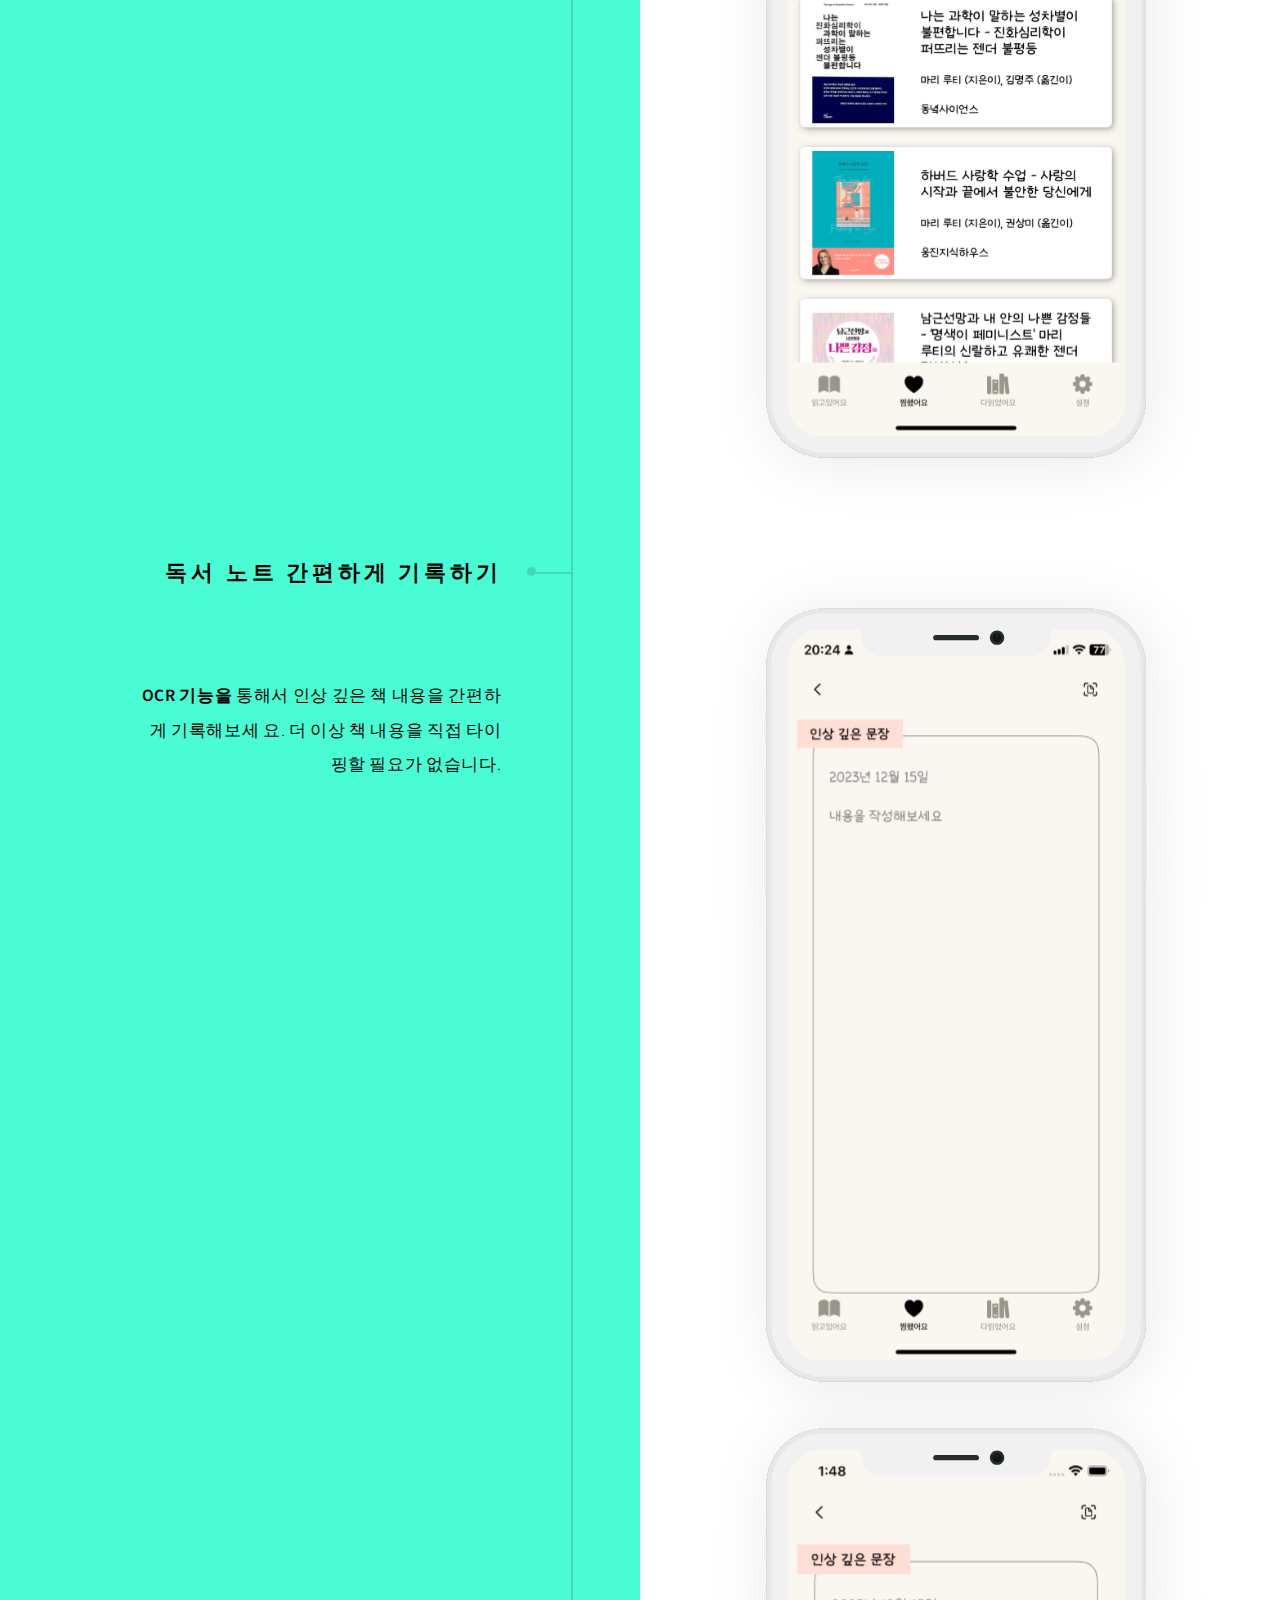
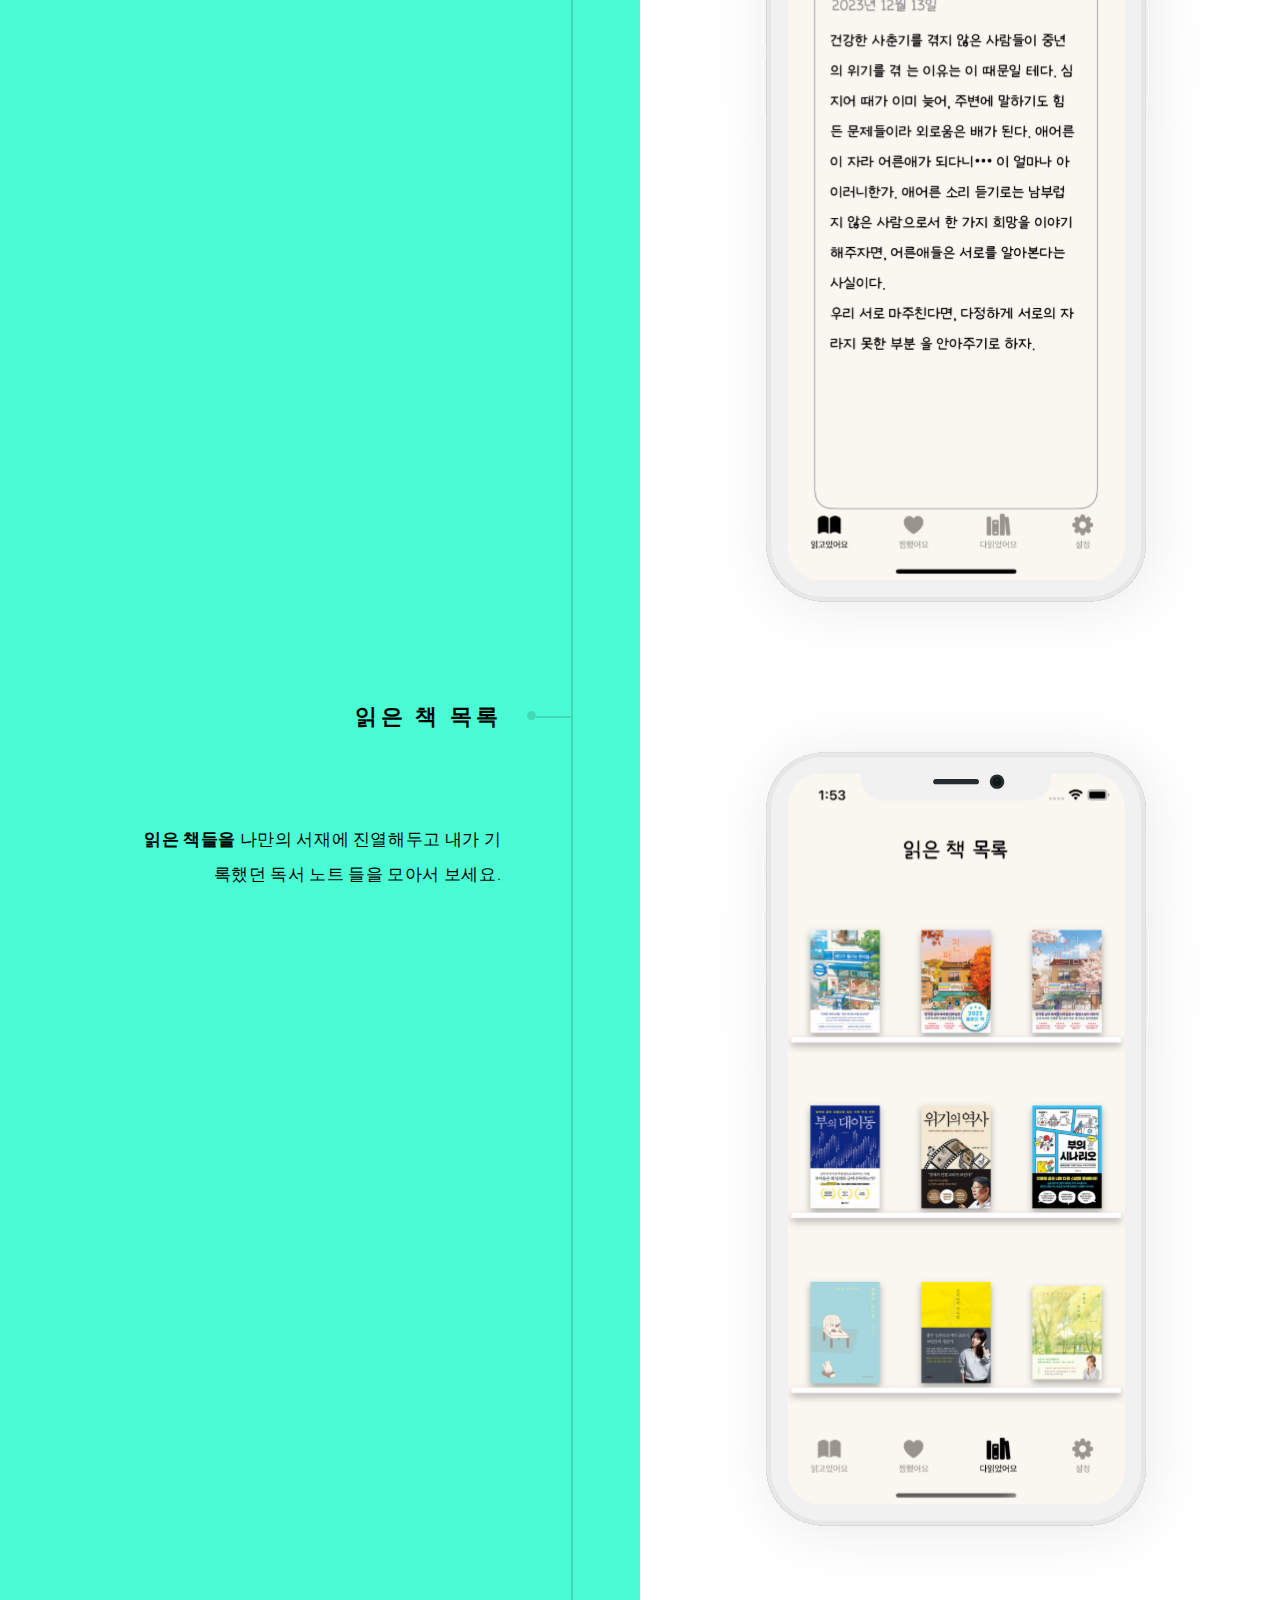
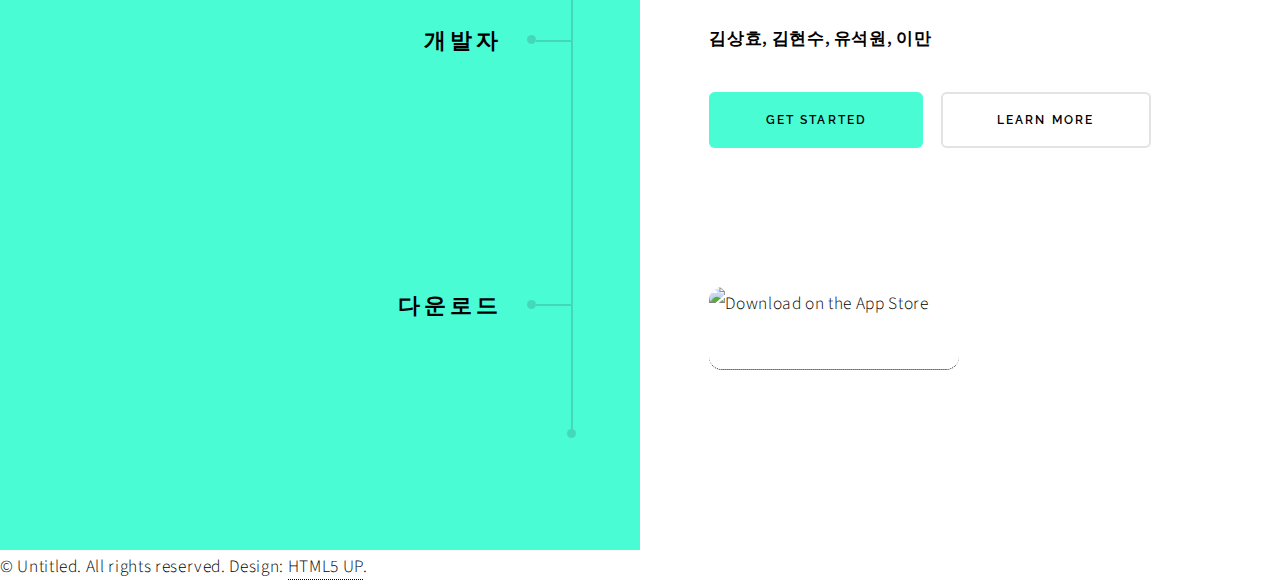
==== commit 554afe93: "changed index.html" ====
--- a/docs/index.html
+++ b/docs/index.html
@@ -95,7 +95,7 @@
                                 </header>
                                 <div class="content">
                                     <span class="image main"><img src="images/note.svg" alt="" /></span>
-                                    <span class="image main"><img src="images/heart.svg" alt="" /></span>
+                                    <span class="image main"><img src="images/ocr.svg" alt="" /></span>
                                     
                                 </div>
                             </section>
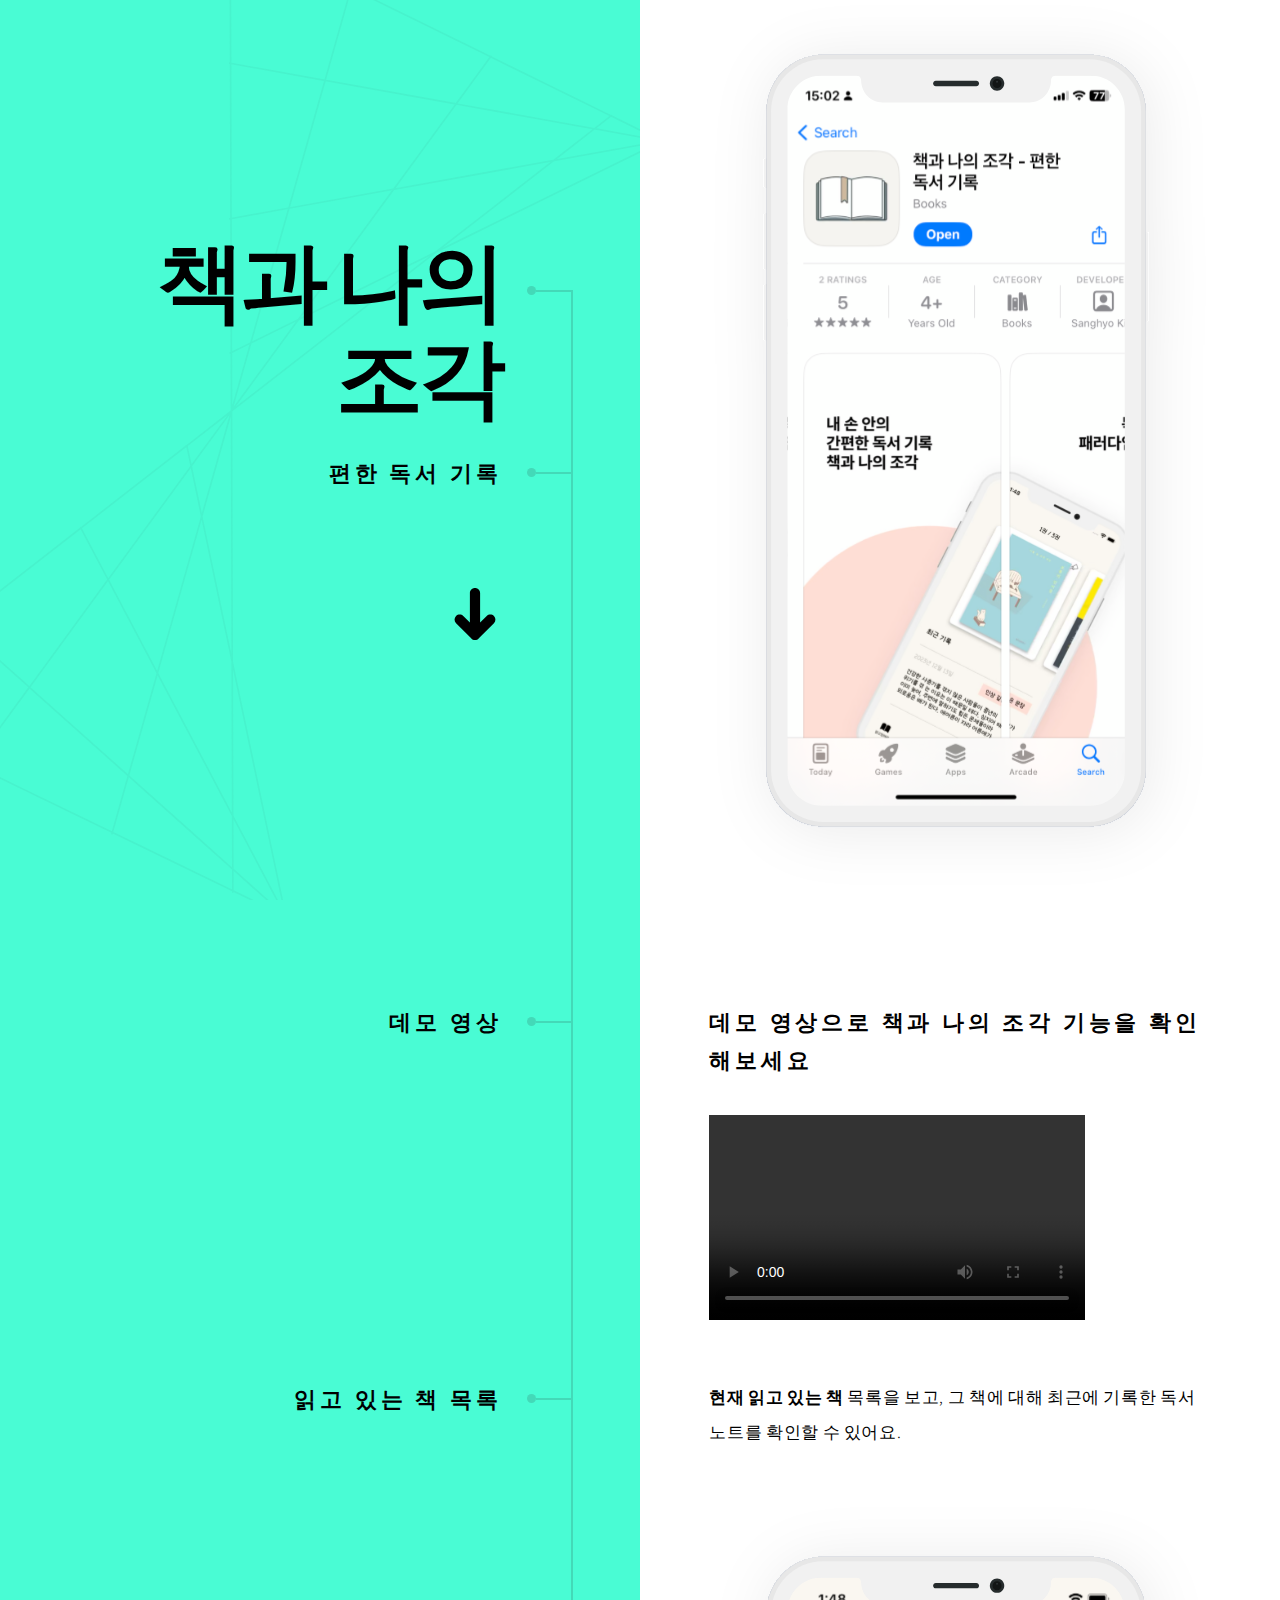
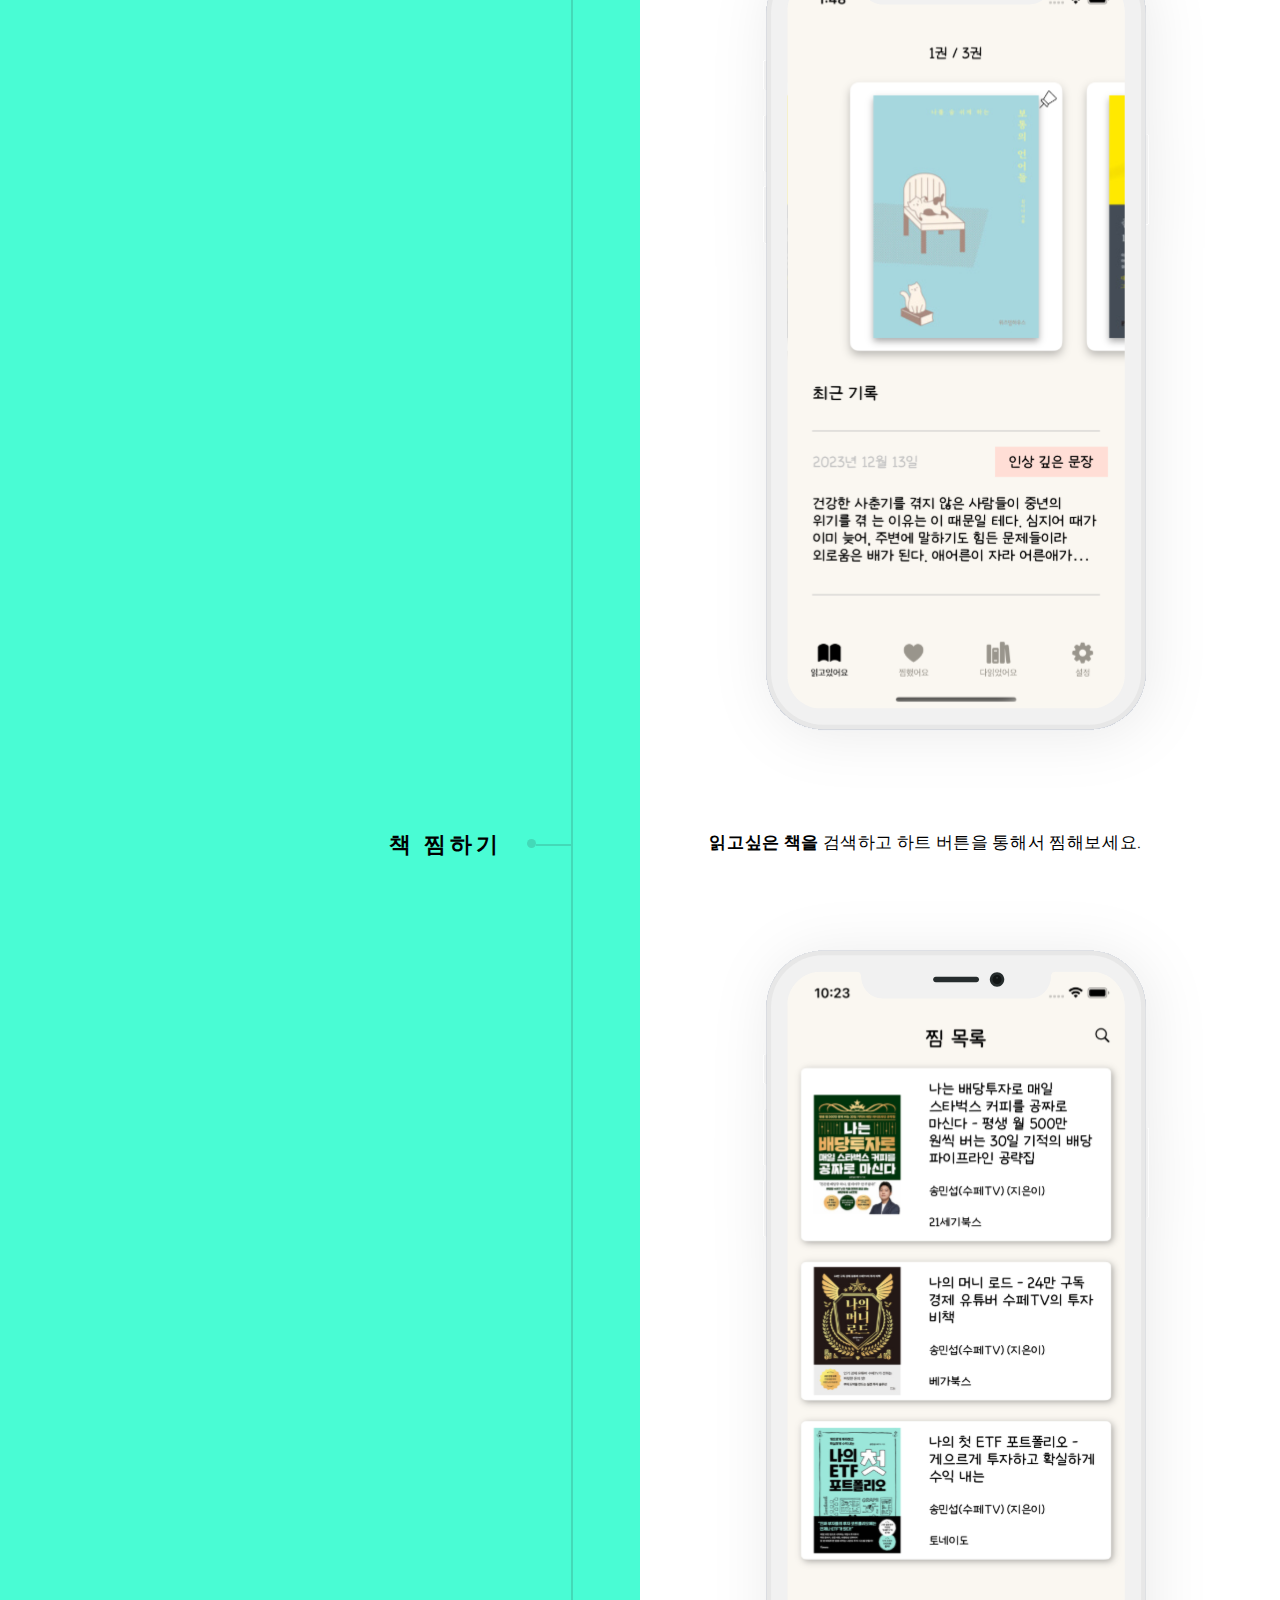
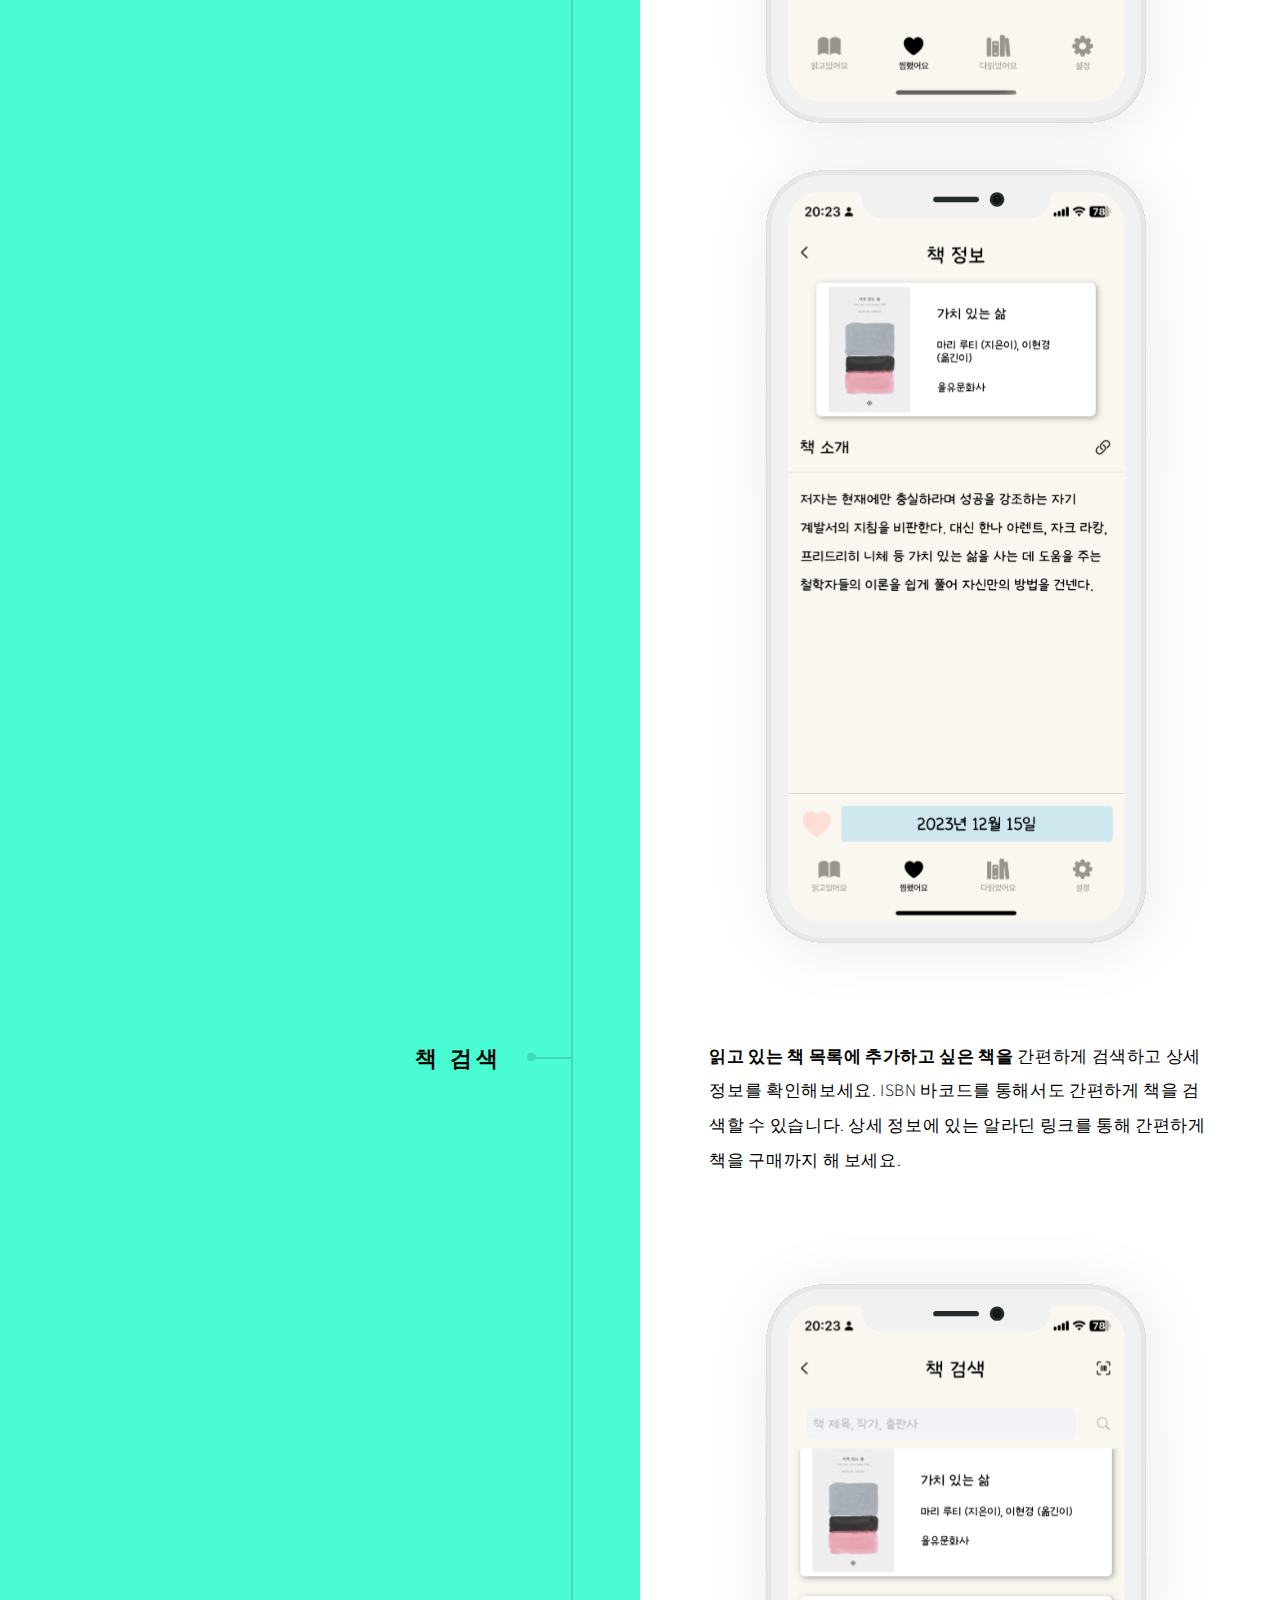
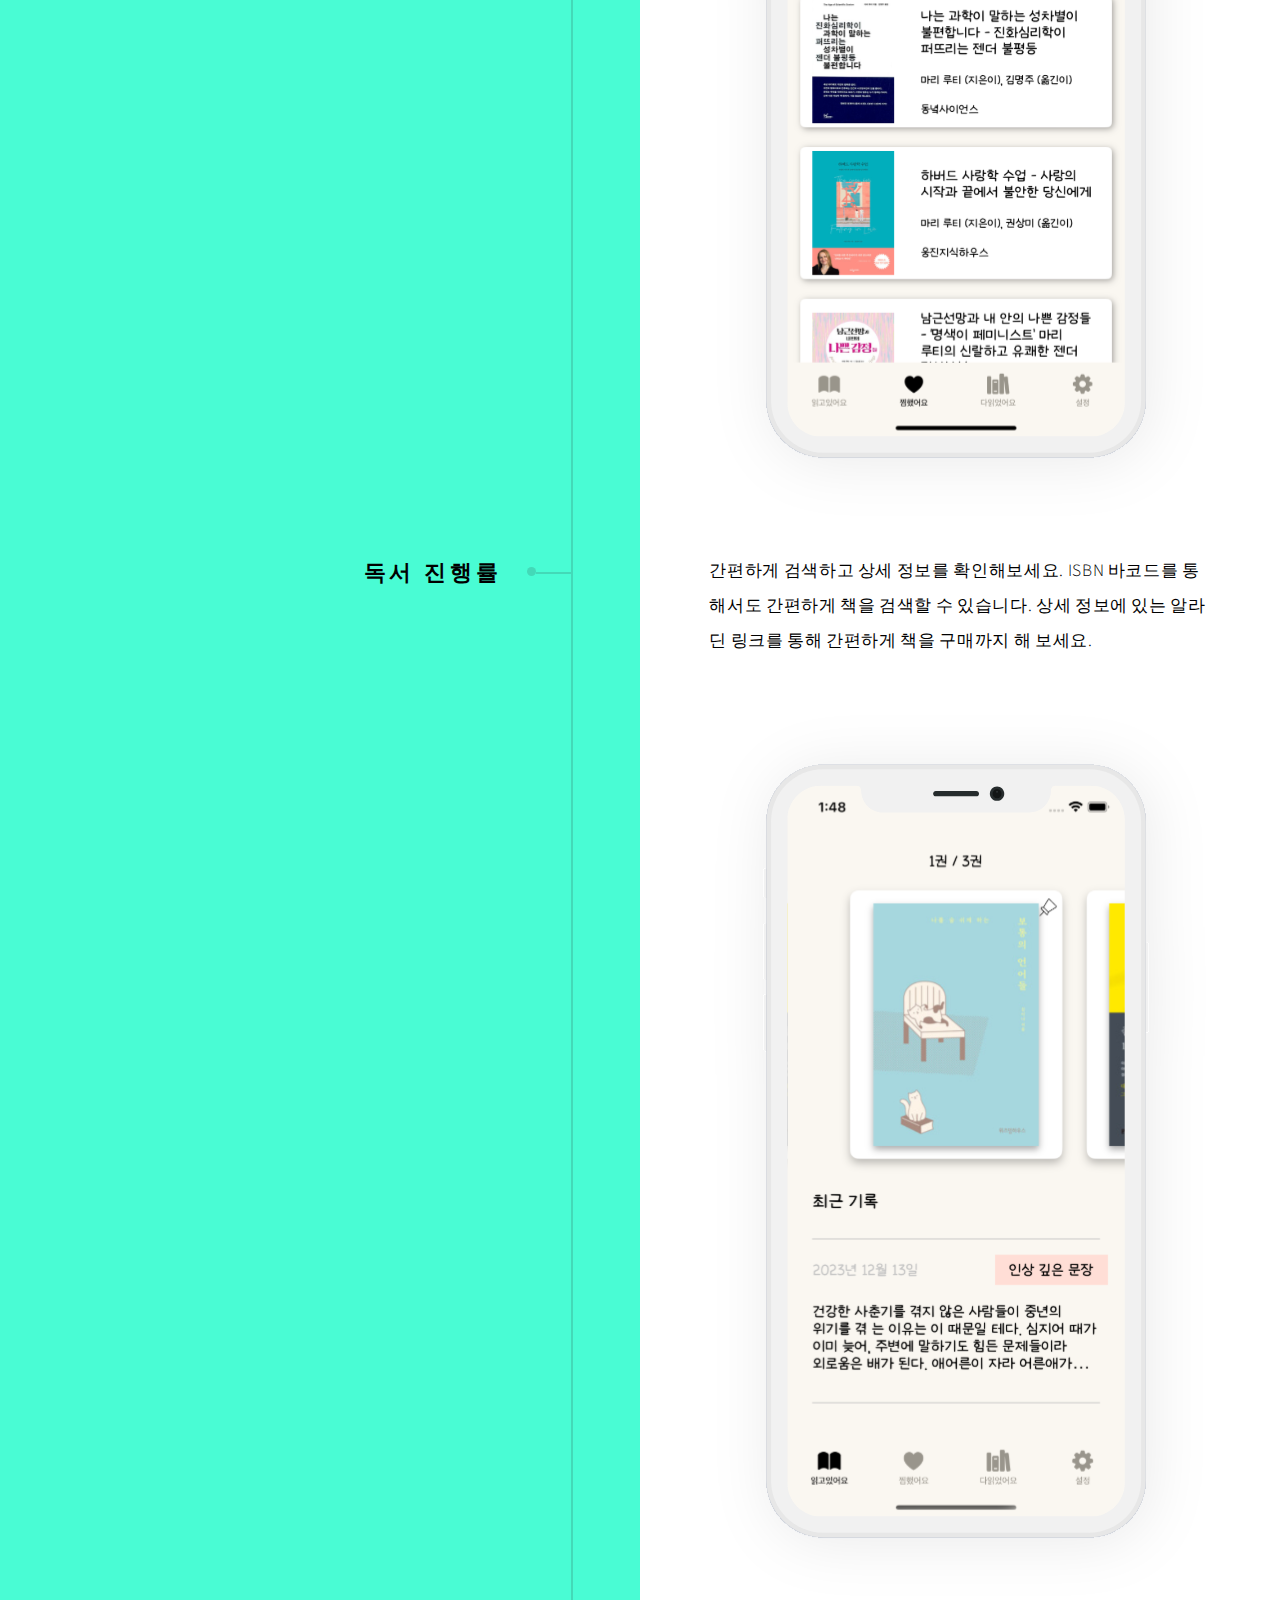
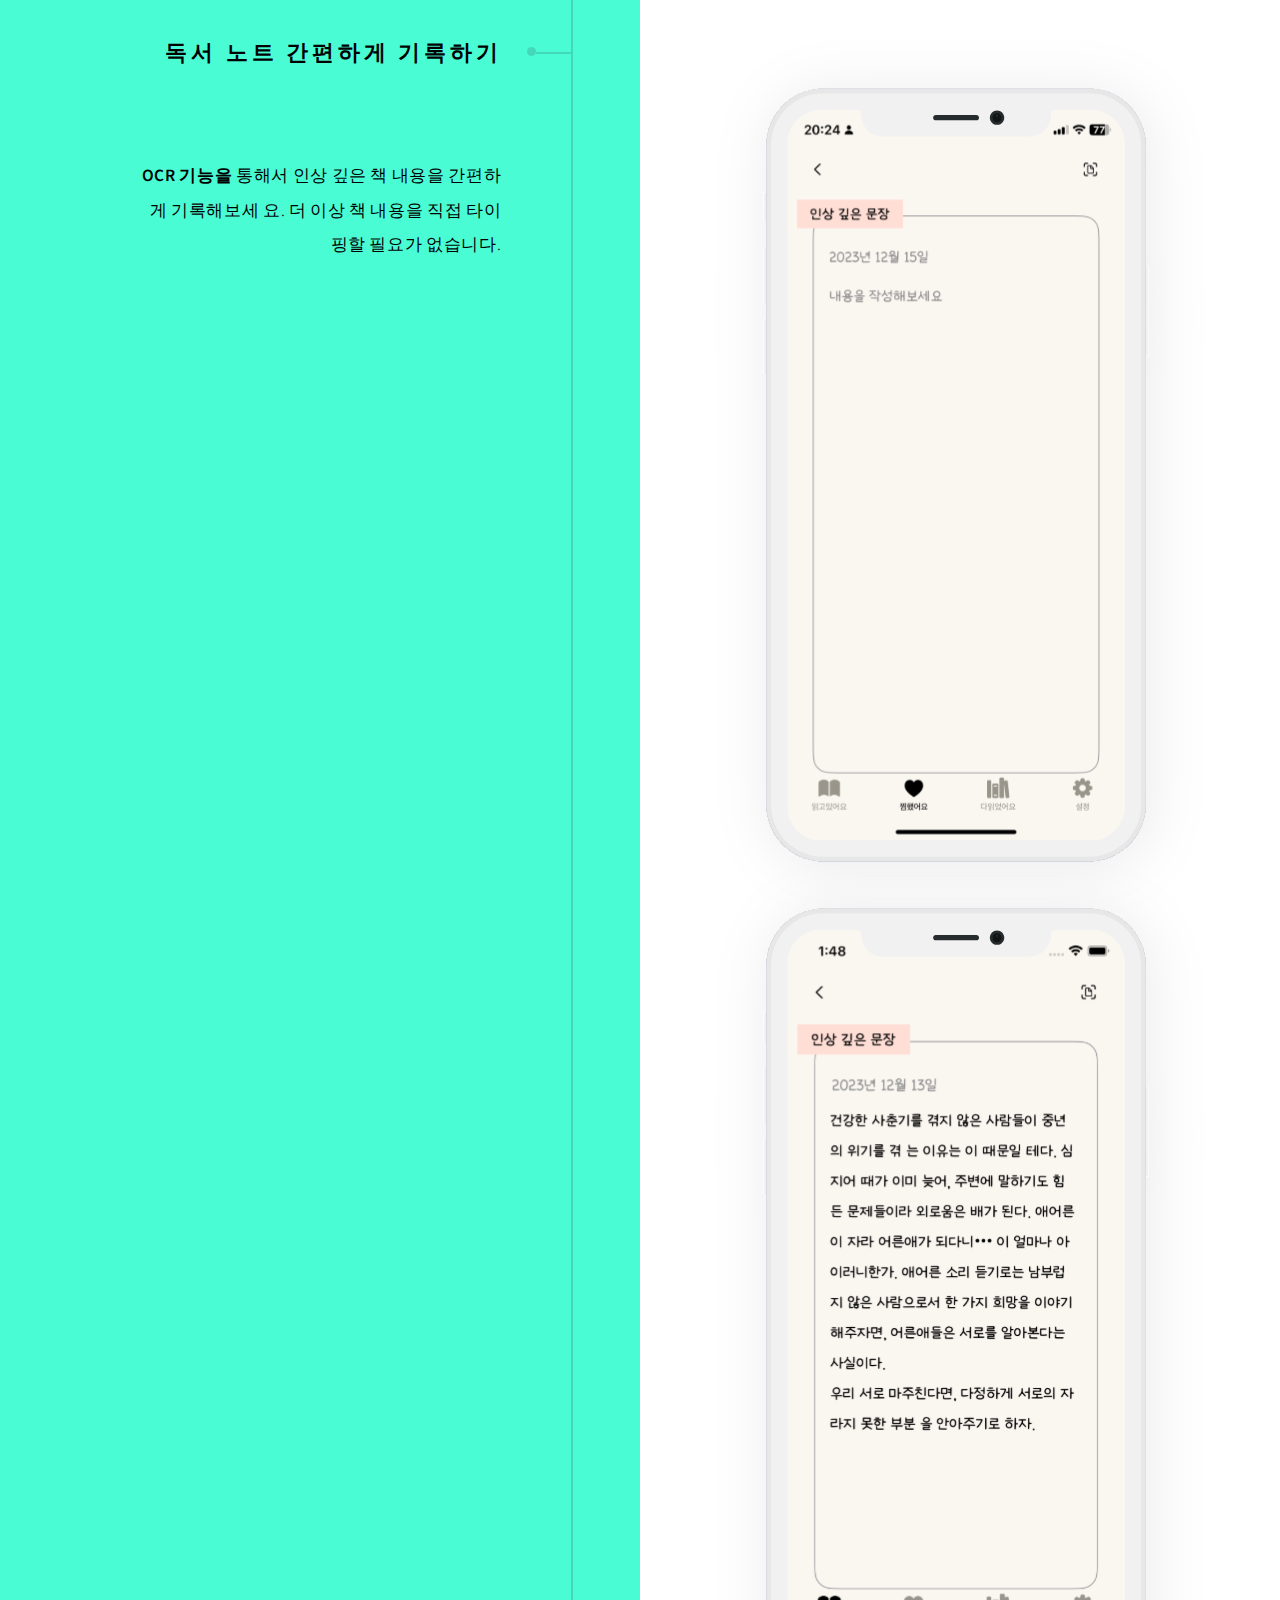
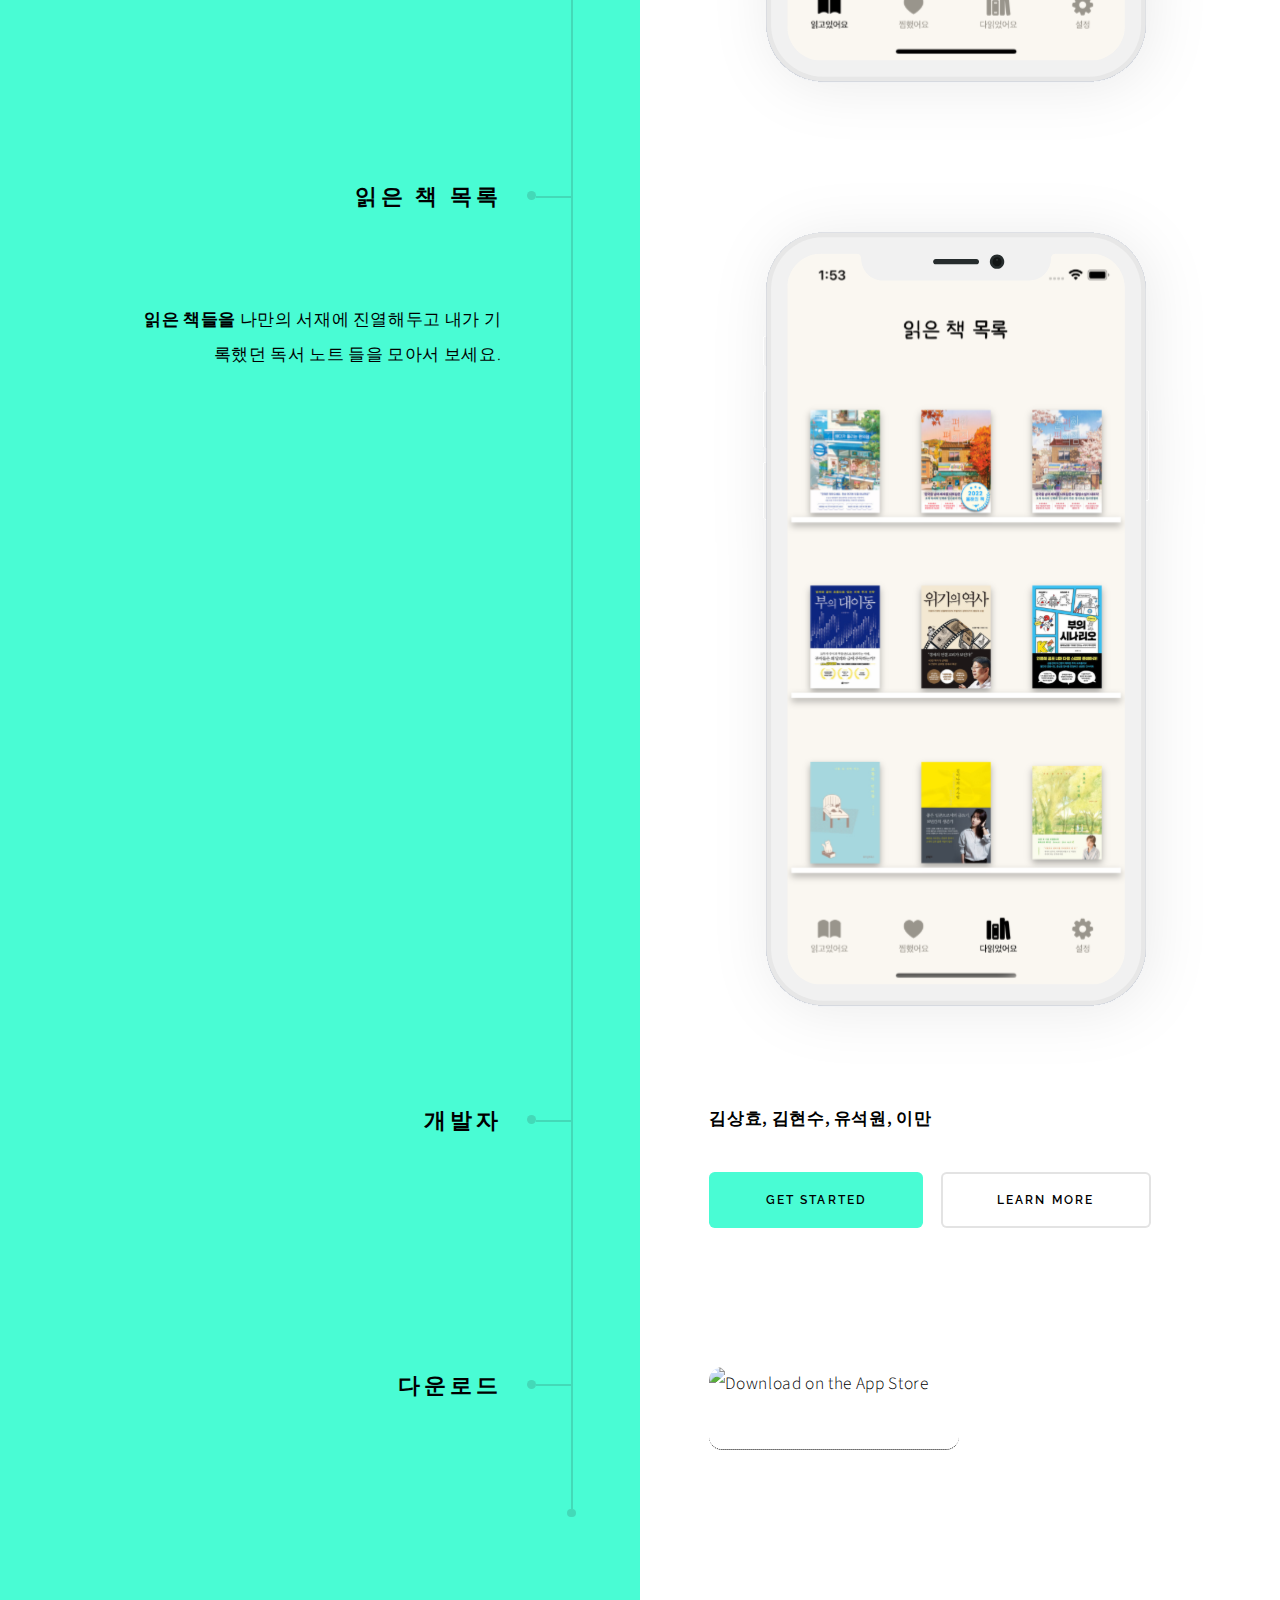
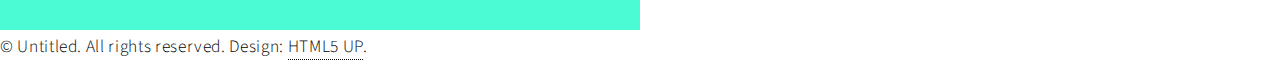
==== commit 0a136fa3: "changed index.html" ====
--- a/docs/index.html
+++ b/docs/index.html
@@ -83,6 +83,16 @@
                             <div class="content">
                                 <p><strong>읽고 있는 책 목록에 추가하고 싶은 책을</strong> 간편하게 검색하고 상세 정보를 확인해보세요. ISBN 바코드를 통해서도 간편하게 책을 검색할 수 있습니다. 상세 정보에 있는 알라딘 링크를 통해 간편하게 책을 구매까지 해 보세요. </p>
                                 <span class="image main"><img src="images/search.svg" alt="" /></span>
+                            </div>
+                        </section>
+                        
+                        <section>
+                            <header>
+                                <h2>독서 진행률</h2>
+                            </header>
+                            <div class="content">
+                                <p><strong></strong> 간편하게 검색하고 상세 정보를 확인해보세요. ISBN 바코드를 통해서도 간편하게 책을 검색할 수 있습니다. 상세 정보에 있는 알라딘 링크를 통해 간편하게 책을 구매까지 해 보세요. </p>
+                                <span class="image main"><img src="images/Group 6.svg" alt="" /></span>
                             </div>
                         </section>
 
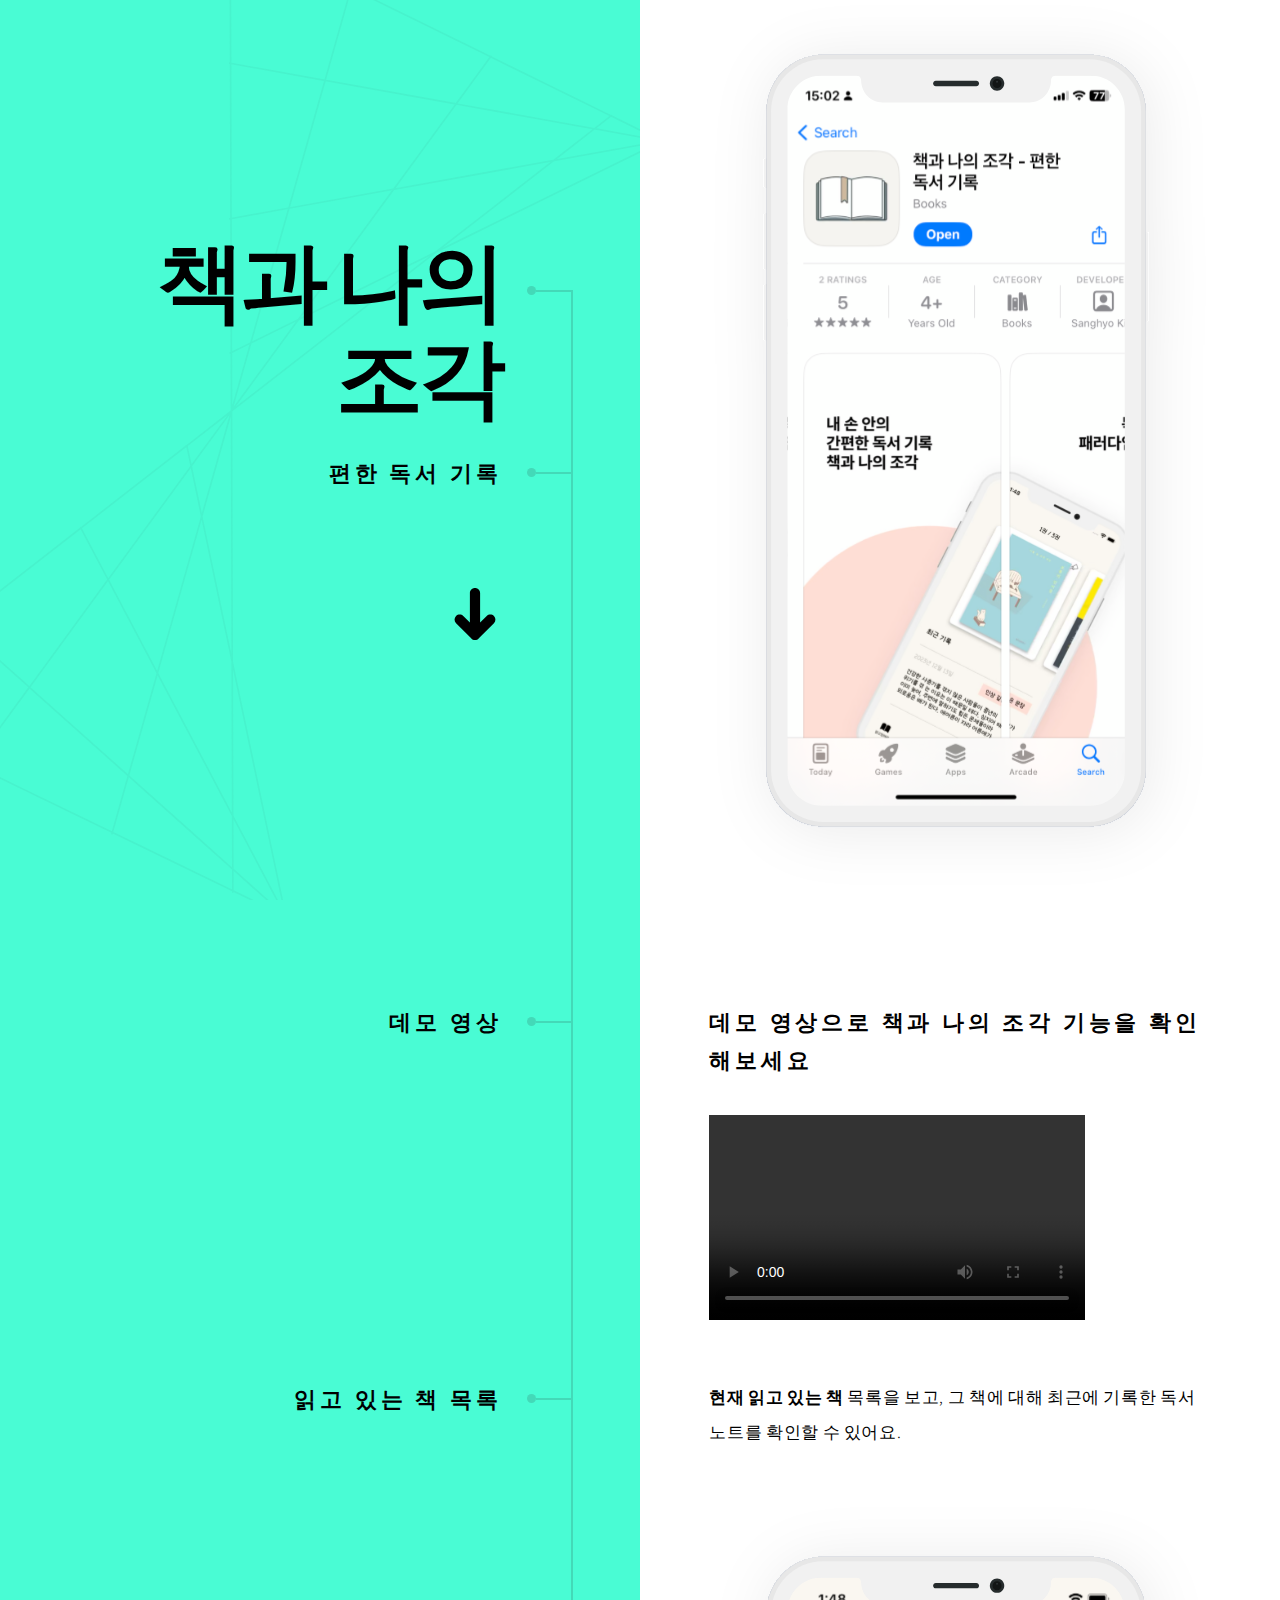
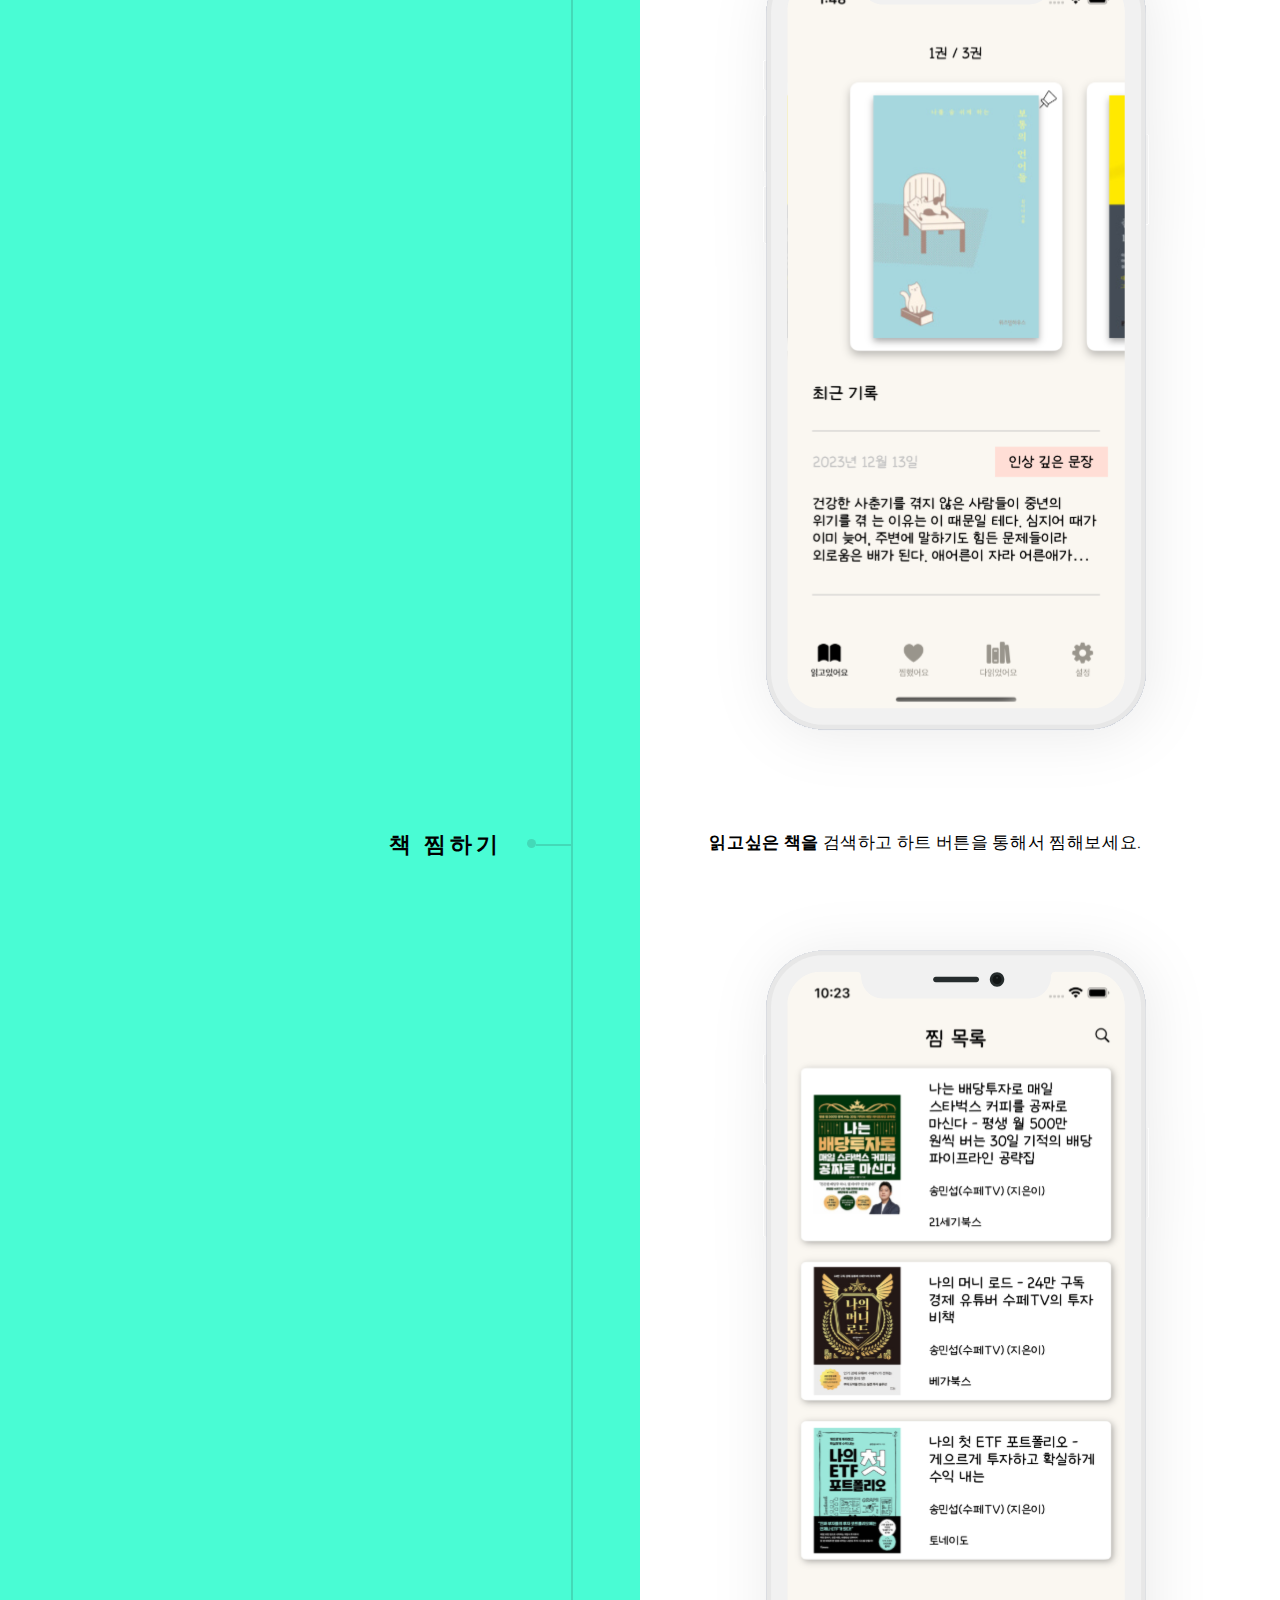
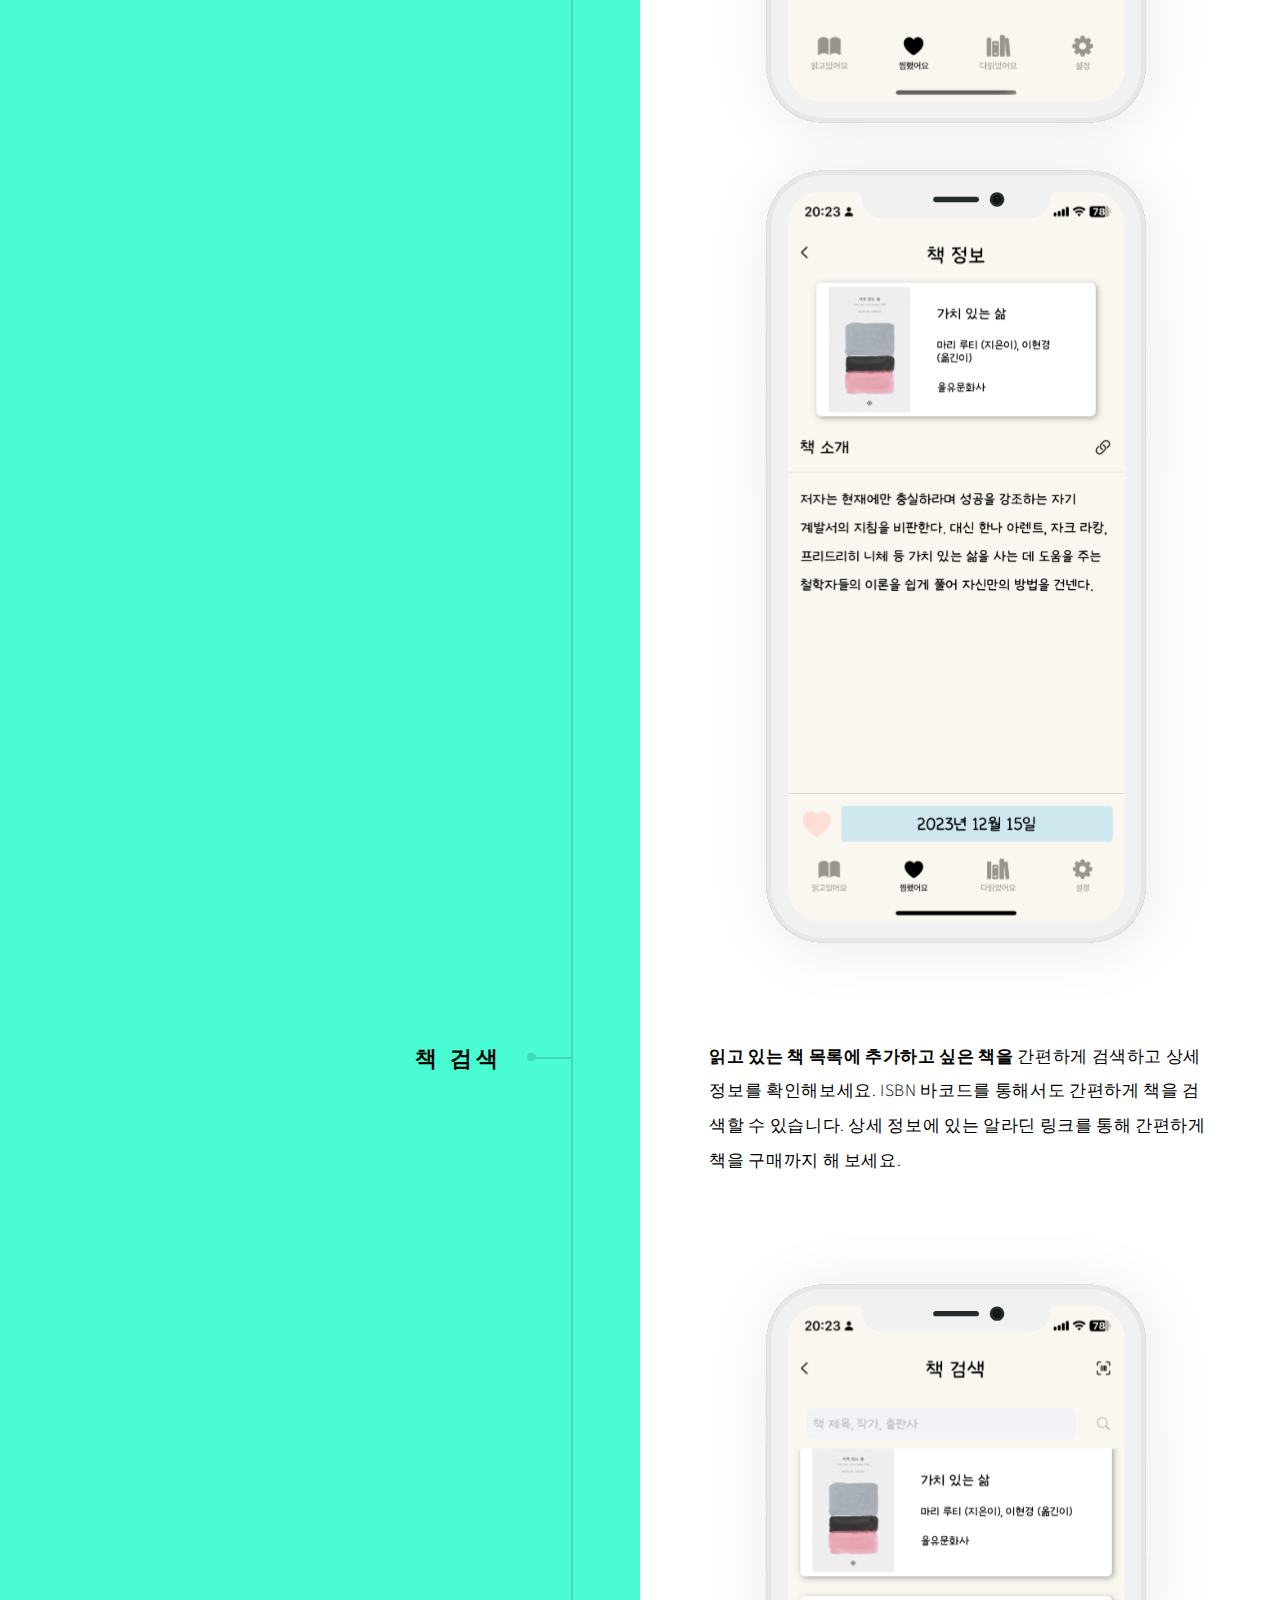
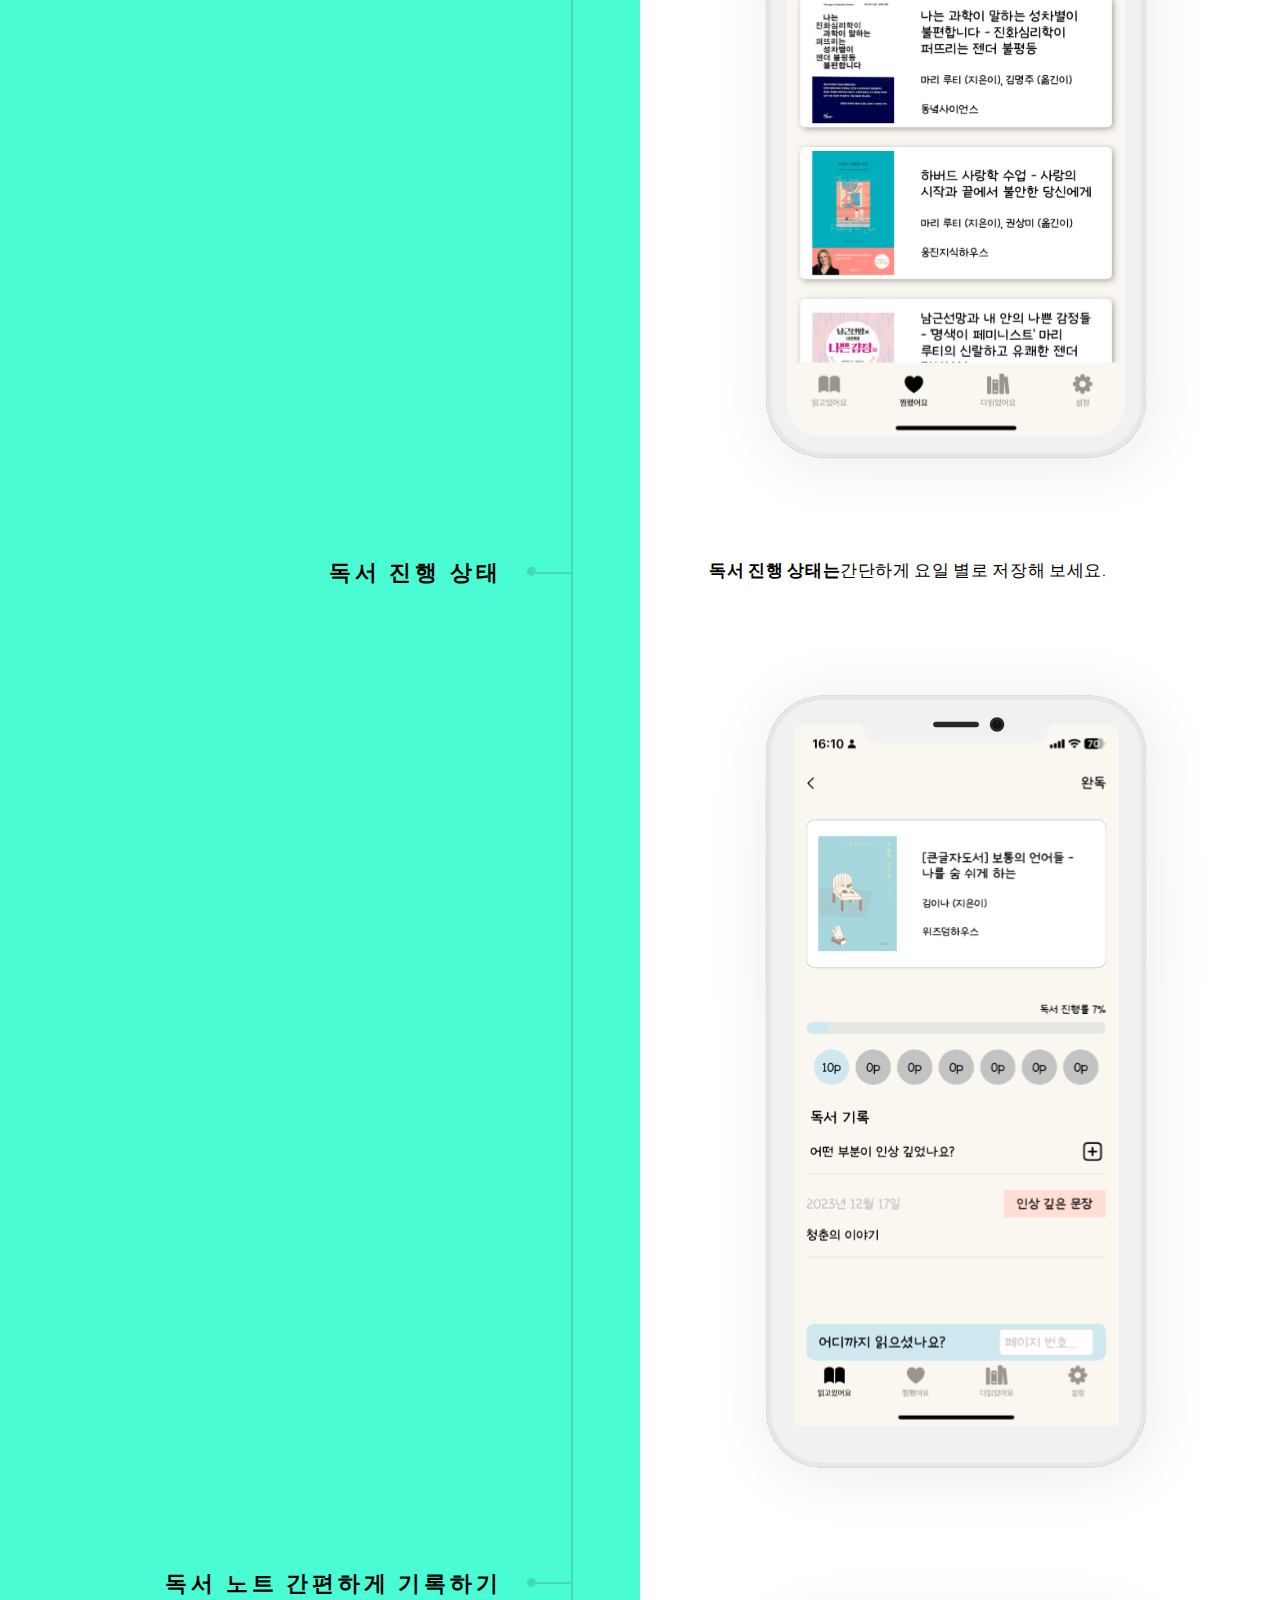
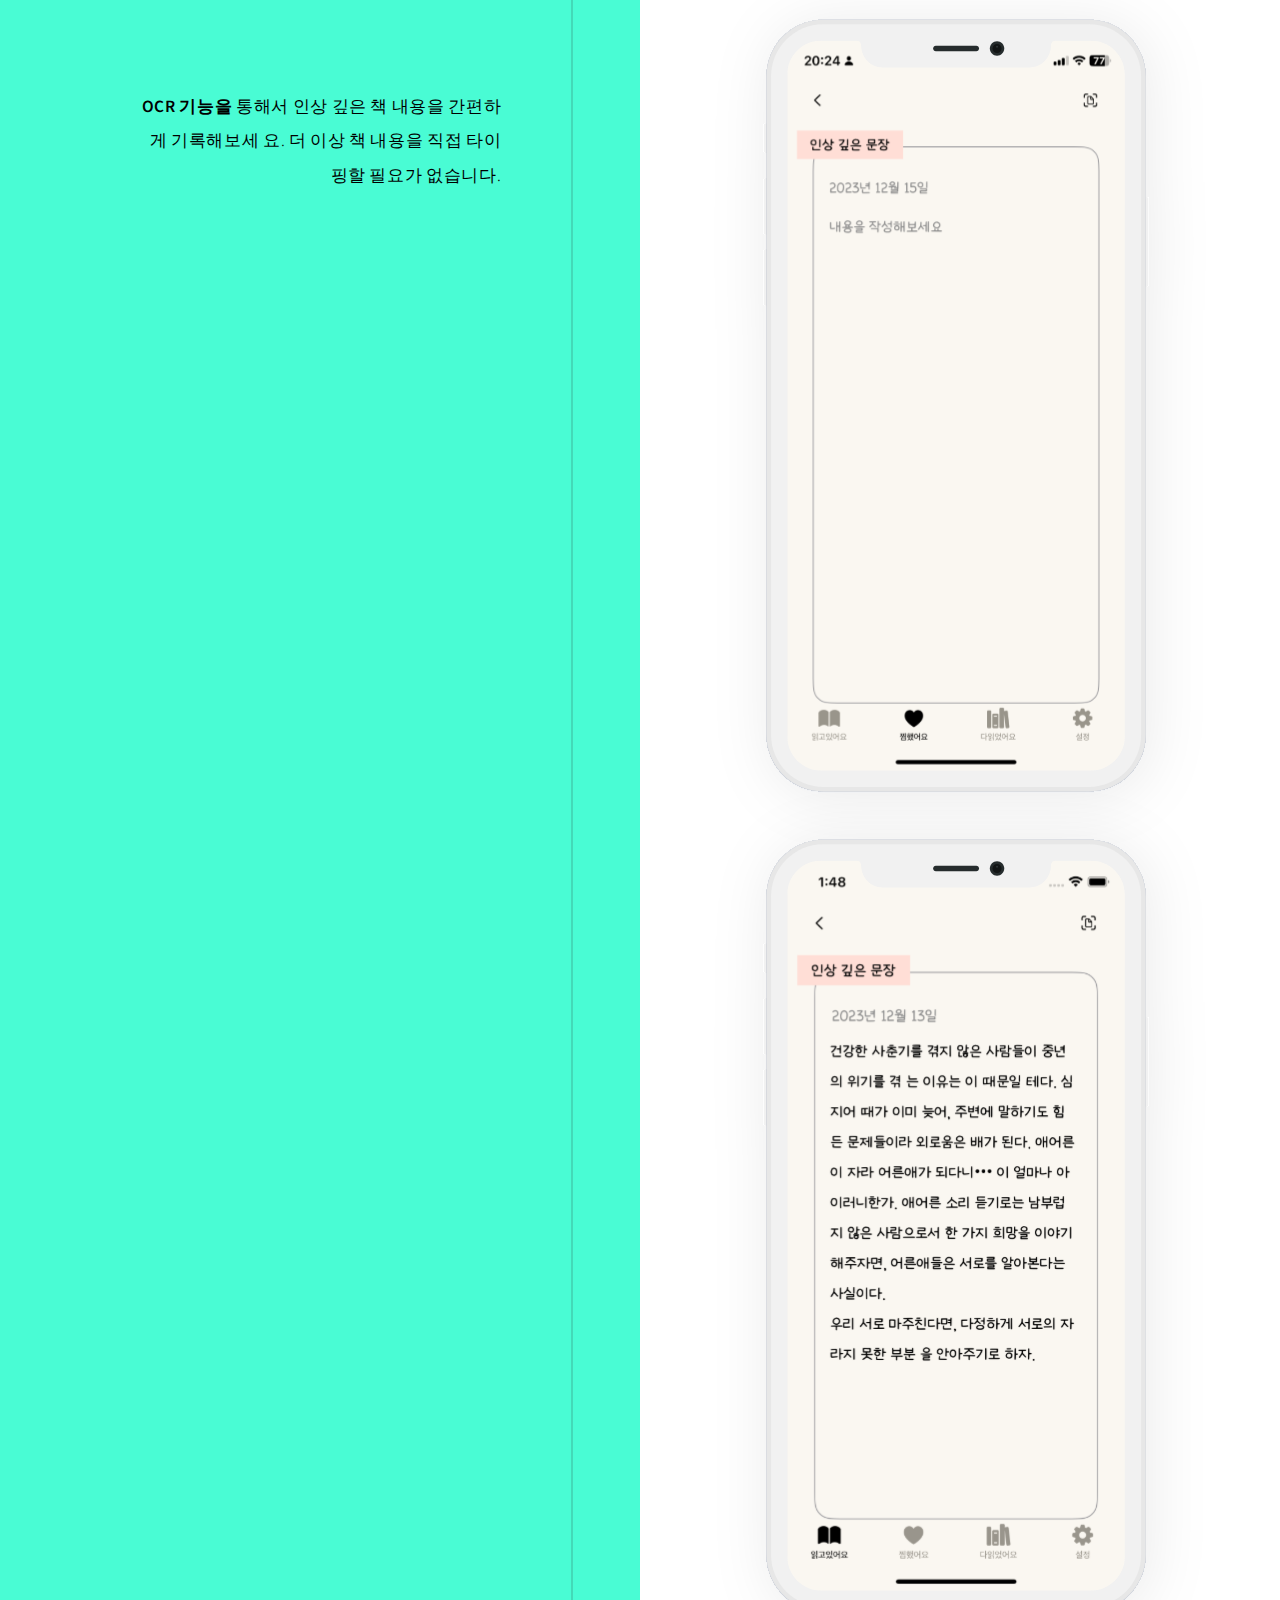
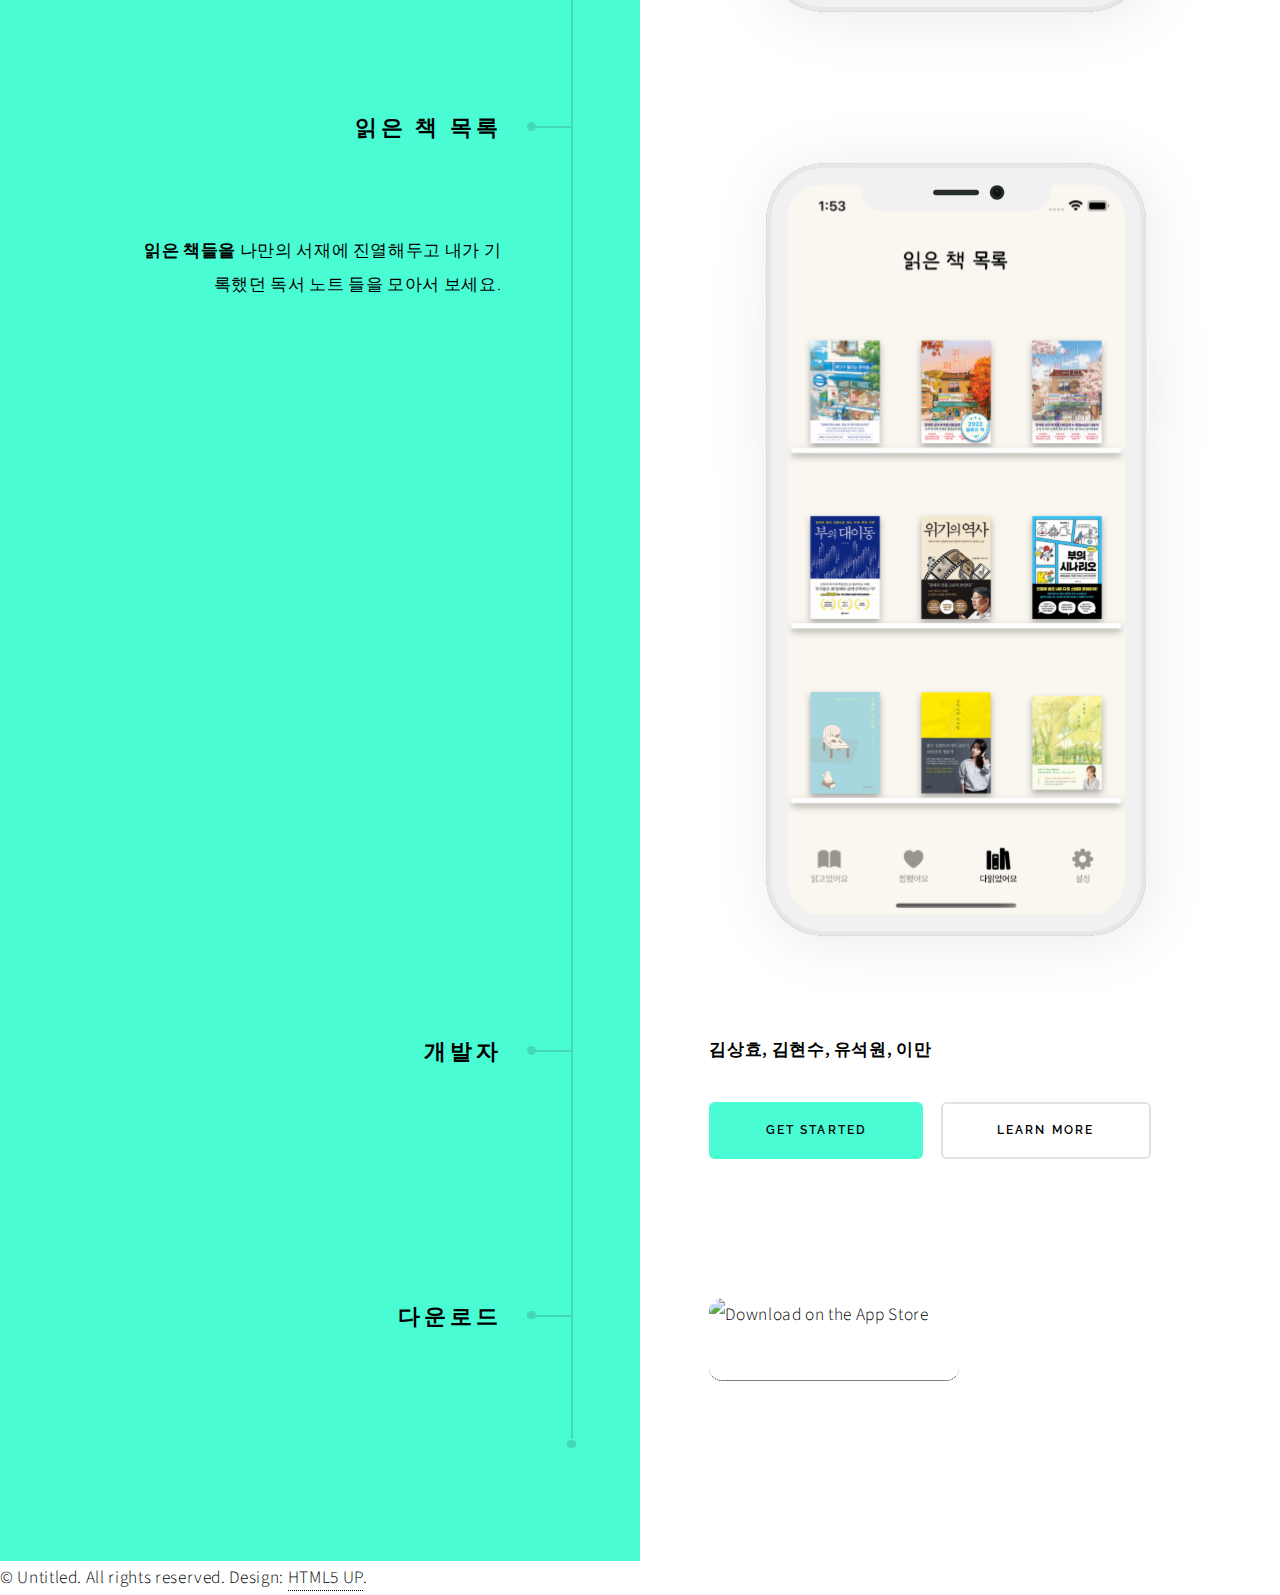
==== commit 5f35f64d: "changed index.html" ====
--- a/docs/index.html
+++ b/docs/index.html
@@ -88,11 +88,11 @@
                         
                         <section>
                             <header>
-                                <h2>독서 진행률</h2>
+                                <h2>독서 진행 상태</h2>
                             </header>
                             <div class="content">
-                                <p><strong></strong> 간편하게 검색하고 상세 정보를 확인해보세요. ISBN 바코드를 통해서도 간편하게 책을 검색할 수 있습니다. 상세 정보에 있는 알라딘 링크를 통해 간편하게 책을 구매까지 해 보세요. </p>
-                                <span class="image main"><img src="images/Group 6.svg" alt="" /></span>
+                                <p><strong>독서 진행 상태는</strong>간단하게 요일 별로 저장해 보세요.</p>
+                                <span class="image main"><img src="images/Group 13.svg" alt="" /></span>
                             </div>
                         </section>
 
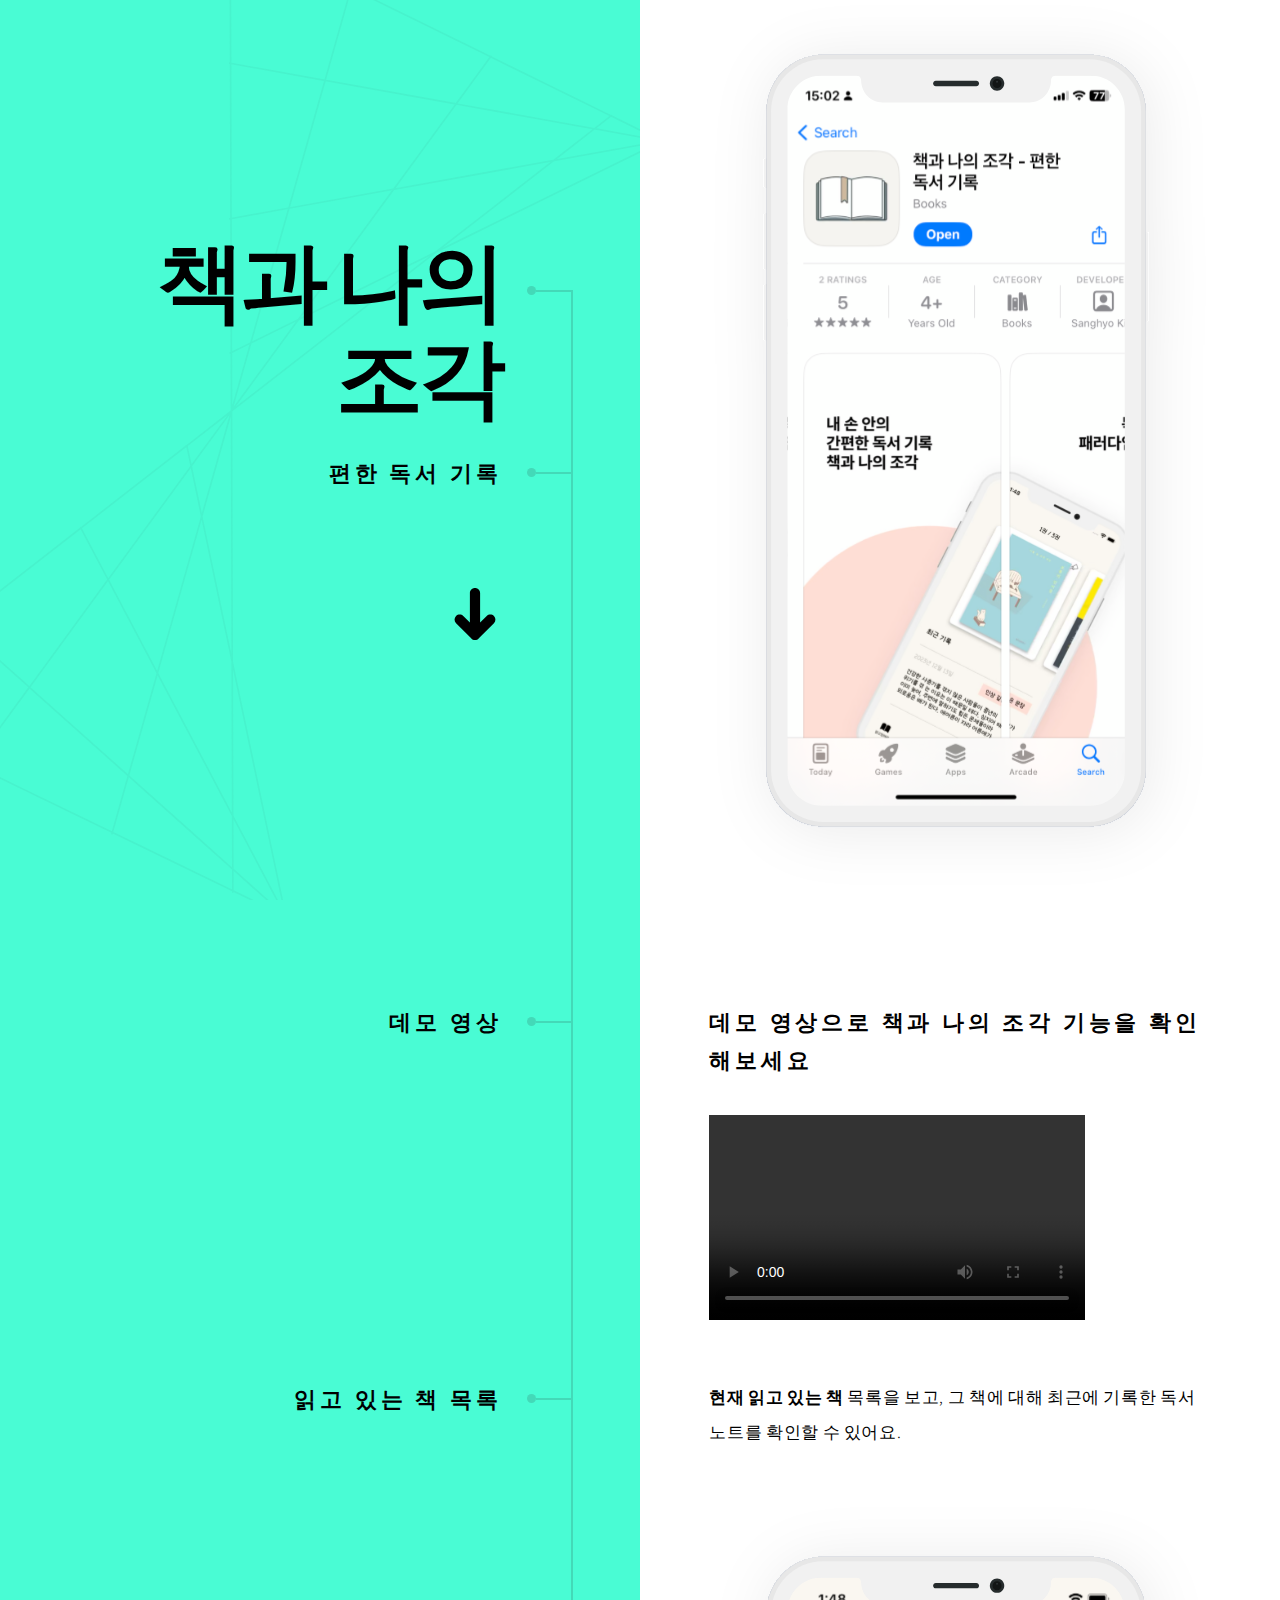
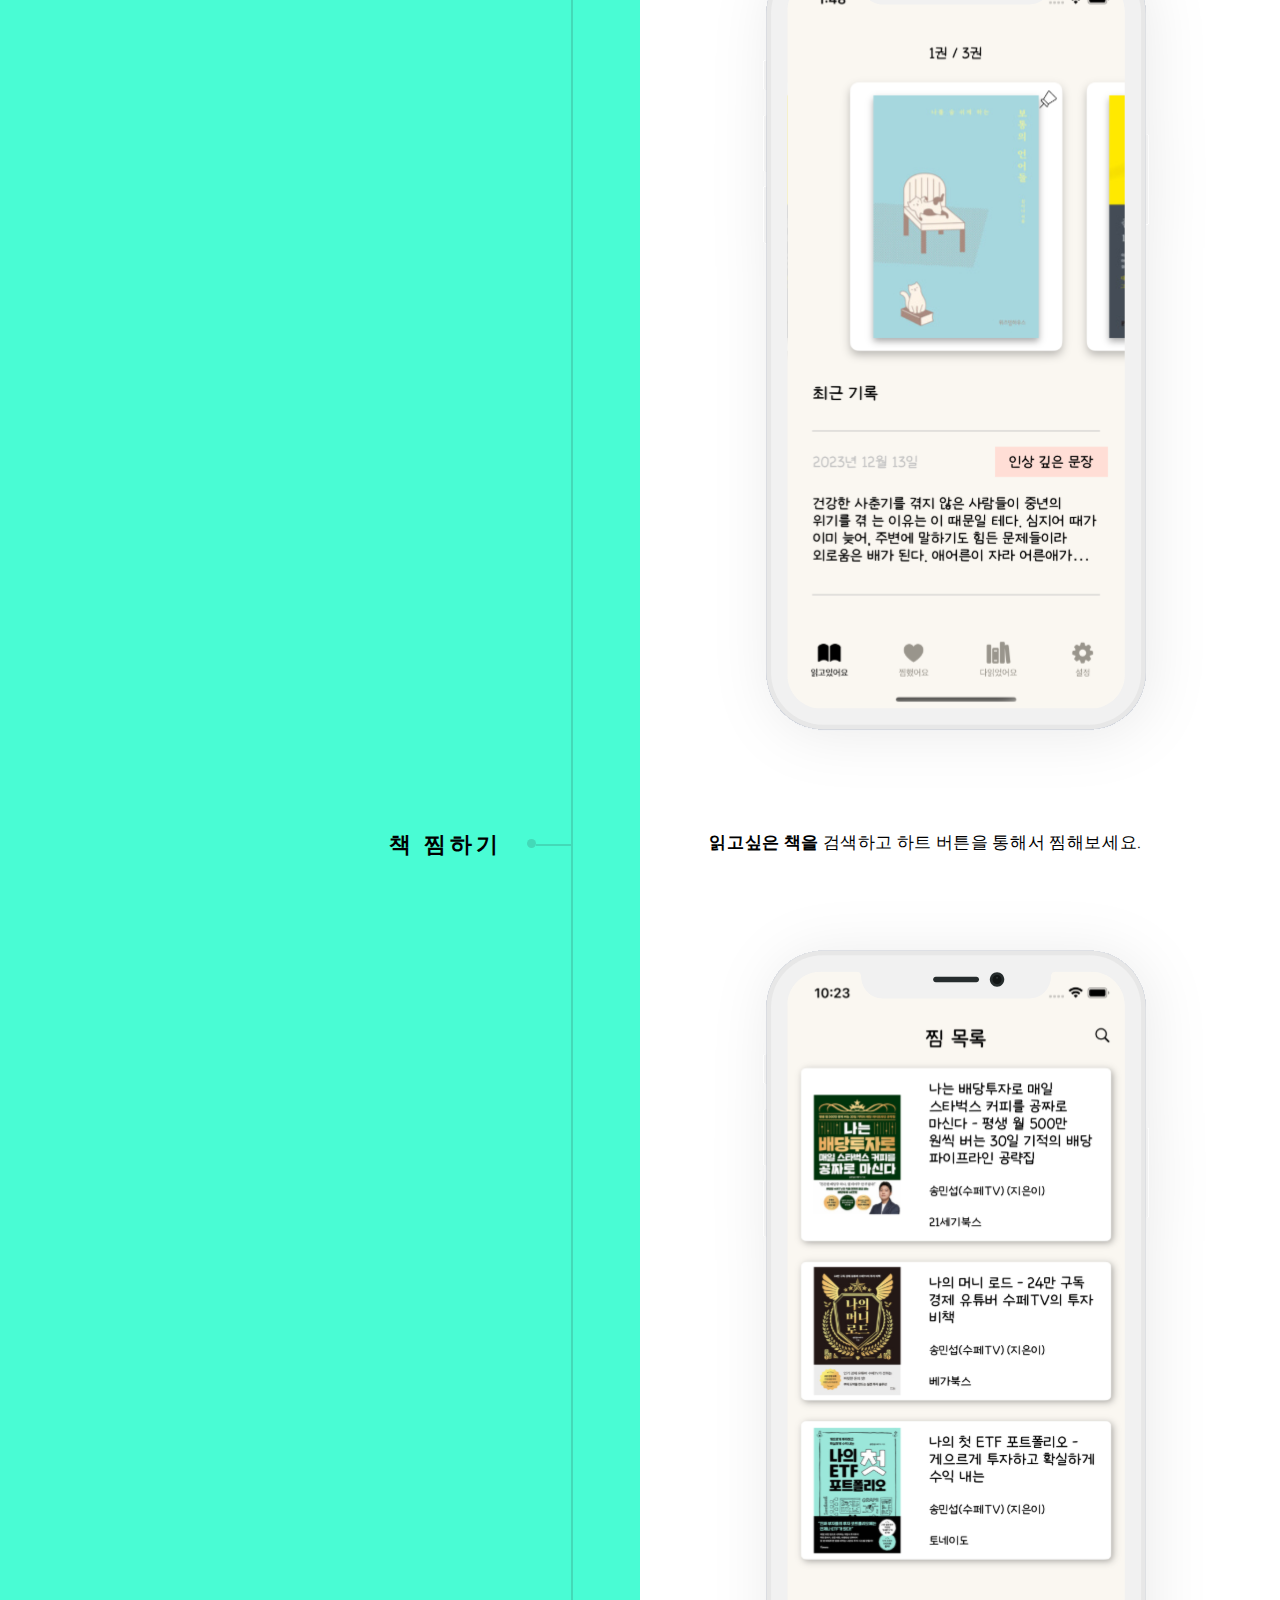
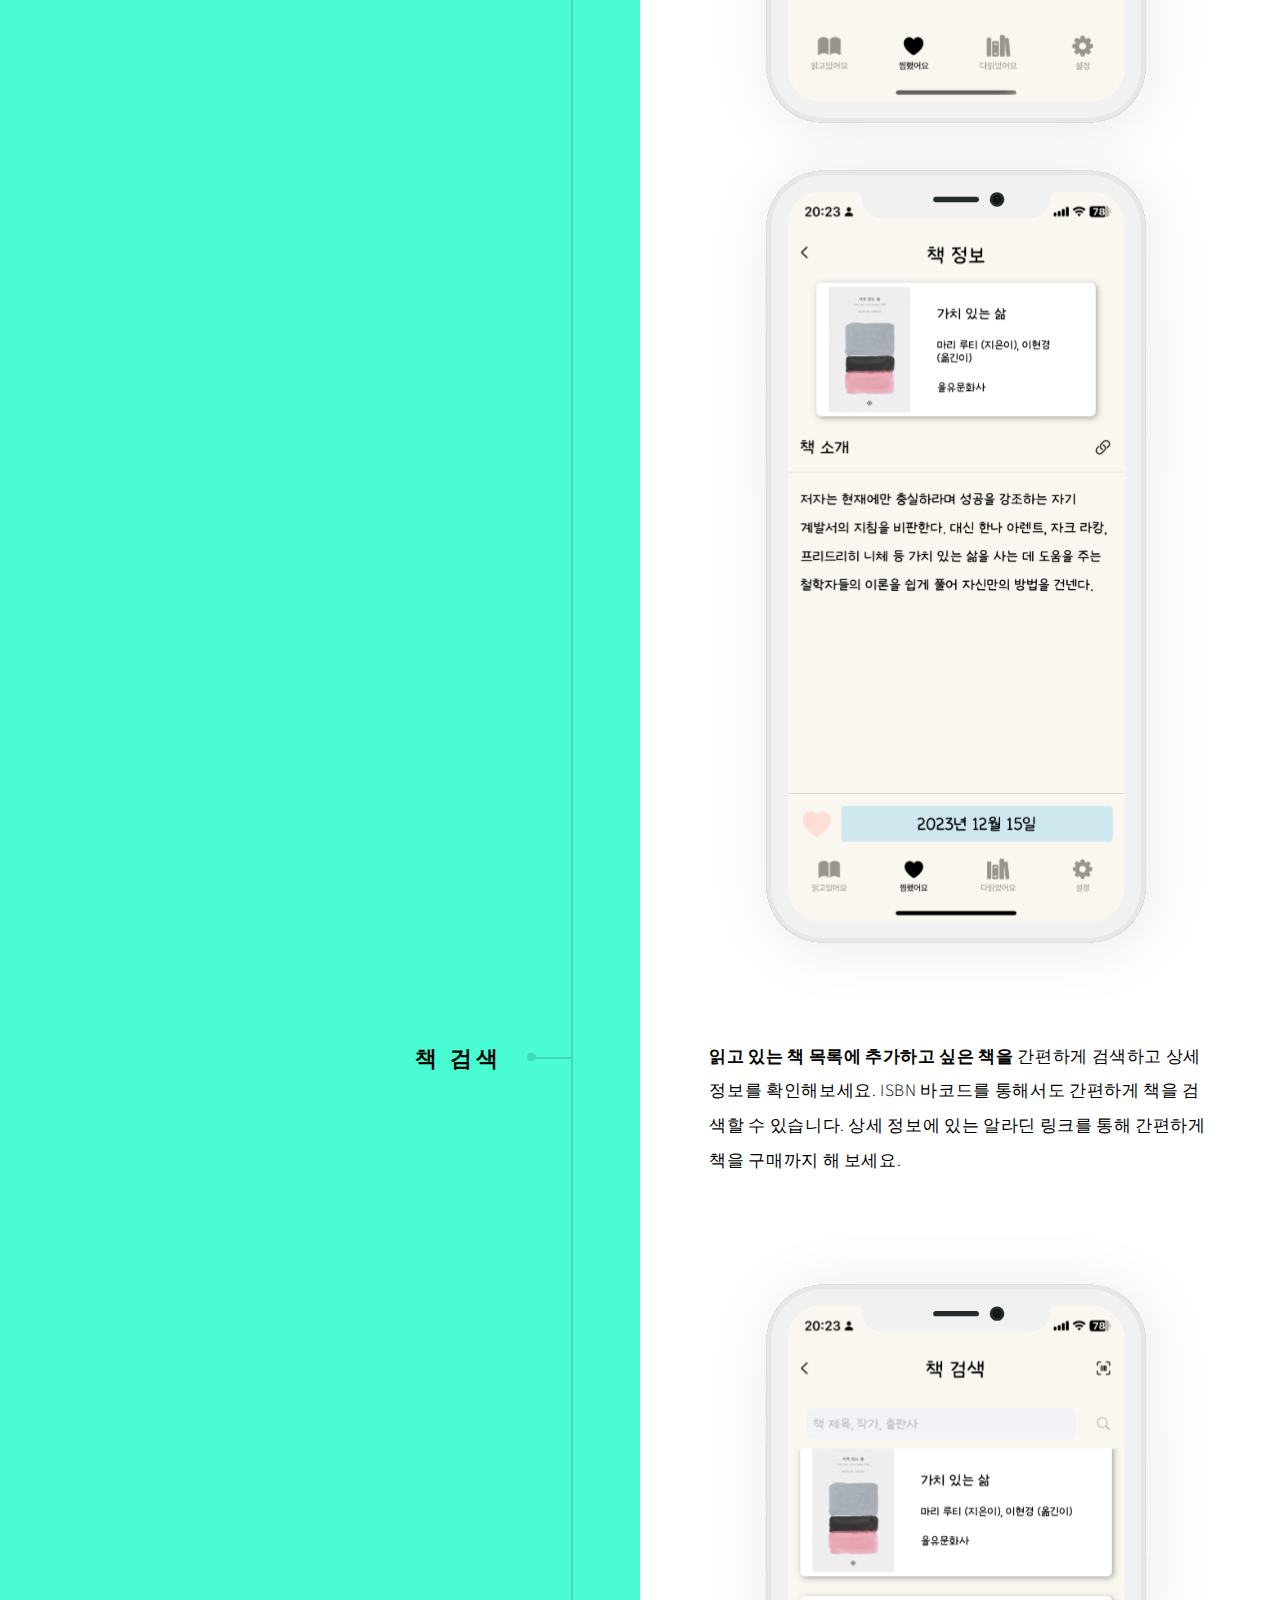
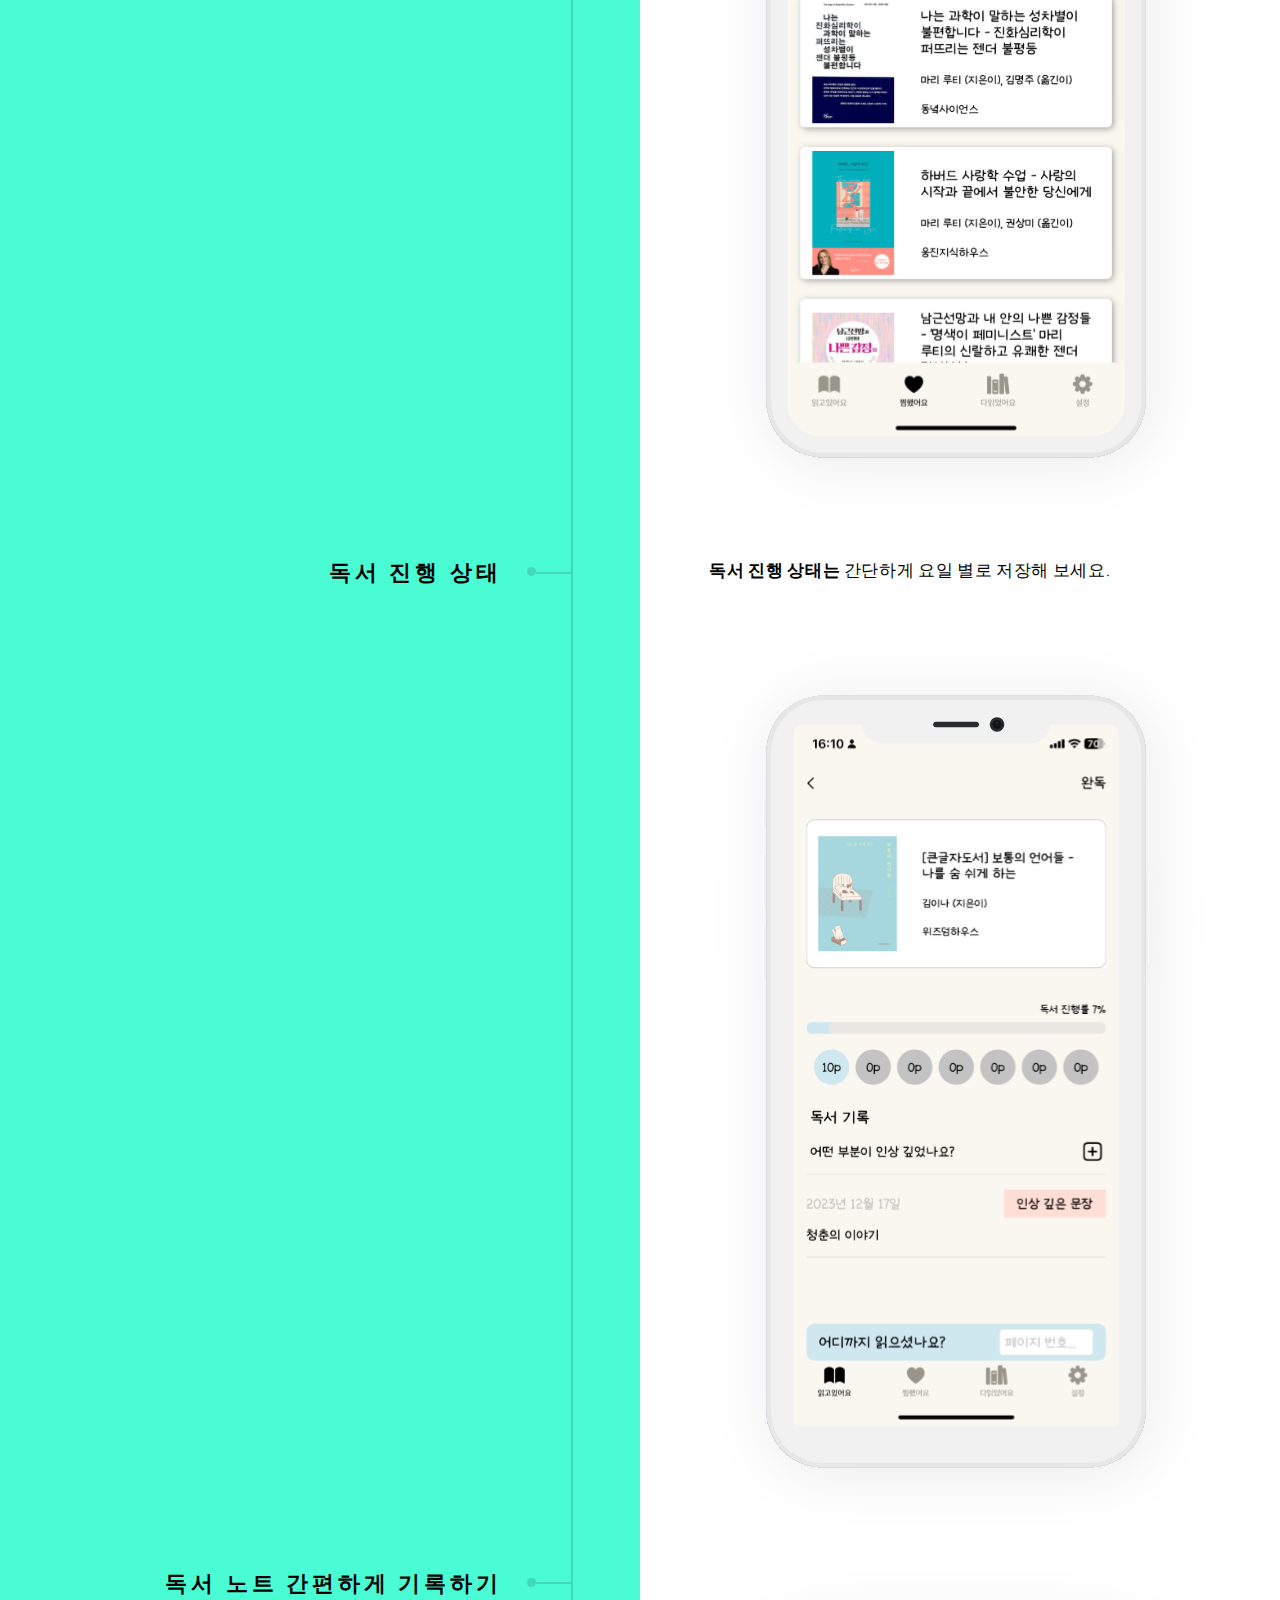
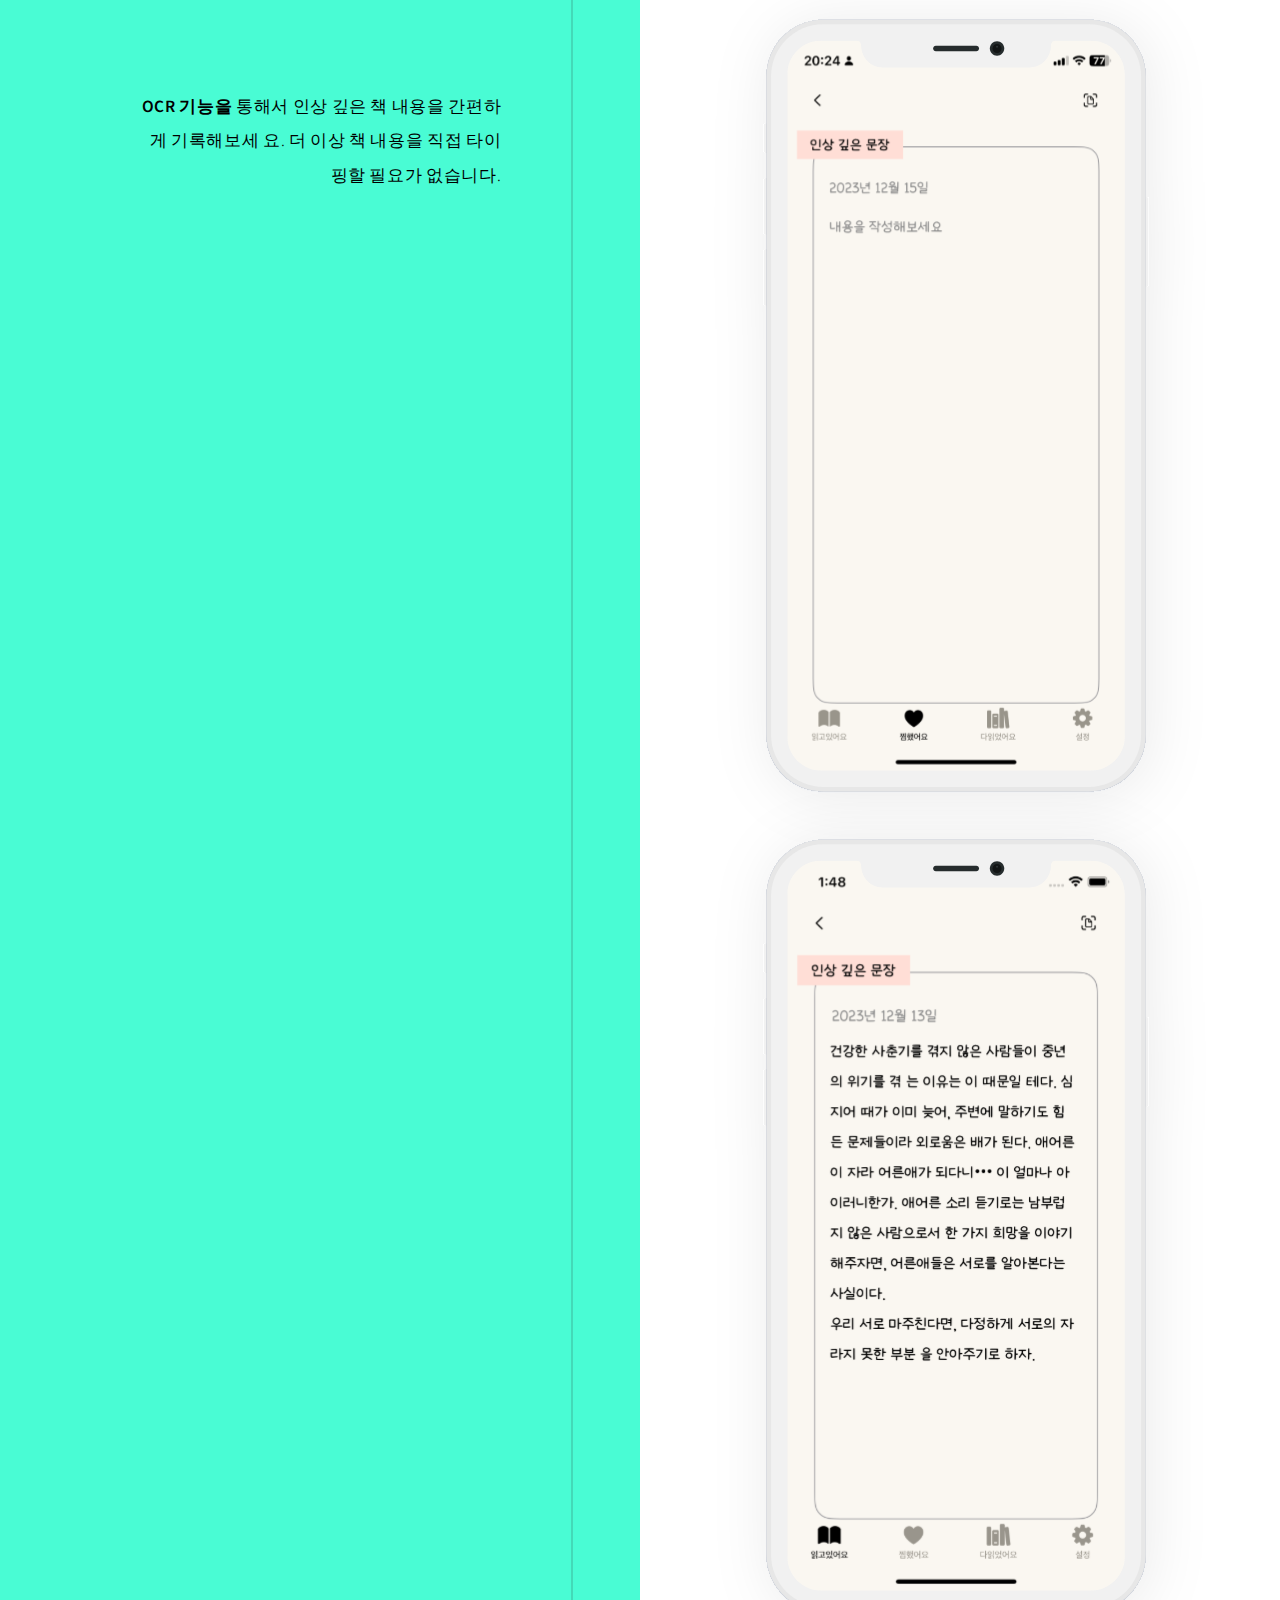
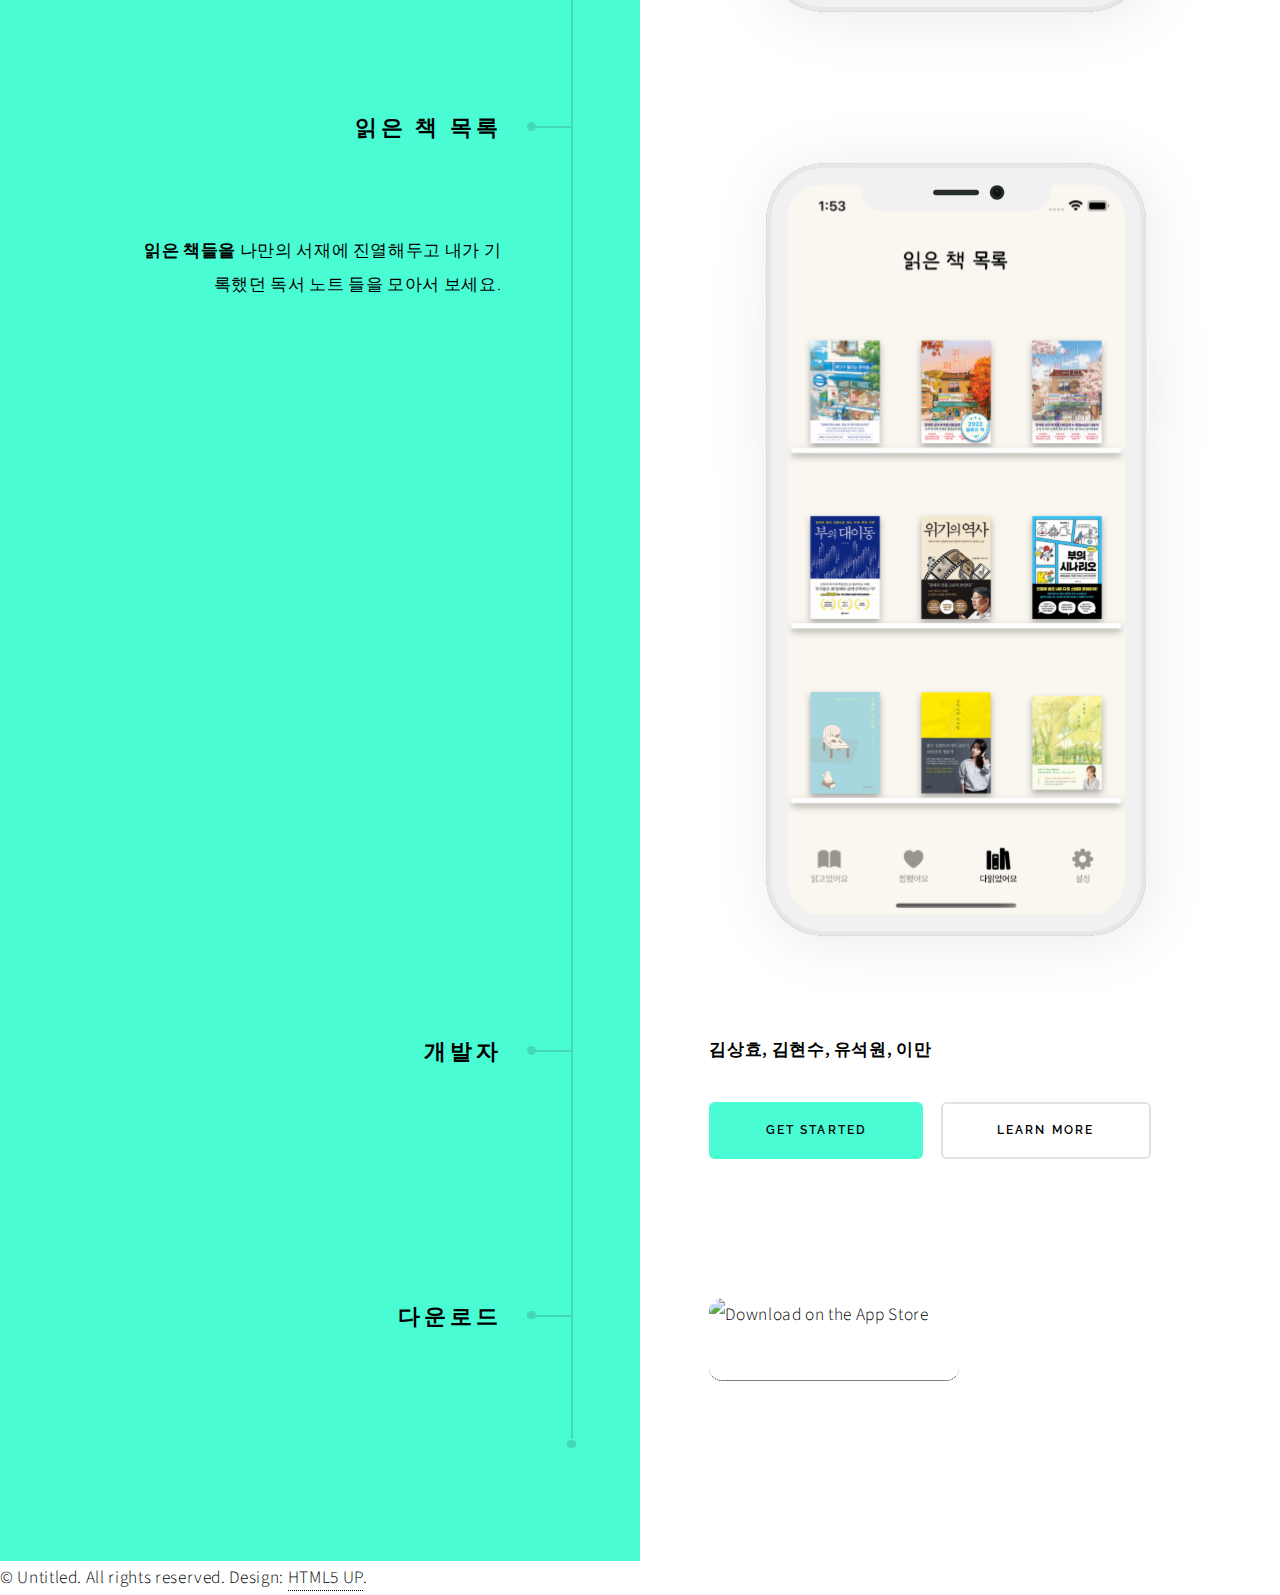
==== commit 49ae0052: "changed index.html" ====
--- a/docs/index.html
+++ b/docs/index.html
@@ -91,7 +91,7 @@
                                 <h2>독서 진행 상태</h2>
                             </header>
                             <div class="content">
-                                <p><strong>독서 진행 상태는</strong>간단하게 요일 별로 저장해 보세요.</p>
+                                <p><strong>독서 진행 상태는</strong> 간단하게 요일 별로 저장해 보세요.</p>
                                 <span class="image main"><img src="images/Group 13.svg" alt="" /></span>
                             </div>
                         </section>
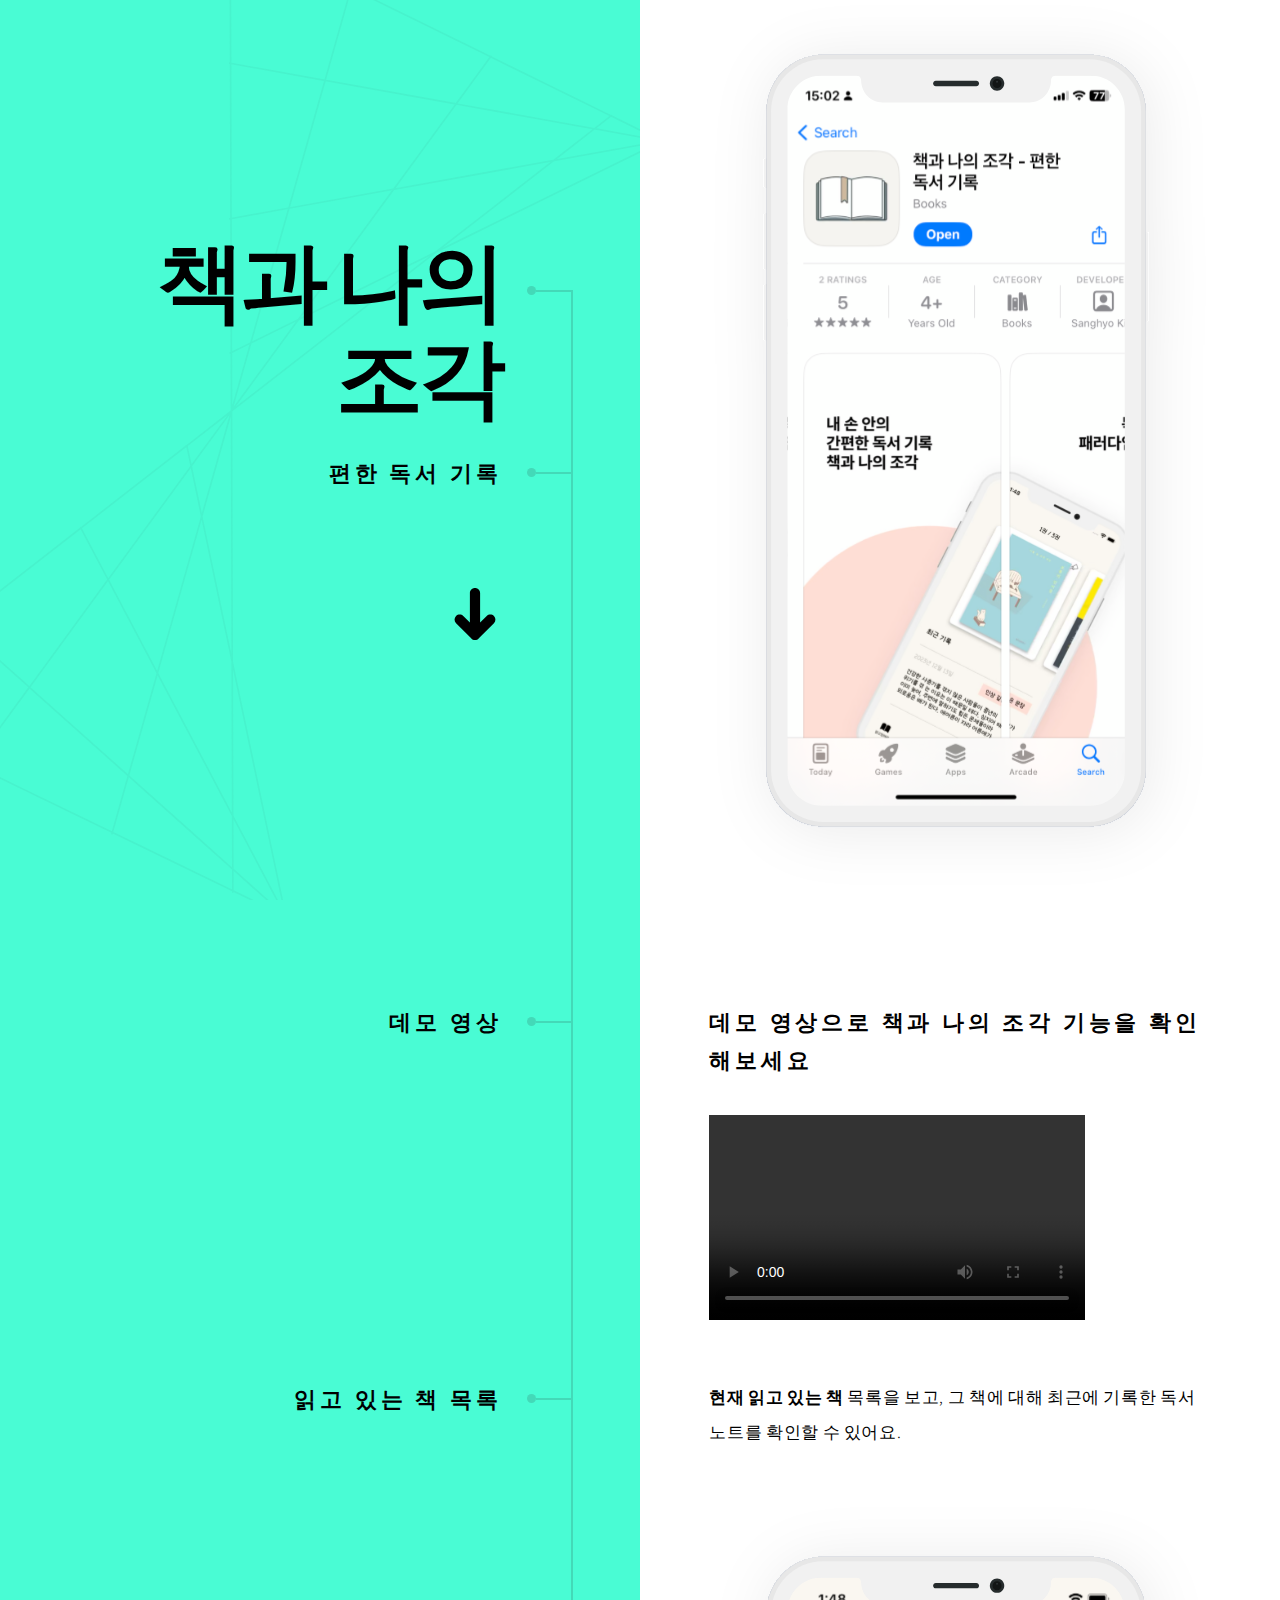
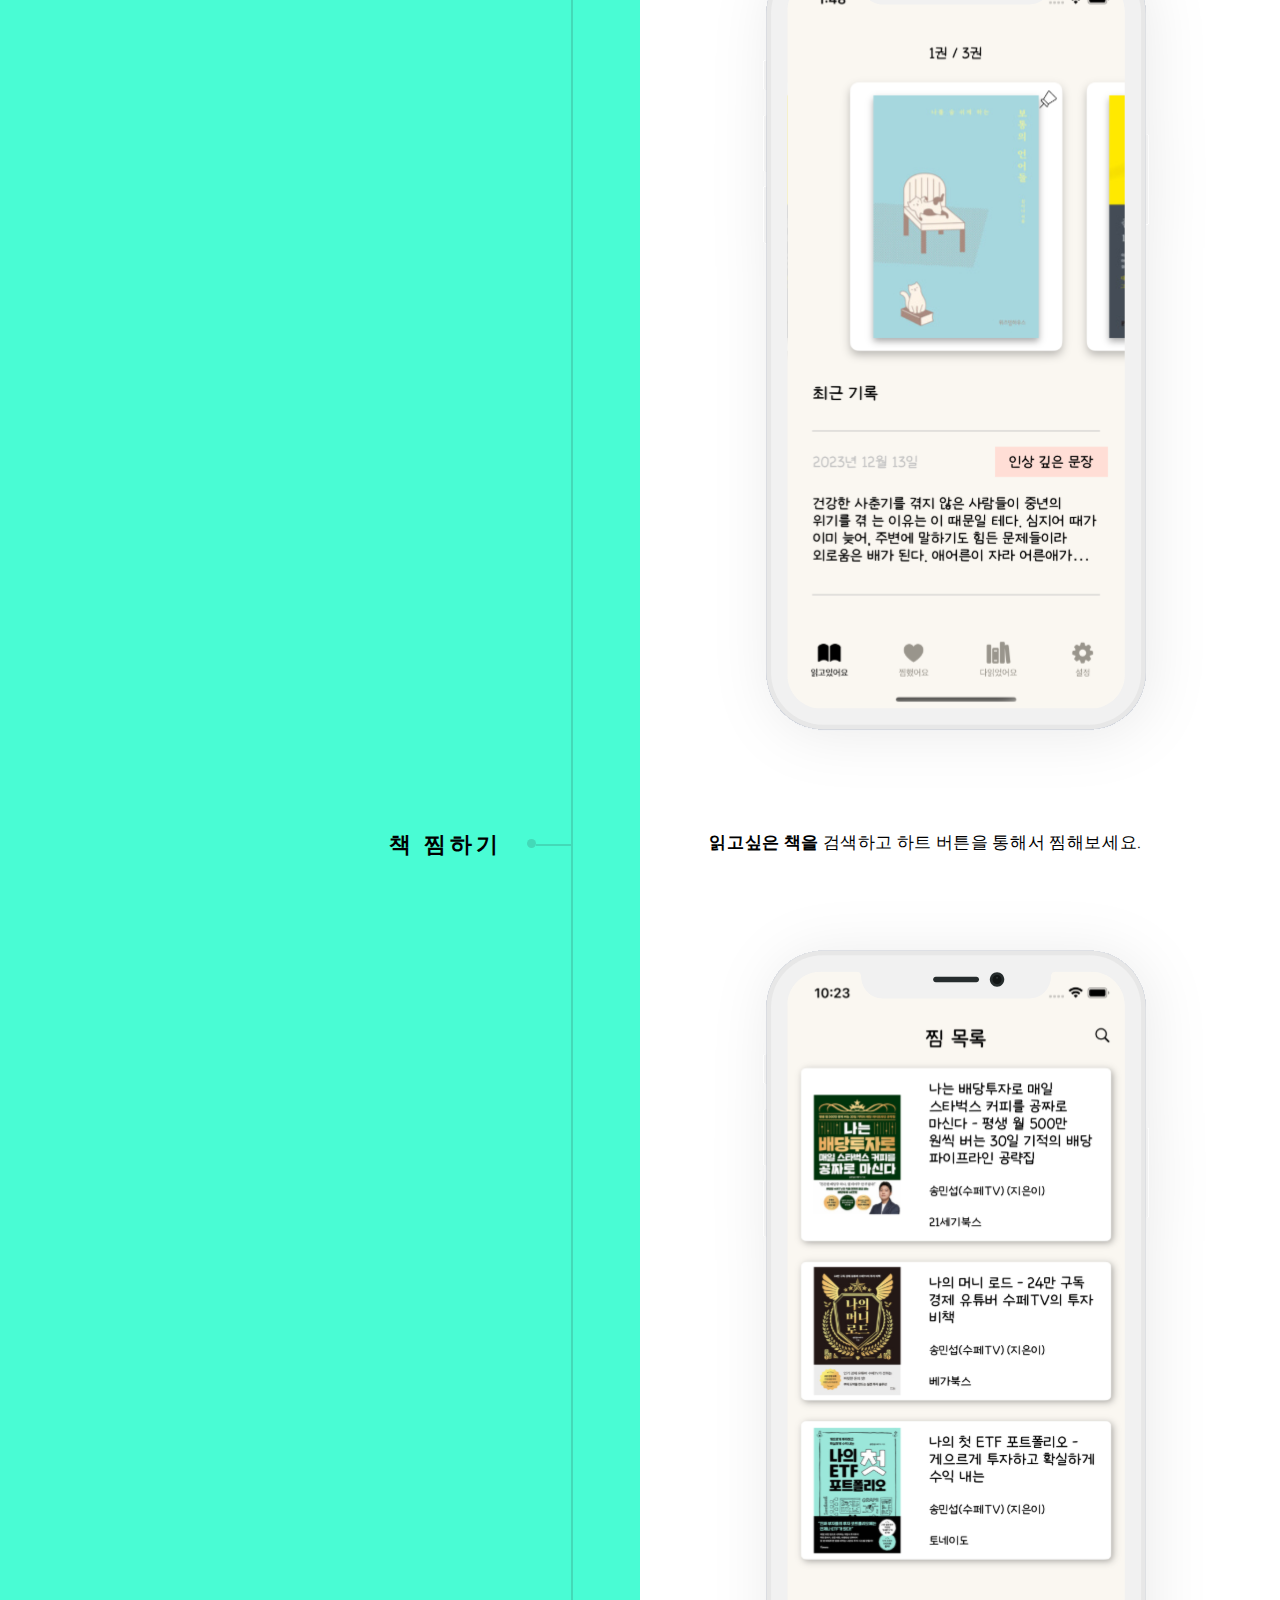
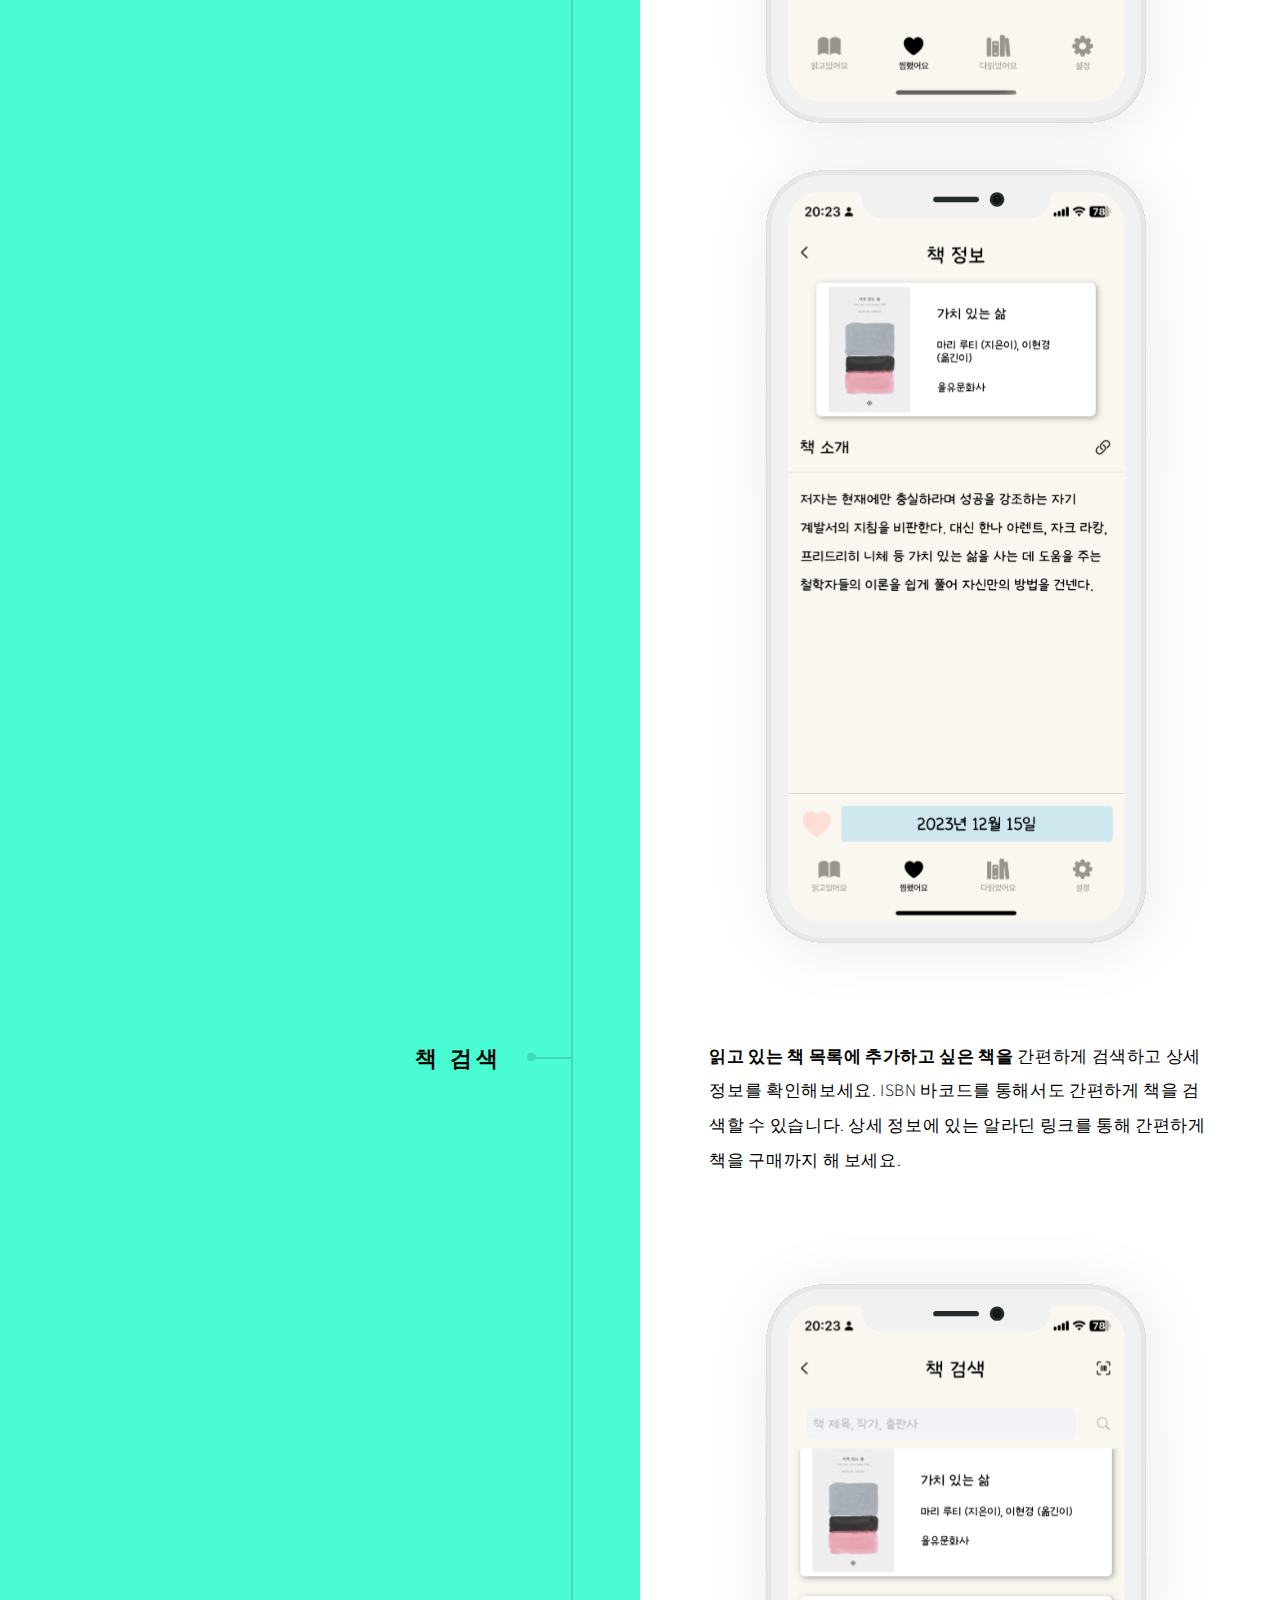
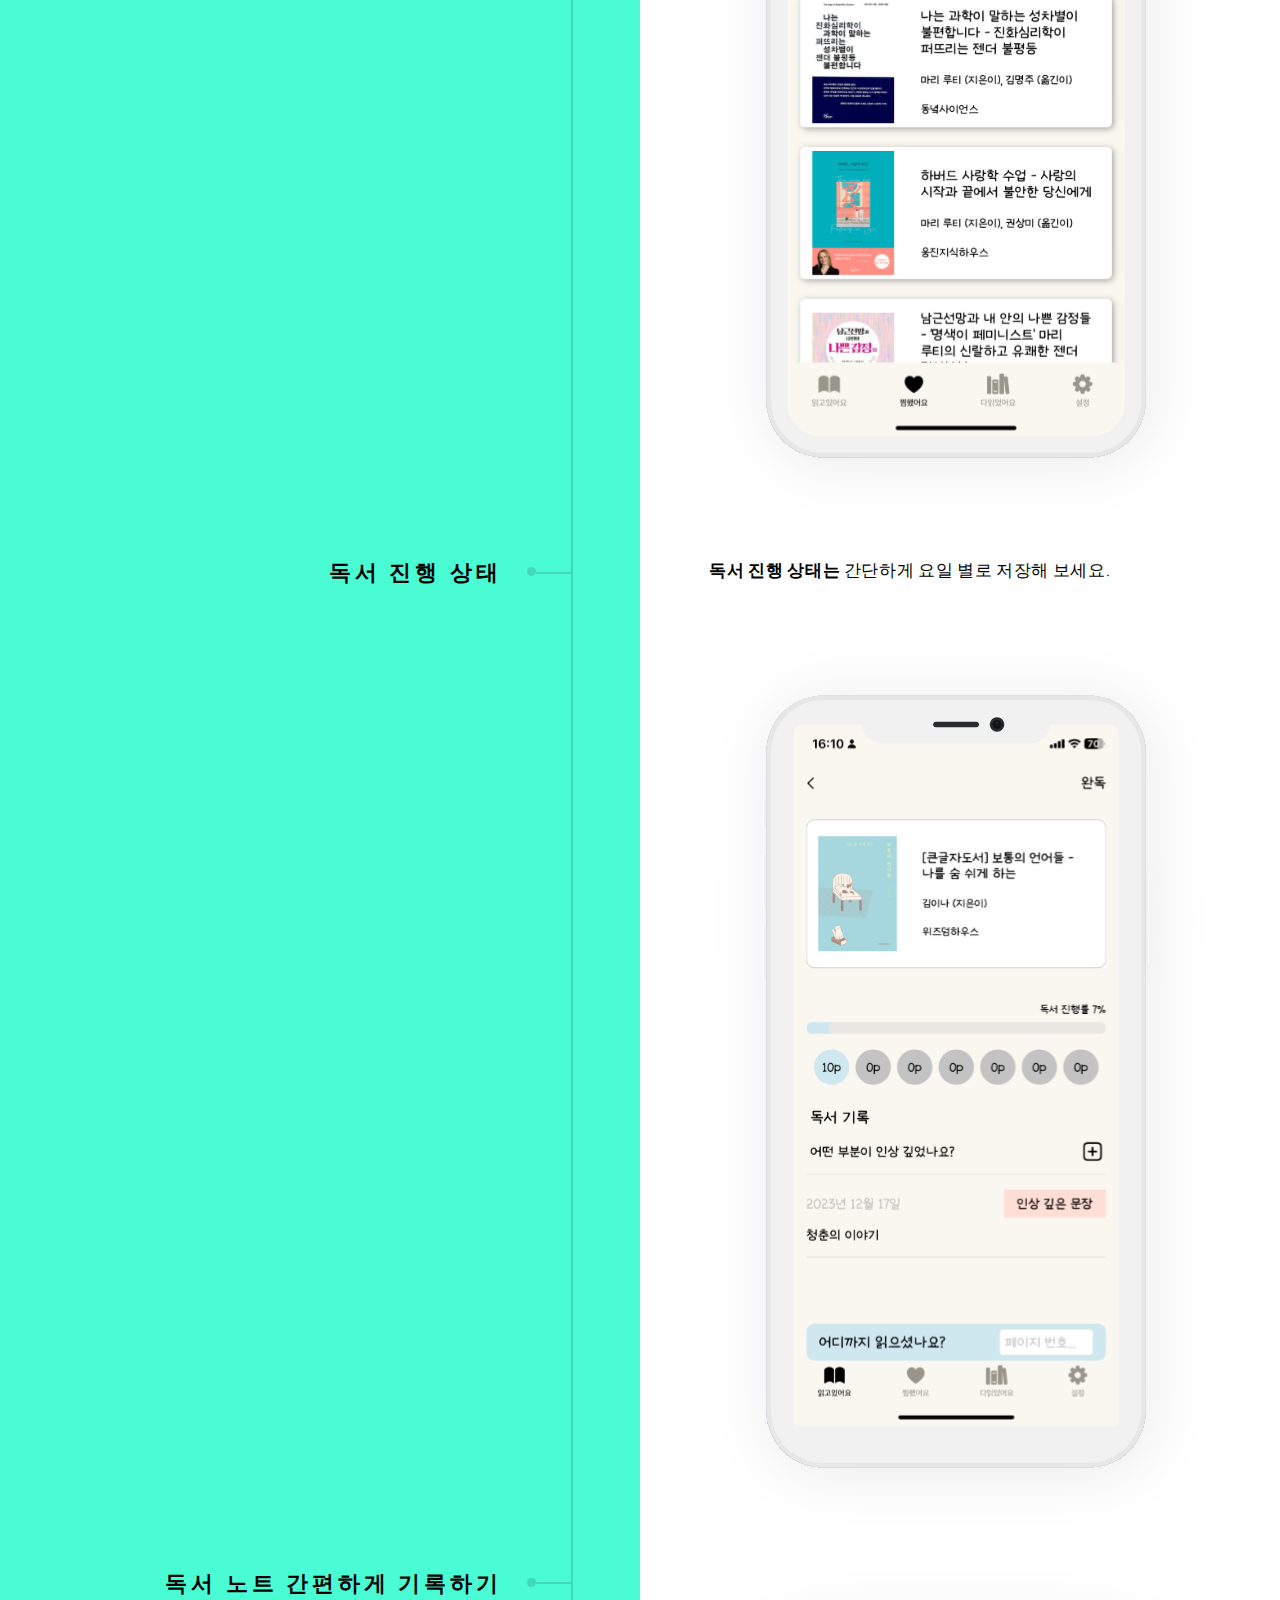
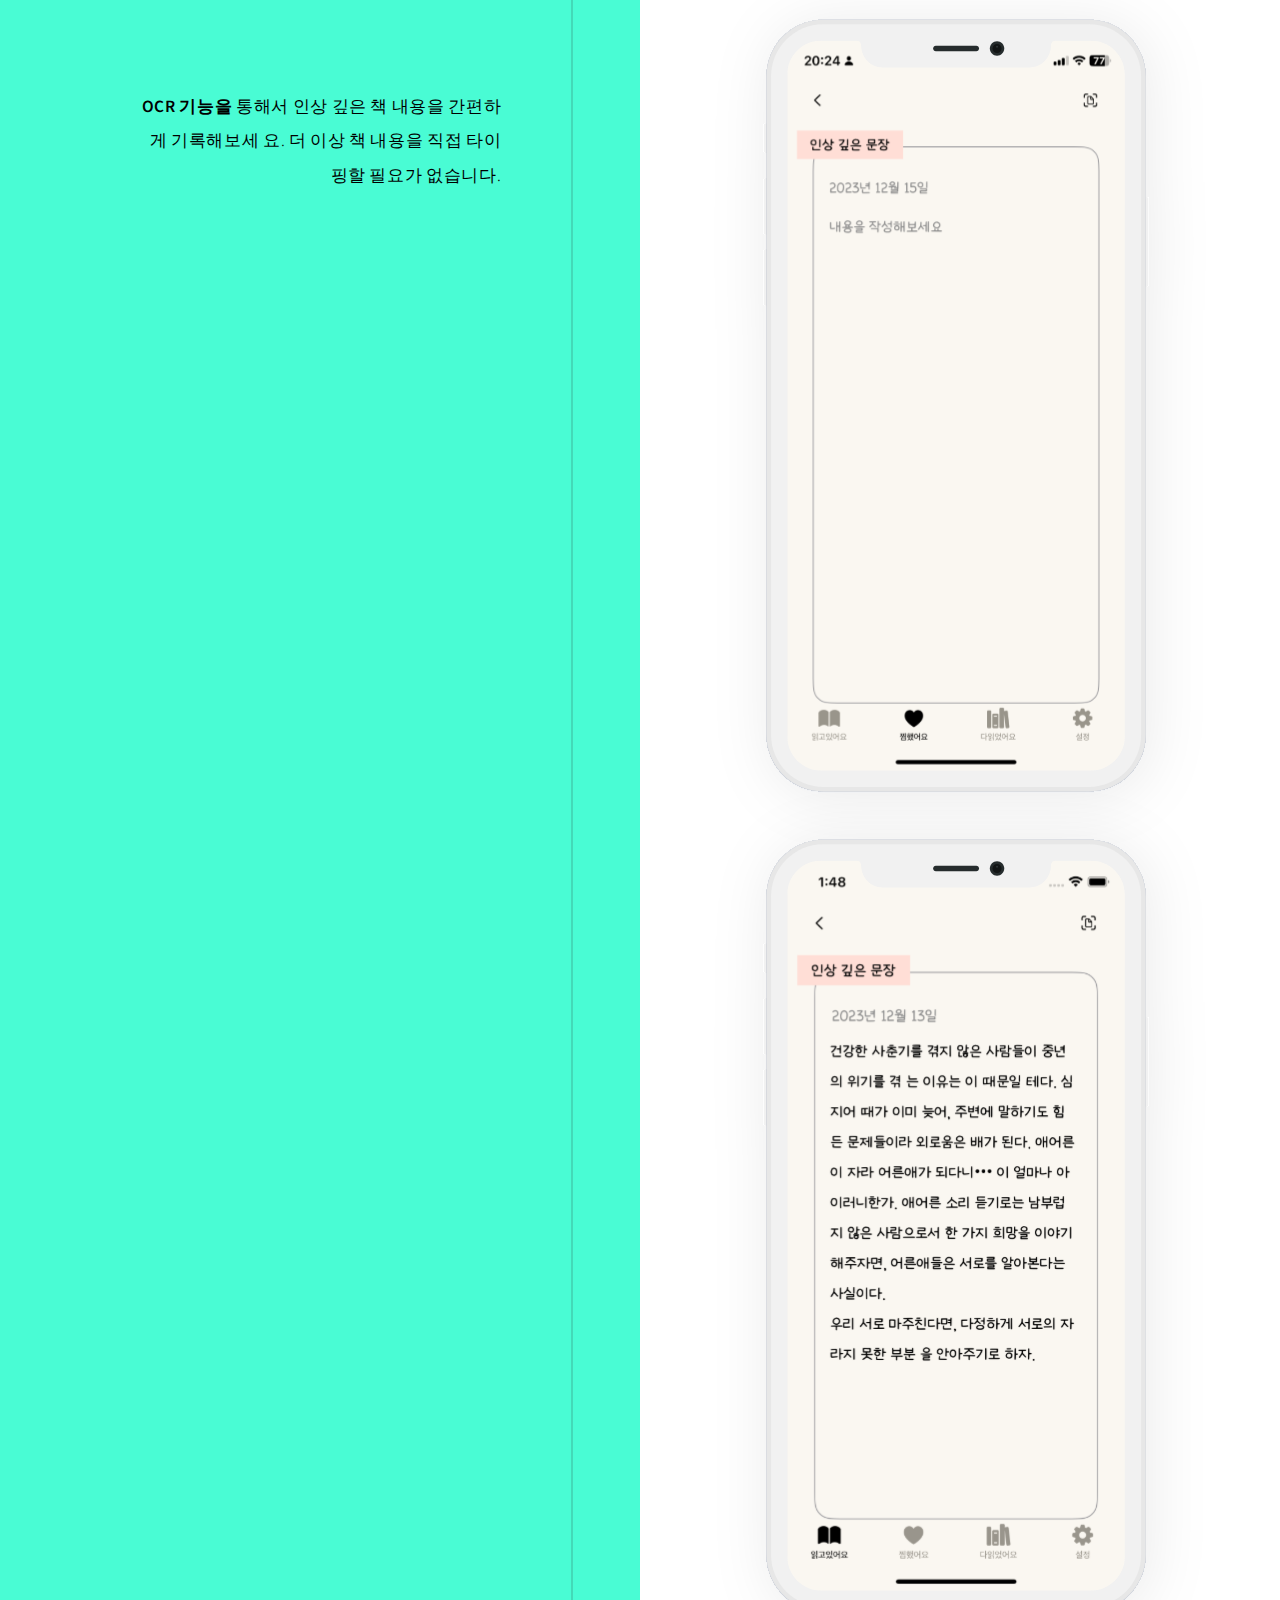
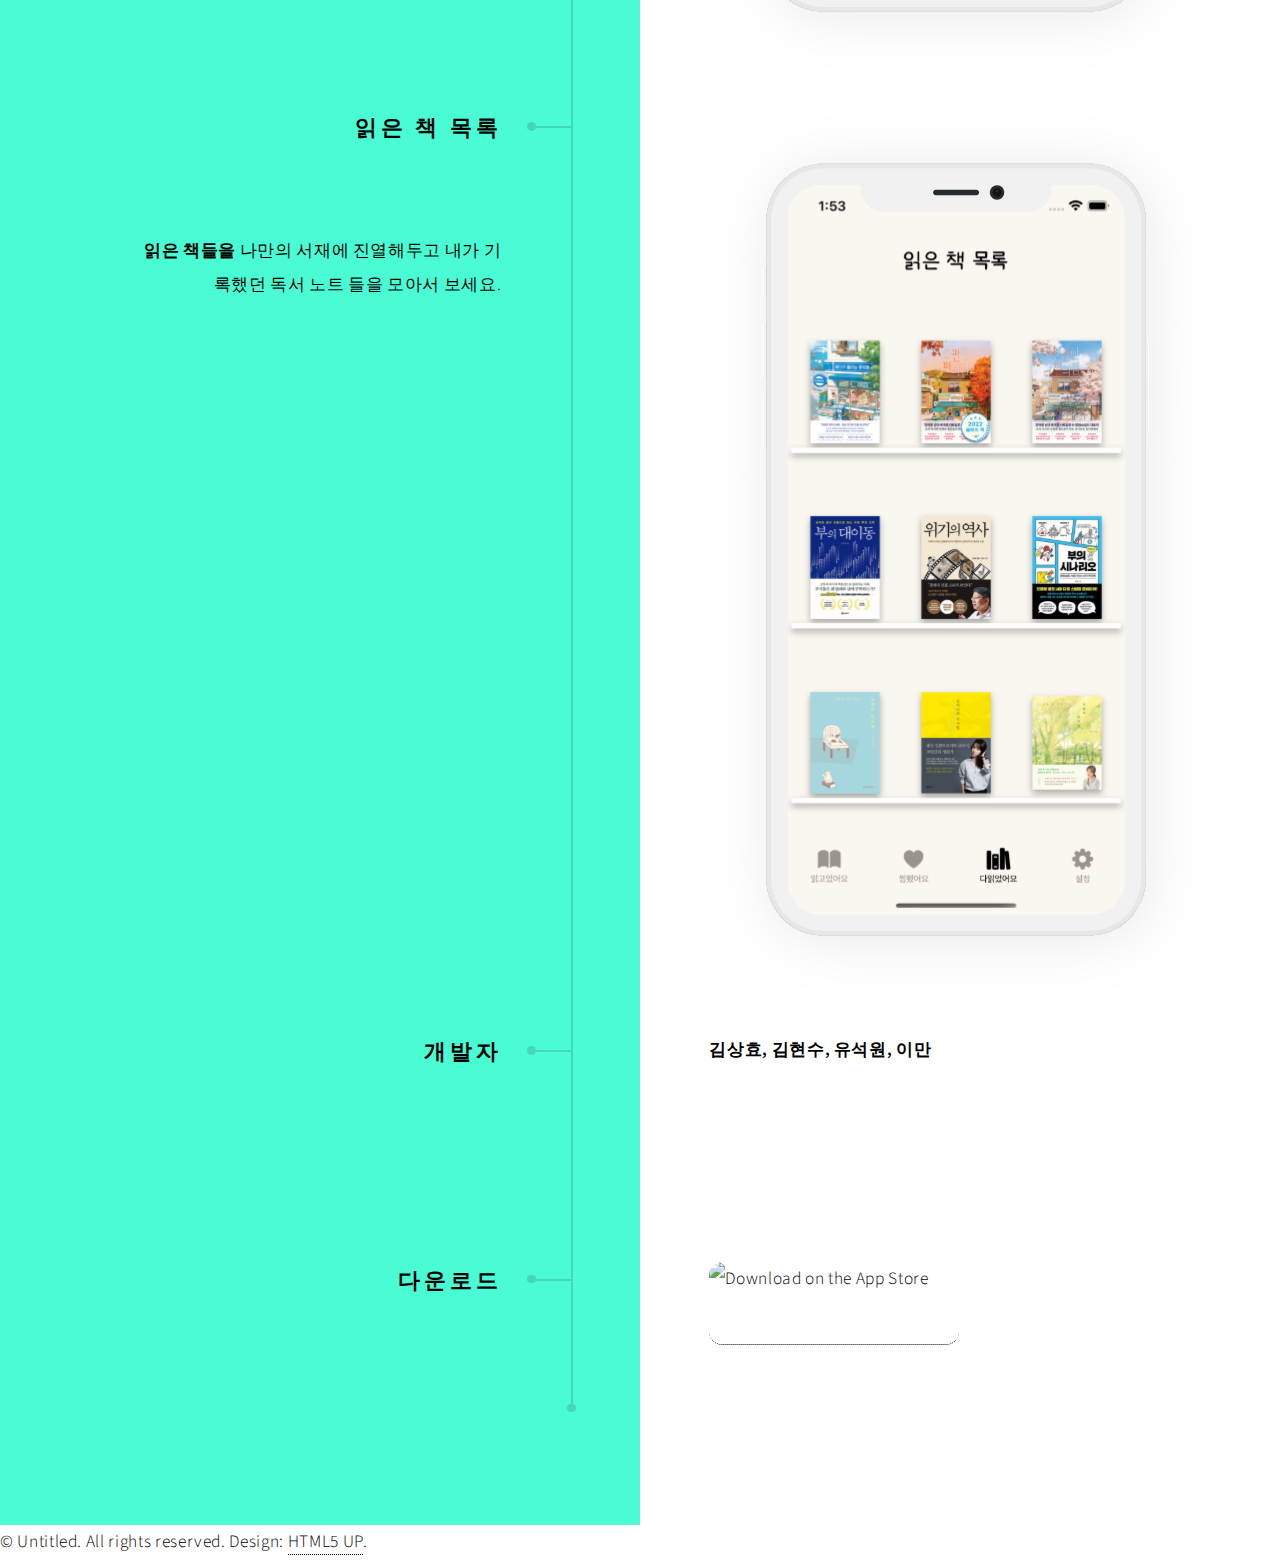
==== commit a135b82f: "changed index.html" ====
--- a/docs/index.html
+++ b/docs/index.html
@@ -132,10 +132,6 @@
 						</header>
 						<div class="content">
 							<p><strong>김상효, 김현수, 유석원, 이만</strong></p>
-							<ul class="actions">
-								<li><a href="#" class="button primary large">Get Started</a></li>
-								<li><a href="#" class="button large">Learn More</a></li>
-							</ul>
 						</div>
 					</section>
                     
